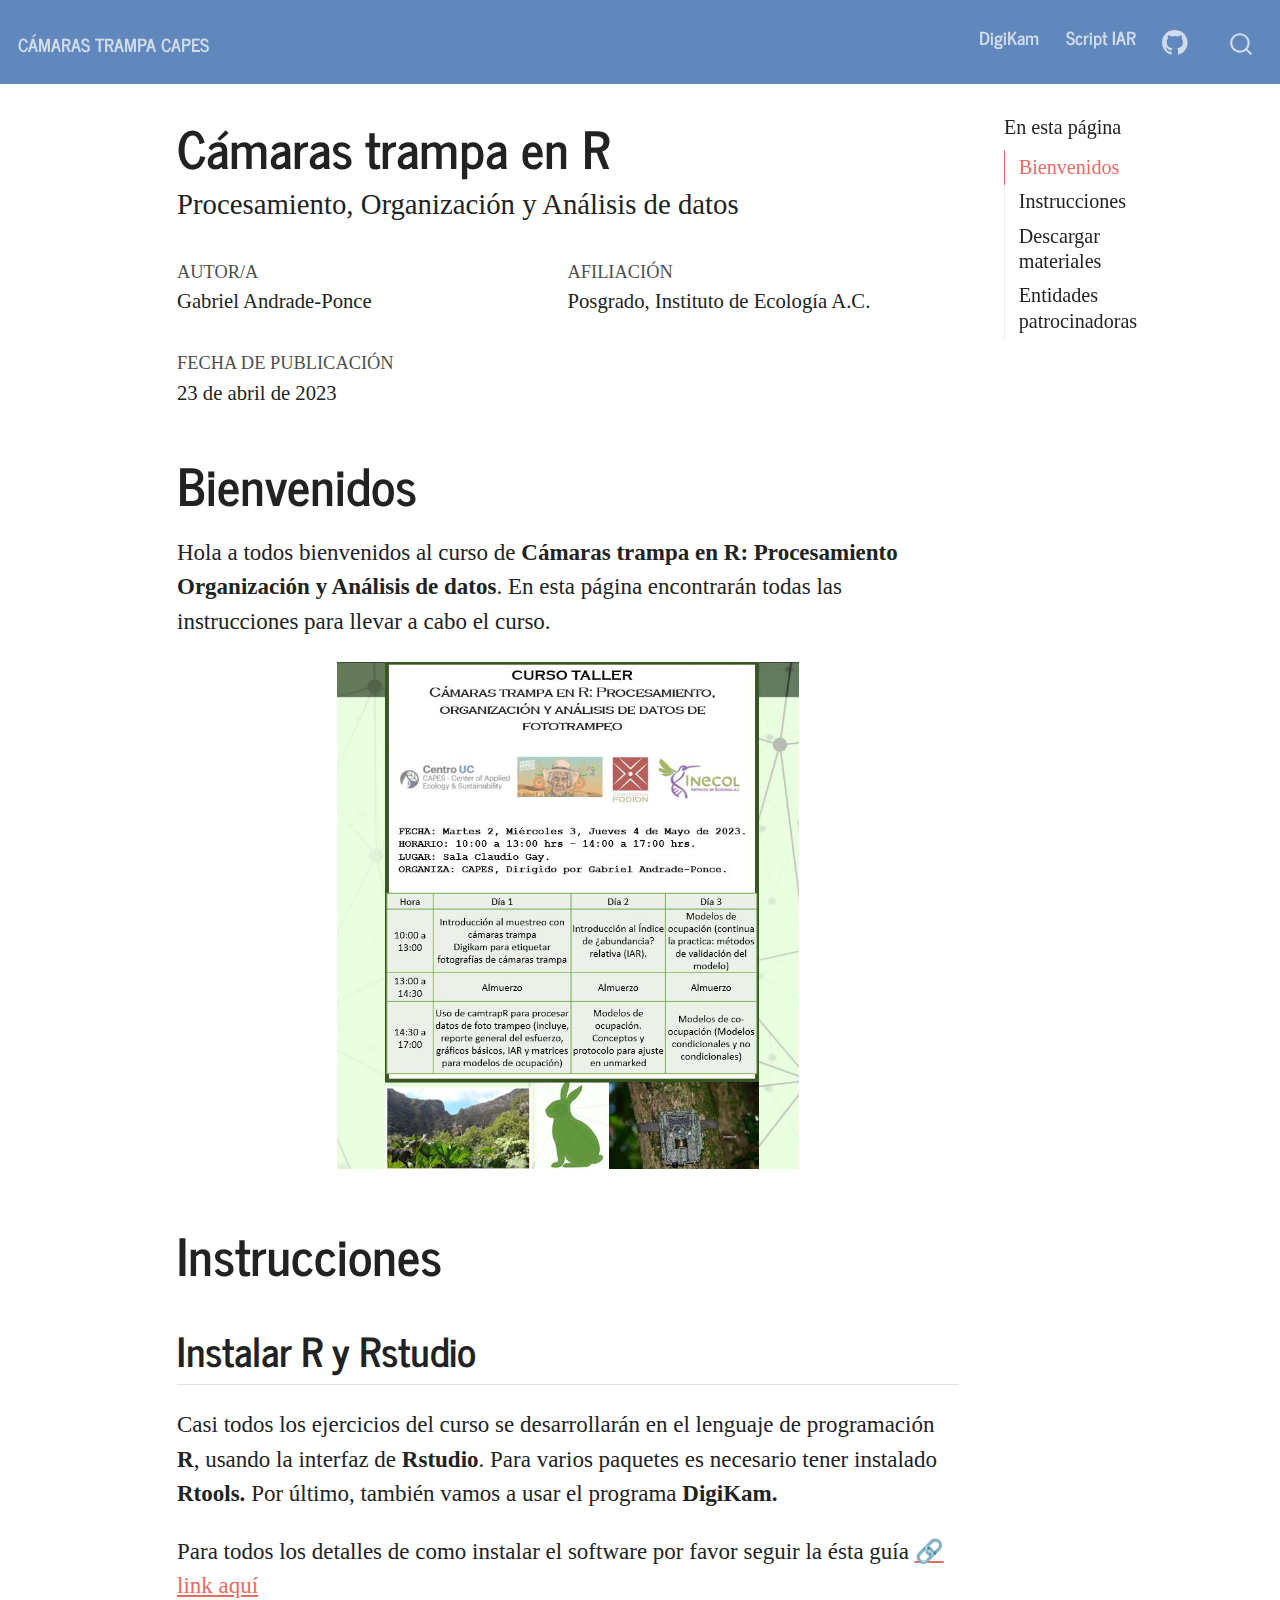
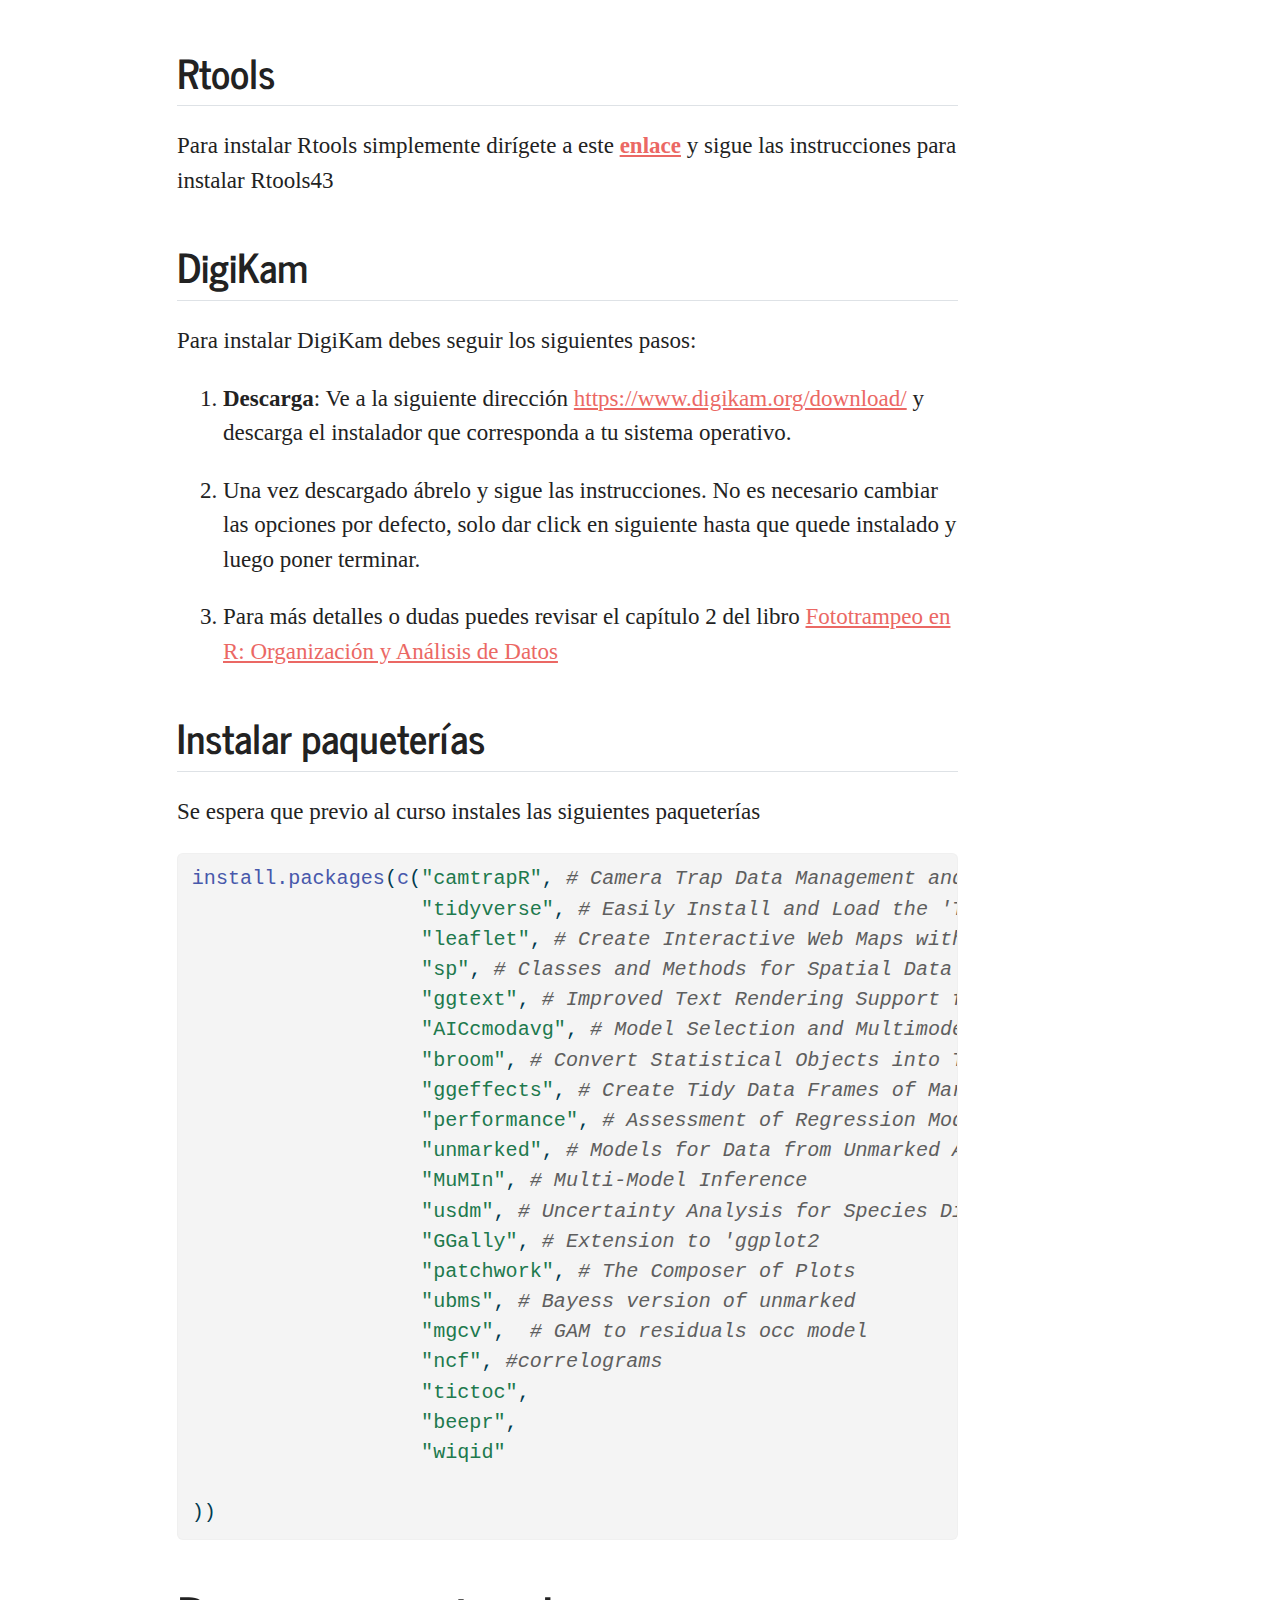
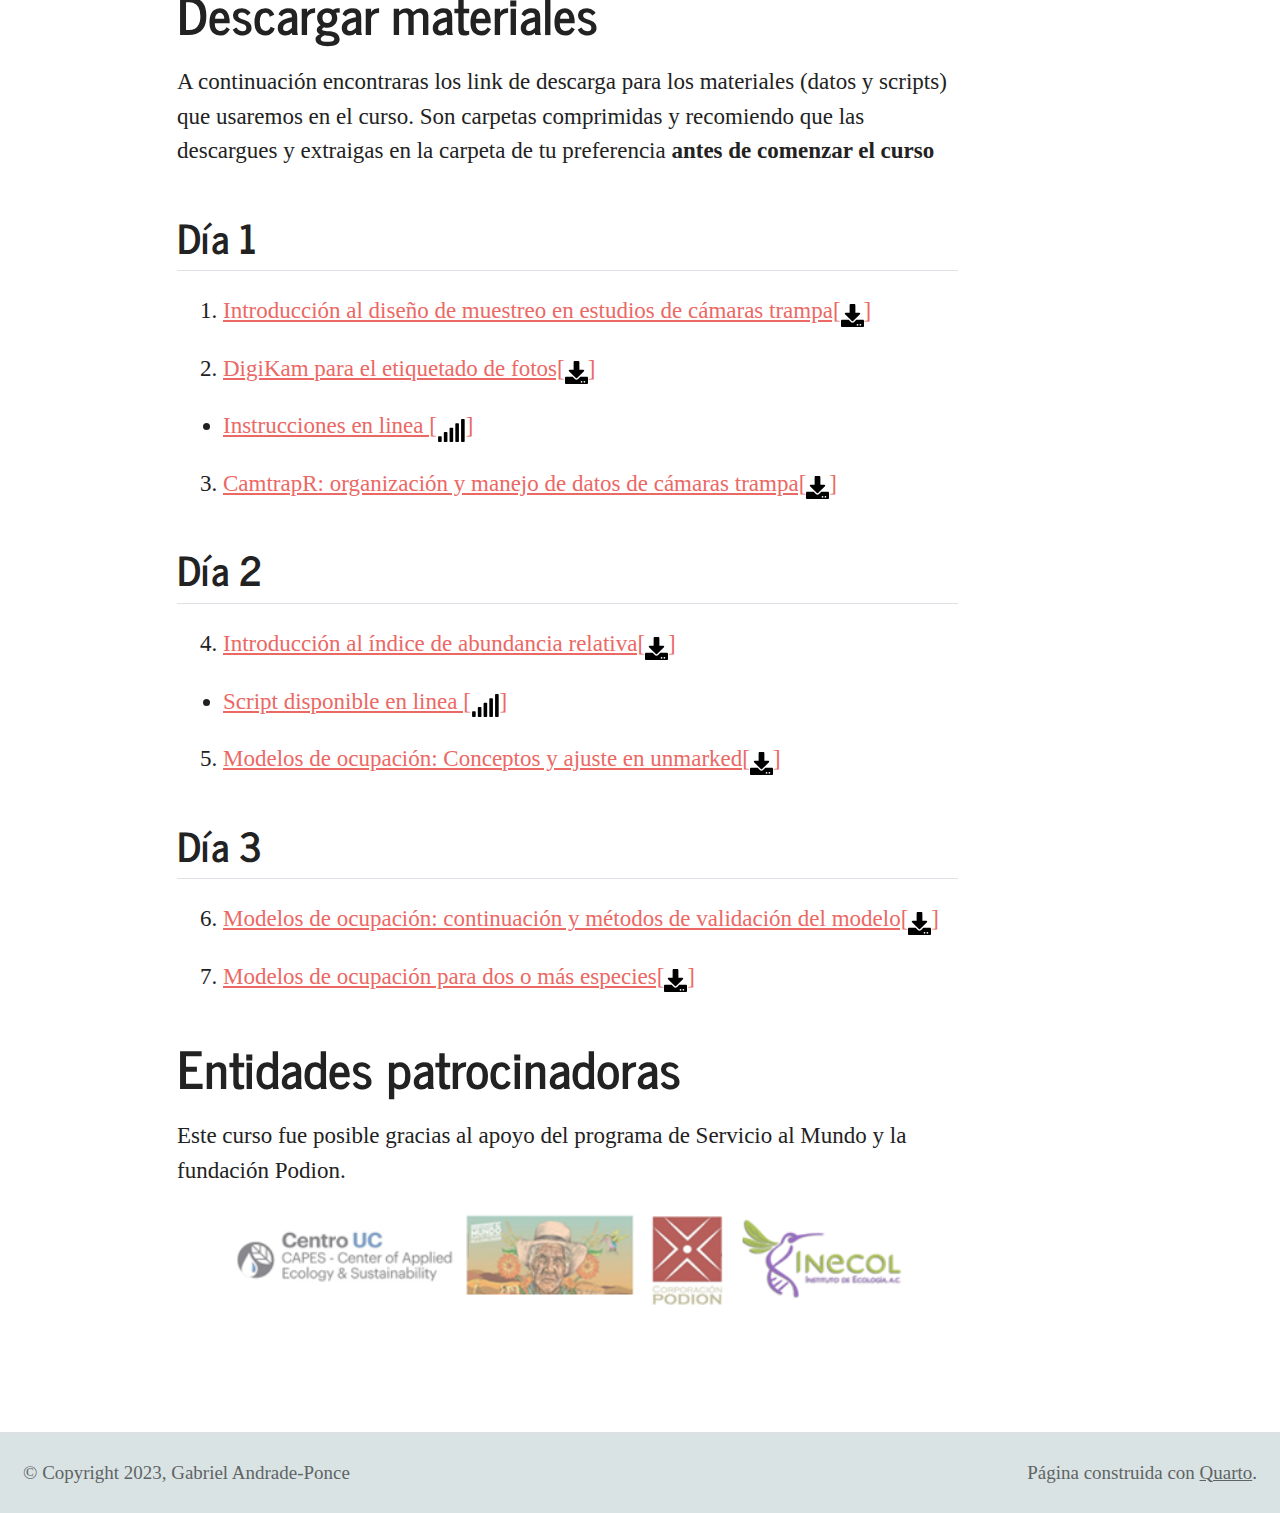
==== docs/index.html @ 4197faae "detalles esteticos" ====
<!DOCTYPE html>
<html xmlns="http://www.w3.org/1999/xhtml" lang="es" xml:lang="es"><head>

<meta charset="utf-8">
<meta name="generator" content="quarto-1.2.269">

<meta name="viewport" content="width=device-width, initial-scale=1.0, user-scalable=yes">

<meta name="author" content="Gabriel Andrade-Ponce">

<title>Cámaras trampa CAPES - Cámaras trampa en R</title>
<style>
code{white-space: pre-wrap;}
span.smallcaps{font-variant: small-caps;}
div.columns{display: flex; gap: min(4vw, 1.5em);}
div.column{flex: auto; overflow-x: auto;}
div.hanging-indent{margin-left: 1.5em; text-indent: -1.5em;}
ul.task-list{list-style: none;}
ul.task-list li input[type="checkbox"] {
  width: 0.8em;
  margin: 0 0.8em 0.2em -1.6em;
  vertical-align: middle;
}
pre > code.sourceCode { white-space: pre; position: relative; }
pre > code.sourceCode > span { display: inline-block; line-height: 1.25; }
pre > code.sourceCode > span:empty { height: 1.2em; }
.sourceCode { overflow: visible; }
code.sourceCode > span { color: inherit; text-decoration: inherit; }
div.sourceCode { margin: 1em 0; }
pre.sourceCode { margin: 0; }
@media screen {
div.sourceCode { overflow: auto; }
}
@media print {
pre > code.sourceCode { white-space: pre-wrap; }
pre > code.sourceCode > span { text-indent: -5em; padding-left: 5em; }
}
pre.numberSource code
  { counter-reset: source-line 0; }
pre.numberSource code > span
  { position: relative; left: -4em; counter-increment: source-line; }
pre.numberSource code > span > a:first-child::before
  { content: counter(source-line);
    position: relative; left: -1em; text-align: right; vertical-align: baseline;
    border: none; display: inline-block;
    -webkit-touch-callout: none; -webkit-user-select: none;
    -khtml-user-select: none; -moz-user-select: none;
    -ms-user-select: none; user-select: none;
    padding: 0 4px; width: 4em;
    color: #aaaaaa;
  }
pre.numberSource { margin-left: 3em; border-left: 1px solid #aaaaaa;  padding-left: 4px; }
div.sourceCode
  {   }
@media screen {
pre > code.sourceCode > span > a:first-child::before { text-decoration: underline; }
}
code span.al { color: #ff0000; font-weight: bold; } /* Alert */
code span.an { color: #60a0b0; font-weight: bold; font-style: italic; } /* Annotation */
code span.at { color: #7d9029; } /* Attribute */
code span.bn { color: #40a070; } /* BaseN */
code span.bu { color: #008000; } /* BuiltIn */
code span.cf { color: #007020; font-weight: bold; } /* ControlFlow */
code span.ch { color: #4070a0; } /* Char */
code span.cn { color: #880000; } /* Constant */
code span.co { color: #60a0b0; font-style: italic; } /* Comment */
code span.cv { color: #60a0b0; font-weight: bold; font-style: italic; } /* CommentVar */
code span.do { color: #ba2121; font-style: italic; } /* Documentation */
code span.dt { color: #902000; } /* DataType */
code span.dv { color: #40a070; } /* DecVal */
code span.er { color: #ff0000; font-weight: bold; } /* Error */
code span.ex { } /* Extension */
code span.fl { color: #40a070; } /* Float */
code span.fu { color: #06287e; } /* Function */
code span.im { color: #008000; font-weight: bold; } /* Import */
code span.in { color: #60a0b0; font-weight: bold; font-style: italic; } /* Information */
code span.kw { color: #007020; font-weight: bold; } /* Keyword */
code span.op { color: #666666; } /* Operator */
code span.ot { color: #007020; } /* Other */
code span.pp { color: #bc7a00; } /* Preprocessor */
code span.sc { color: #4070a0; } /* SpecialChar */
code span.ss { color: #bb6688; } /* SpecialString */
code span.st { color: #4070a0; } /* String */
code span.va { color: #19177c; } /* Variable */
code span.vs { color: #4070a0; } /* VerbatimString */
code span.wa { color: #60a0b0; font-weight: bold; font-style: italic; } /* Warning */
</style>


<script src="site_libs/quarto-nav/quarto-nav.js"></script>
<script src="site_libs/quarto-nav/headroom.min.js"></script>
<script src="site_libs/clipboard/clipboard.min.js"></script>
<script src="site_libs/quarto-search/autocomplete.umd.js"></script>
<script src="site_libs/quarto-search/fuse.min.js"></script>
<script src="site_libs/quarto-search/quarto-search.js"></script>
<meta name="quarto:offset" content="./">
<script src="site_libs/quarto-html/quarto.js"></script>
<script src="site_libs/quarto-html/popper.min.js"></script>
<script src="site_libs/quarto-html/tippy.umd.min.js"></script>
<script src="site_libs/quarto-html/anchor.min.js"></script>
<link href="site_libs/quarto-html/tippy.css" rel="stylesheet">
<link href="site_libs/quarto-html/quarto-syntax-highlighting.css" rel="stylesheet" id="quarto-text-highlighting-styles">
<script src="site_libs/bootstrap/bootstrap.min.js"></script>
<link href="site_libs/bootstrap/bootstrap-icons.css" rel="stylesheet">
<link href="site_libs/bootstrap/bootstrap.min.css" rel="stylesheet" id="quarto-bootstrap" data-mode="light">
<script id="quarto-search-options" type="application/json">{
  "location": "navbar",
  "copy-button": false,
  "collapse-after": 3,
  "panel-placement": "end",
  "type": "overlay",
  "limit": 20,
  "language": {
    "search-no-results-text": "Sin resultados",
    "search-matching-documents-text": "documentos encontrados",
    "search-copy-link-title": "Copiar el enlace en la búsqueda",
    "search-hide-matches-text": "Ocultar resultados adicionales",
    "search-more-match-text": "resultado adicional en este documento",
    "search-more-matches-text": "resultados adicionales en este documento",
    "search-clear-button-title": "Borrar",
    "search-detached-cancel-button-title": "Cancelar",
    "search-submit-button-title": "Enviar"
  }
}</script>


<link rel="stylesheet" href="styles.css">
</head>

<body class="nav-fixed">

<div id="quarto-search-results"></div>
  <header id="quarto-header" class="headroom fixed-top">
    <nav class="navbar navbar-expand-lg navbar-dark ">
      <div class="navbar-container container-fluid">
      <div class="navbar-brand-container">
    <a class="navbar-brand" href="./index.html">
    <span class="navbar-title">Cámaras trampa CAPES</span>
    </a>
  </div>
          <button class="navbar-toggler" type="button" data-bs-toggle="collapse" data-bs-target="#navbarCollapse" aria-controls="navbarCollapse" aria-expanded="false" aria-label="Toggle navigation" onclick="if (window.quartoToggleHeadroom) { window.quartoToggleHeadroom(); }">
  <span class="navbar-toggler-icon"></span>
</button>
          <div class="collapse navbar-collapse" id="navbarCollapse">
            <ul class="navbar-nav navbar-nav-scroll ms-auto">
  <li class="nav-item">
    <a class="nav-link" href="./DigiKam.html">
 <span class="menu-text">DigiKam</span></a>
  </li>  
  <li class="nav-item">
    <a class="nav-link" href="./IAR_doc.html">
 <span class="menu-text">Script IAR</span></a>
  </li>  
  <li class="nav-item compact">
    <a class="nav-link" href="https://github.com/gpandradep/Curso-Congreso-Chihuahhua"><i class="bi bi-github" role="img">
</i> 
 <span class="menu-text"></span></a>
  </li>  
</ul>
              <div id="quarto-search" class="" title="Search"></div>
          </div> <!-- /navcollapse -->
      </div> <!-- /container-fluid -->
    </nav>
</header>
<!-- content -->
<div id="quarto-content" class="quarto-container page-columns page-rows-contents page-layout-article page-navbar">
<!-- sidebar -->
<!-- margin-sidebar -->
    <div id="quarto-margin-sidebar" class="sidebar margin-sidebar">
        <nav id="TOC" role="doc-toc" class="toc-active">
    <h2 id="toc-title">En esta página</h2>
   
  <ul>
  <li><a href="#bienvenidos" id="toc-bienvenidos" class="nav-link active" data-scroll-target="#bienvenidos">Bienvenidos</a></li>
  <li><a href="#instrucciones" id="toc-instrucciones" class="nav-link" data-scroll-target="#instrucciones">Instrucciones</a>
  <ul class="collapse">
  <li><a href="#instalar-r-y-rstudio" id="toc-instalar-r-y-rstudio" class="nav-link" data-scroll-target="#instalar-r-y-rstudio">Instalar R y Rstudio</a></li>
  <li><a href="#rtools" id="toc-rtools" class="nav-link" data-scroll-target="#rtools">Rtools</a></li>
  <li><a href="#digikam" id="toc-digikam" class="nav-link" data-scroll-target="#digikam">DigiKam</a></li>
  <li><a href="#instalar-paqueterías" id="toc-instalar-paqueterías" class="nav-link" data-scroll-target="#instalar-paqueterías">Instalar paqueterías</a></li>
  </ul></li>
  <li><a href="#descargar-materiales" id="toc-descargar-materiales" class="nav-link" data-scroll-target="#descargar-materiales">Descargar materiales</a>
  <ul class="collapse">
  <li><a href="#día-1" id="toc-día-1" class="nav-link" data-scroll-target="#día-1">Día 1</a></li>
  <li><a href="#día-2" id="toc-día-2" class="nav-link" data-scroll-target="#día-2">Día 2</a></li>
  <li><a href="#día-3" id="toc-día-3" class="nav-link" data-scroll-target="#día-3">Día 3</a></li>
  </ul></li>
  <li><a href="#entidades-patrocinadoras" id="toc-entidades-patrocinadoras" class="nav-link" data-scroll-target="#entidades-patrocinadoras">Entidades patrocinadoras</a></li>
  </ul>
</nav>
    </div>
<!-- main -->
<main class="content" id="quarto-document-content">

<header id="title-block-header" class="quarto-title-block default">
<div class="quarto-title">
<h1 class="title">Cámaras trampa en R</h1>
<p class="subtitle lead">Procesamiento, Organización y Análisis de datos</p>
</div>


<div class="quarto-title-meta-author">
  <div class="quarto-title-meta-heading">Autor/a</div>
  <div class="quarto-title-meta-heading">Afiliación</div>
  
    <div class="quarto-title-meta-contents">
    <a href="https://gpandradep.github.io/gpandradep/">Gabriel Andrade-Ponce</a> 
  </div>
    <div class="quarto-title-meta-contents">
        <p class="affiliation">
            Posgrado, Instituto de Ecología A.C.
          </p>
      </div>
    </div>

<div class="quarto-title-meta">

      
    <div>
    <div class="quarto-title-meta-heading">Fecha de publicación</div>
    <div class="quarto-title-meta-contents">
      <p class="date">23 de abril de 2023</p>
    </div>
  </div>
  
    
  </div>
  

</header>

<section id="bienvenidos" class="level1">
<h1>Bienvenidos</h1>
<p>Hola a todos bienvenidos al curso de <strong>Cámaras trampa en R: Procesamiento Organización y Análisis de datos</strong>. En esta página encontrarán todas las instrucciones para llevar a cabo el curso.</p>
<div class="quarto-figure quarto-figure-center">
<figure class="figure">
<p><img src="img/flayer.jpg" class="img-fluid figure-img" width="462"></p>
</figure>
</div>
</section>
<section id="instrucciones" class="level1">
<h1>Instrucciones</h1>
<section id="instalar-r-y-rstudio" class="level2">
<h2 class="anchored" data-anchor-id="instalar-r-y-rstudio">Instalar R y Rstudio</h2>
<p>Casi todos los ejercicios del curso se desarrollarán en el lenguaje de programación <strong>R</strong>, usando la interfaz de <strong>Rstudio</strong>. Para varios paquetes es necesario tener instalado <strong>Rtools.</strong> Por último, también vamos a usar el programa <strong>DigiKam.</strong></p>
<p>Para todos los detalles de como instalar el software por favor seguir la ésta guía <a href="https://gpandradep.github.io/Intro-a-R/posts/Instalar%20R%20y%20Rstudio/">🔗 link aquí</a></p>
</section>
<section id="rtools" class="level2">
<h2 class="anchored" data-anchor-id="rtools">Rtools</h2>
<p>Para instalar Rtools simplemente dirígete a este <a href="https://cran.r-project.org/bin/windows/Rtools/rtools43/rtools.html"><strong>enlace</strong></a> y sigue las instrucciones para instalar Rtools43</p>
</section>
<section id="digikam" class="level2">
<h2 class="anchored" data-anchor-id="digikam">DigiKam</h2>
<p>Para instalar DigiKam debes seguir los siguientes pasos:</p>
<ol type="1">
<li><p><strong>Descarga</strong>: Ve a la siguiente dirección <a href="https://www.digikam.org/download/" class="uri">https://www.digikam.org/download/</a> y descarga el instalador que corresponda a tu sistema operativo.</p></li>
<li><p>Una vez descargado ábrelo y sigue las instrucciones. No es necesario cambiar las opciones por defecto, solo dar click en siguiente hasta que quede instalado y luego poner terminar.</p></li>
<li><p>Para más detalles o dudas puedes revisar el capítulo 2 del libro <a href="https://www.researchgate.net/publication/348922971_Fototrampeo_en_R_Organizacion_y_Analisis_de_Datos_Volumen_I">Fototrampeo en R: Organización y Análisis de Datos</a></p></li>
</ol>
</section>
<section id="instalar-paqueterías" class="level2">
<h2 class="anchored" data-anchor-id="instalar-paqueterías">Instalar paqueterías</h2>
<p>Se espera que previo al curso instales las siguientes paqueterías</p>
<div class="cell">
<div class="sourceCode cell-code" id="cb1"><pre class="sourceCode r code-with-copy"><code class="sourceCode r"><span id="cb1-1"><a href="#cb1-1" aria-hidden="true" tabindex="-1"></a><span class="fu">install.packages</span>(<span class="fu">c</span>(<span class="st">"camtrapR"</span>, <span class="co"># Camera Trap Data Management and Preparation of Occupancy and Spatial Capture-Recapture Analyses</span></span>
<span id="cb1-2"><a href="#cb1-2" aria-hidden="true" tabindex="-1"></a>                   <span class="st">"tidyverse"</span>, <span class="co"># Easily Install and Load the 'Tidyverse'</span></span>
<span id="cb1-3"><a href="#cb1-3" aria-hidden="true" tabindex="-1"></a>                   <span class="st">"leaflet"</span>, <span class="co"># Create Interactive Web Maps with the JavaScript ' Library</span></span>
<span id="cb1-4"><a href="#cb1-4" aria-hidden="true" tabindex="-1"></a>                   <span class="st">"sp"</span>, <span class="co"># Classes and Methods for Spatial Data</span></span>
<span id="cb1-5"><a href="#cb1-5" aria-hidden="true" tabindex="-1"></a>                   <span class="st">"ggtext"</span>, <span class="co"># Improved Text Rendering Support for 'ggplot2'</span></span>
<span id="cb1-6"><a href="#cb1-6" aria-hidden="true" tabindex="-1"></a>                   <span class="st">"AICcmodavg"</span>, <span class="co"># Model Selection and Multimodel Inference Based C(c)</span></span>
<span id="cb1-7"><a href="#cb1-7" aria-hidden="true" tabindex="-1"></a>                   <span class="st">"broom"</span>, <span class="co"># Convert Statistical Objects into Tidy Tibbles</span></span>
<span id="cb1-8"><a href="#cb1-8" aria-hidden="true" tabindex="-1"></a>                   <span class="st">"ggeffects"</span>, <span class="co"># Create Tidy Data Frames of Marginal Effects for  from Model Outputs</span></span>
<span id="cb1-9"><a href="#cb1-9" aria-hidden="true" tabindex="-1"></a>                   <span class="st">"performance"</span>, <span class="co"># Assessment of Regression Models Performance</span></span>
<span id="cb1-10"><a href="#cb1-10" aria-hidden="true" tabindex="-1"></a>                   <span class="st">"unmarked"</span>, <span class="co"># Models for Data from Unmarked Animals</span></span>
<span id="cb1-11"><a href="#cb1-11" aria-hidden="true" tabindex="-1"></a>                   <span class="st">"MuMIn"</span>, <span class="co"># Multi-Model Inference</span></span>
<span id="cb1-12"><a href="#cb1-12" aria-hidden="true" tabindex="-1"></a>                   <span class="st">"usdm"</span>, <span class="co"># Uncertainty Analysis for Species Distribution Models</span></span>
<span id="cb1-13"><a href="#cb1-13" aria-hidden="true" tabindex="-1"></a>                   <span class="st">"GGally"</span>, <span class="co"># Extension to 'ggplot2</span></span>
<span id="cb1-14"><a href="#cb1-14" aria-hidden="true" tabindex="-1"></a>                   <span class="st">"patchwork"</span>, <span class="co"># The Composer of Plots</span></span>
<span id="cb1-15"><a href="#cb1-15" aria-hidden="true" tabindex="-1"></a>                   <span class="st">"ubms"</span>, <span class="co"># Bayess version of unmarked</span></span>
<span id="cb1-16"><a href="#cb1-16" aria-hidden="true" tabindex="-1"></a>                   <span class="st">"mgcv"</span>,  <span class="co"># GAM to residuals occ model</span></span>
<span id="cb1-17"><a href="#cb1-17" aria-hidden="true" tabindex="-1"></a>                   <span class="st">"ncf"</span>, <span class="co">#correlograms</span></span>
<span id="cb1-18"><a href="#cb1-18" aria-hidden="true" tabindex="-1"></a>                   <span class="st">"tictoc"</span>,</span>
<span id="cb1-19"><a href="#cb1-19" aria-hidden="true" tabindex="-1"></a>                   <span class="st">"beepr"</span>,</span>
<span id="cb1-20"><a href="#cb1-20" aria-hidden="true" tabindex="-1"></a>                   <span class="st">"wiqid"</span></span>
<span id="cb1-21"><a href="#cb1-21" aria-hidden="true" tabindex="-1"></a>                   </span>
<span id="cb1-22"><a href="#cb1-22" aria-hidden="true" tabindex="-1"></a>))</span></code><button title="Copiar al portapapeles" class="code-copy-button"><i class="bi"></i></button></pre></div>
</div>
</section>
</section>
<section id="descargar-materiales" class="level1">
<h1>Descargar materiales</h1>
<p>A continuación encontraras los link de descarga para los materiales (datos y scripts) que usaremos en el curso. Son carpetas comprimidas y recomiendo que las descargues y extraigas en la carpeta de tu preferencia <strong>antes de comenzar el curso</strong></p>
<section id="día-1" class="level2">
<h2 class="anchored" data-anchor-id="día-1">Día 1</h2>
<ol type="1">
<li><p><a href="https://drive.google.com/file/d/1-LRoK6Rb615uca15uoZAEBZATiHc4IUF/view?usp=share_link">Introducción al diseño de muestreo en estudios de cámaras trampa[<svg viewbox="0 0 512 512" style="height:1em;position:relative;display:inline-block;top:.1em;" xmlns="http://www.w3.org/2000/svg"> <path d="M216 0h80c13.3 0 24 10.7 24 24v168h87.7c17.8 0 26.7 21.5 14.1 34.1L269.7 378.3c-7.5 7.5-19.8 7.5-27.3 0L90.1 226.1c-12.6-12.6-3.7-34.1 14.1-34.1H192V24c0-13.3 10.7-24 24-24zm296 376v112c0 13.3-10.7 24-24 24H24c-13.3 0-24-10.7-24-24V376c0-13.3 10.7-24 24-24h146.7l49 49c20.1 20.1 52.5 20.1 72.6 0l49-49H488c13.3 0 24 10.7 24 24zm-124 88c0-11-9-20-20-20s-20 9-20 20 9 20 20 20 20-9 20-20zm64 0c0-11-9-20-20-20s-20 9-20 20 9 20 20 20 20-9 20-20z"></path></svg>]</a></p></li>
<li><p><a href="https://drive.google.com/file/d/1eB7XwB40xLXlpQTMoADTyE0fvKhgXdG6/view?usp=share_link">DigiKam para el etiquetado de fotos[<svg viewbox="0 0 512 512" style="height:1em;position:relative;display:inline-block;top:.1em;" xmlns="http://www.w3.org/2000/svg"> <path d="M216 0h80c13.3 0 24 10.7 24 24v168h87.7c17.8 0 26.7 21.5 14.1 34.1L269.7 378.3c-7.5 7.5-19.8 7.5-27.3 0L90.1 226.1c-12.6-12.6-3.7-34.1 14.1-34.1H192V24c0-13.3 10.7-24 24-24zm296 376v112c0 13.3-10.7 24-24 24H24c-13.3 0-24-10.7-24-24V376c0-13.3 10.7-24 24-24h146.7l49 49c20.1 20.1 52.5 20.1 72.6 0l49-49H488c13.3 0 24 10.7 24 24zm-124 88c0-11-9-20-20-20s-20 9-20 20 9 20 20 20 20-9 20-20zm64 0c0-11-9-20-20-20s-20 9-20 20 9 20 20 20 20-9 20-20z"></path></svg>]</a></p></li>
</ol>
<ul>
<li><a href="https://gpandradep.github.io/Curso/DigiKam.html">Instrucciones en linea [<svg viewbox="0 0 640 512" style="height:1em;position:relative;display:inline-block;top:.1em;" xmlns="http://www.w3.org/2000/svg"> <path d="M216 288h-48c-8.84 0-16 7.16-16 16v192c0 8.84 7.16 16 16 16h48c8.84 0 16-7.16 16-16V304c0-8.84-7.16-16-16-16zM88 384H40c-8.84 0-16 7.16-16 16v96c0 8.84 7.16 16 16 16h48c8.84 0 16-7.16 16-16v-96c0-8.84-7.16-16-16-16zm256-192h-48c-8.84 0-16 7.16-16 16v288c0 8.84 7.16 16 16 16h48c8.84 0 16-7.16 16-16V208c0-8.84-7.16-16-16-16zm128-96h-48c-8.84 0-16 7.16-16 16v384c0 8.84 7.16 16 16 16h48c8.84 0 16-7.16 16-16V112c0-8.84-7.16-16-16-16zM600 0h-48c-8.84 0-16 7.16-16 16v480c0 8.84 7.16 16 16 16h48c8.84 0 16-7.16 16-16V16c0-8.84-7.16-16-16-16z"></path></svg>]</a></li>
</ul>
<ol start="3" type="1">
<li><a href="https://drive.google.com/file/d/1tMEDoTRcKAOoNm1bmNJcylA0CqaL3KkH/view?usp=share_link">CamtrapR: organización y manejo de datos de cámaras trampa[<svg viewbox="0 0 512 512" style="height:1em;position:relative;display:inline-block;top:.1em;" xmlns="http://www.w3.org/2000/svg"> <path d="M216 0h80c13.3 0 24 10.7 24 24v168h87.7c17.8 0 26.7 21.5 14.1 34.1L269.7 378.3c-7.5 7.5-19.8 7.5-27.3 0L90.1 226.1c-12.6-12.6-3.7-34.1 14.1-34.1H192V24c0-13.3 10.7-24 24-24zm296 376v112c0 13.3-10.7 24-24 24H24c-13.3 0-24-10.7-24-24V376c0-13.3 10.7-24 24-24h146.7l49 49c20.1 20.1 52.5 20.1 72.6 0l49-49H488c13.3 0 24 10.7 24 24zm-124 88c0-11-9-20-20-20s-20 9-20 20 9 20 20 20 20-9 20-20zm64 0c0-11-9-20-20-20s-20 9-20 20 9 20 20 20 20-9 20-20z"></path></svg>]</a></li>
</ol>
</section>
<section id="día-2" class="level2">
<h2 class="anchored" data-anchor-id="día-2">Día 2</h2>
<ol start="4" type="1">
<li><a href="https://drive.google.com/file/d/1nFaN7RcElg3G33FphmXX9jXr3MrOdbUV/view?usp=share_link">Introducción al índice de abundancia relativa[<svg viewbox="0 0 512 512" style="height:1em;position:relative;display:inline-block;top:.1em;" xmlns="http://www.w3.org/2000/svg"> <path d="M216 0h80c13.3 0 24 10.7 24 24v168h87.7c17.8 0 26.7 21.5 14.1 34.1L269.7 378.3c-7.5 7.5-19.8 7.5-27.3 0L90.1 226.1c-12.6-12.6-3.7-34.1 14.1-34.1H192V24c0-13.3 10.7-24 24-24zm296 376v112c0 13.3-10.7 24-24 24H24c-13.3 0-24-10.7-24-24V376c0-13.3 10.7-24 24-24h146.7l49 49c20.1 20.1 52.5 20.1 72.6 0l49-49H488c13.3 0 24 10.7 24 24zm-124 88c0-11-9-20-20-20s-20 9-20 20 9 20 20 20 20-9 20-20zm64 0c0-11-9-20-20-20s-20 9-20 20 9 20 20 20 20-9 20-20z"></path></svg>]</a></li>
</ol>
<ul>
<li><a href="https://gpandradep.github.io/Curso/IAR_doc.html">Script disponible en linea [<svg viewbox="0 0 640 512" style="height:1em;position:relative;display:inline-block;top:.1em;" xmlns="http://www.w3.org/2000/svg"> <path d="M216 288h-48c-8.84 0-16 7.16-16 16v192c0 8.84 7.16 16 16 16h48c8.84 0 16-7.16 16-16V304c0-8.84-7.16-16-16-16zM88 384H40c-8.84 0-16 7.16-16 16v96c0 8.84 7.16 16 16 16h48c8.84 0 16-7.16 16-16v-96c0-8.84-7.16-16-16-16zm256-192h-48c-8.84 0-16 7.16-16 16v288c0 8.84 7.16 16 16 16h48c8.84 0 16-7.16 16-16V208c0-8.84-7.16-16-16-16zm128-96h-48c-8.84 0-16 7.16-16 16v384c0 8.84 7.16 16 16 16h48c8.84 0 16-7.16 16-16V112c0-8.84-7.16-16-16-16zM600 0h-48c-8.84 0-16 7.16-16 16v480c0 8.84 7.16 16 16 16h48c8.84 0 16-7.16 16-16V16c0-8.84-7.16-16-16-16z"></path></svg>]</a></li>
</ul>
<ol start="5" type="1">
<li><a href="https://drive.google.com/file/d/1vp4-GUmeOJnx6uRRCh1JbsUTdFbamLjK/view?usp=share_link">Modelos de ocupación: Conceptos y ajuste en unmarked[<svg viewbox="0 0 512 512" style="height:1em;position:relative;display:inline-block;top:.1em;" xmlns="http://www.w3.org/2000/svg"> <path d="M216 0h80c13.3 0 24 10.7 24 24v168h87.7c17.8 0 26.7 21.5 14.1 34.1L269.7 378.3c-7.5 7.5-19.8 7.5-27.3 0L90.1 226.1c-12.6-12.6-3.7-34.1 14.1-34.1H192V24c0-13.3 10.7-24 24-24zm296 376v112c0 13.3-10.7 24-24 24H24c-13.3 0-24-10.7-24-24V376c0-13.3 10.7-24 24-24h146.7l49 49c20.1 20.1 52.5 20.1 72.6 0l49-49H488c13.3 0 24 10.7 24 24zm-124 88c0-11-9-20-20-20s-20 9-20 20 9 20 20 20 20-9 20-20zm64 0c0-11-9-20-20-20s-20 9-20 20 9 20 20 20 20-9 20-20z"></path></svg>]</a></li>
</ol>
</section>
<section id="día-3" class="level2">
<h2 class="anchored" data-anchor-id="día-3">Día 3</h2>
<ol start="6" type="1">
<li><p><a href="https://drive.google.com/file/d/1vp4-GUmeOJnx6uRRCh1JbsUTdFbamLjK/view?usp=share_link">Modelos de ocupación: continuación y métodos de validación del modelo[<svg viewbox="0 0 512 512" style="height:1em;position:relative;display:inline-block;top:.1em;" xmlns="http://www.w3.org/2000/svg"> <path d="M216 0h80c13.3 0 24 10.7 24 24v168h87.7c17.8 0 26.7 21.5 14.1 34.1L269.7 378.3c-7.5 7.5-19.8 7.5-27.3 0L90.1 226.1c-12.6-12.6-3.7-34.1 14.1-34.1H192V24c0-13.3 10.7-24 24-24zm296 376v112c0 13.3-10.7 24-24 24H24c-13.3 0-24-10.7-24-24V376c0-13.3 10.7-24 24-24h146.7l49 49c20.1 20.1 52.5 20.1 72.6 0l49-49H488c13.3 0 24 10.7 24 24zm-124 88c0-11-9-20-20-20s-20 9-20 20 9 20 20 20 20-9 20-20zm64 0c0-11-9-20-20-20s-20 9-20 20 9 20 20 20 20-9 20-20z"></path></svg>]</a></p></li>
<li><p><a href="https://drive.google.com/file/d/1BJ2yq_35au5TryVyB6EZ1j4aS_XB9xAl/view?usp=share_link">Modelos de ocupación para dos o más especies[<svg viewbox="0 0 512 512" style="height:1em;position:relative;display:inline-block;top:.1em;" xmlns="http://www.w3.org/2000/svg"> <path d="M216 0h80c13.3 0 24 10.7 24 24v168h87.7c17.8 0 26.7 21.5 14.1 34.1L269.7 378.3c-7.5 7.5-19.8 7.5-27.3 0L90.1 226.1c-12.6-12.6-3.7-34.1 14.1-34.1H192V24c0-13.3 10.7-24 24-24zm296 376v112c0 13.3-10.7 24-24 24H24c-13.3 0-24-10.7-24-24V376c0-13.3 10.7-24 24-24h146.7l49 49c20.1 20.1 52.5 20.1 72.6 0l49-49H488c13.3 0 24 10.7 24 24zm-124 88c0-11-9-20-20-20s-20 9-20 20 9 20 20 20 20-9 20-20zm64 0c0-11-9-20-20-20s-20 9-20 20 9 20 20 20 20-9 20-20z"></path></svg>]</a></p></li>
</ol>
</section>
</section>
<section id="entidades-patrocinadoras" class="level1">
<h1>Entidades patrocinadoras</h1>
<p>Este curso fue posible gracias al apoyo del programa de Servicio al Mundo y la fundación Podion.</p>
<div class="quarto-figure quarto-figure-center">
<figure class="figure">
<p><img src="img/institutions.png" class="img-fluid figure-img" width="702"></p>
</figure>
</div>


</section>

</main> <!-- /main -->
<script id="quarto-html-after-body" type="application/javascript">
window.document.addEventListener("DOMContentLoaded", function (event) {
  const toggleBodyColorMode = (bsSheetEl) => {
    const mode = bsSheetEl.getAttribute("data-mode");
    const bodyEl = window.document.querySelector("body");
    if (mode === "dark") {
      bodyEl.classList.add("quarto-dark");
      bodyEl.classList.remove("quarto-light");
    } else {
      bodyEl.classList.add("quarto-light");
      bodyEl.classList.remove("quarto-dark");
    }
  }
  const toggleBodyColorPrimary = () => {
    const bsSheetEl = window.document.querySelector("link#quarto-bootstrap");
    if (bsSheetEl) {
      toggleBodyColorMode(bsSheetEl);
    }
  }
  toggleBodyColorPrimary();  
  const icon = "";
  const anchorJS = new window.AnchorJS();
  anchorJS.options = {
    placement: 'right',
    icon: icon
  };
  anchorJS.add('.anchored');
  const clipboard = new window.ClipboardJS('.code-copy-button', {
    target: function(trigger) {
      return trigger.previousElementSibling;
    }
  });
  clipboard.on('success', function(e) {
    // button target
    const button = e.trigger;
    // don't keep focus
    button.blur();
    // flash "checked"
    button.classList.add('code-copy-button-checked');
    var currentTitle = button.getAttribute("title");
    button.setAttribute("title", "Copiado");
    let tooltip;
    if (window.bootstrap) {
      button.setAttribute("data-bs-toggle", "tooltip");
      button.setAttribute("data-bs-placement", "left");
      button.setAttribute("data-bs-title", "Copiado");
      tooltip = new bootstrap.Tooltip(button, 
        { trigger: "manual", 
          customClass: "code-copy-button-tooltip",
          offset: [0, -8]});
      tooltip.show();    
    }
    setTimeout(function() {
      if (tooltip) {
        tooltip.hide();
        button.removeAttribute("data-bs-title");
        button.removeAttribute("data-bs-toggle");
        button.removeAttribute("data-bs-placement");
      }
      button.setAttribute("title", currentTitle);
      button.classList.remove('code-copy-button-checked');
    }, 1000);
    // clear code selection
    e.clearSelection();
  });
  function tippyHover(el, contentFn) {
    const config = {
      allowHTML: true,
      content: contentFn,
      maxWidth: 500,
      delay: 100,
      arrow: false,
      appendTo: function(el) {
          return el.parentElement;
      },
      interactive: true,
      interactiveBorder: 10,
      theme: 'quarto',
      placement: 'bottom-start'
    };
    window.tippy(el, config); 
  }
  const noterefs = window.document.querySelectorAll('a[role="doc-noteref"]');
  for (var i=0; i<noterefs.length; i++) {
    const ref = noterefs[i];
    tippyHover(ref, function() {
      // use id or data attribute instead here
      let href = ref.getAttribute('data-footnote-href') || ref.getAttribute('href');
      try { href = new URL(href).hash; } catch {}
      const id = href.replace(/^#\/?/, "");
      const note = window.document.getElementById(id);
      return note.innerHTML;
    });
  }
  const findCites = (el) => {
    const parentEl = el.parentElement;
    if (parentEl) {
      const cites = parentEl.dataset.cites;
      if (cites) {
        return {
          el,
          cites: cites.split(' ')
        };
      } else {
        return findCites(el.parentElement)
      }
    } else {
      return undefined;
    }
  };
  var bibliorefs = window.document.querySelectorAll('a[role="doc-biblioref"]');
  for (var i=0; i<bibliorefs.length; i++) {
    const ref = bibliorefs[i];
    const citeInfo = findCites(ref);
    if (citeInfo) {
      tippyHover(citeInfo.el, function() {
        var popup = window.document.createElement('div');
        citeInfo.cites.forEach(function(cite) {
          var citeDiv = window.document.createElement('div');
          citeDiv.classList.add('hanging-indent');
          citeDiv.classList.add('csl-entry');
          var biblioDiv = window.document.getElementById('ref-' + cite);
          if (biblioDiv) {
            citeDiv.innerHTML = biblioDiv.innerHTML;
          }
          popup.appendChild(citeDiv);
        });
        return popup.innerHTML;
      });
    }
  }
});
</script>
</div> <!-- /content -->
<footer class="footer">
  <div class="nav-footer">
    <div class="nav-footer-left">© Copyright 2023, Gabriel Andrade-Ponce</div>   
    <div class="nav-footer-right">Página construida con <a href="https://quarto.org/">Quarto</a>.</div>
  </div>
</footer>



</body></html>
---- docs/site_libs/quarto-html/tippy.css ----
.tippy-box[data-animation=fade][data-state=hidden]{opacity:0}[data-tippy-root]{max-width:calc(100vw - 10px)}.tippy-box{position:relative;background-color:#333;color:#fff;border-radius:4px;font-size:14px;line-height:1.4;white-space:normal;outline:0;transition-property:transform,visibility,opacity}.tippy-box[data-placement^=top]>.tippy-arrow{bottom:0}.tippy-box[data-placement^=top]>.tippy-arrow:before{bottom:-7px;left:0;border-width:8px 8px 0;border-top-color:initial;transform-origin:center top}.tippy-box[data-placement^=bottom]>.tippy-arrow{top:0}.tippy-box[data-placement^=bottom]>.tippy-arrow:before{top:-7px;left:0;border-width:0 8px 8px;border-bottom-color:initial;transform-origin:center bottom}.tippy-box[data-placement^=left]>.tippy-arrow{right:0}.tippy-box[data-placement^=left]>.tippy-arrow:before{border-width:8px 0 8px 8px;border-left-color:initial;right:-7px;transform-origin:center left}.tippy-box[data-placement^=right]>.tippy-arrow{left:0}.tippy-box[data-placement^=right]>.tippy-arrow:before{left:-7px;border-width:8px 8px 8px 0;border-right-color:initial;transform-origin:center right}.tippy-box[data-inertia][data-state=visible]{transition-timing-function:cubic-bezier(.54,1.5,.38,1.11)}.tippy-arrow{width:16px;height:16px;color:#333}.tippy-arrow:before{content:"";position:absolute;border-color:transparent;border-style:solid}.tippy-content{position:relative;padding:5px 9px;z-index:1}
---- docs/site_libs/quarto-html/quarto-syntax-highlighting.css ----
/* quarto syntax highlight colors */
:root {
  --quarto-hl-ot-color: #003B4F;
  --quarto-hl-at-color: #657422;
  --quarto-hl-ss-color: #20794D;
  --quarto-hl-an-color: #5E5E5E;
  --quarto-hl-fu-color: #4758AB;
  --quarto-hl-st-color: #20794D;
  --quarto-hl-cf-color: #003B4F;
  --quarto-hl-op-color: #5E5E5E;
  --quarto-hl-er-color: #AD0000;
  --quarto-hl-bn-color: #AD0000;
  --quarto-hl-al-color: #AD0000;
  --quarto-hl-va-color: #111111;
  --quarto-hl-bu-color: inherit;
  --quarto-hl-ex-color: inherit;
  --quarto-hl-pp-color: #AD0000;
  --quarto-hl-in-color: #5E5E5E;
  --quarto-hl-vs-color: #20794D;
  --quarto-hl-wa-color: #5E5E5E;
  --quarto-hl-do-color: #5E5E5E;
  --quarto-hl-im-color: #00769E;
  --quarto-hl-ch-color: #20794D;
  --quarto-hl-dt-color: #AD0000;
  --quarto-hl-fl-color: #AD0000;
  --quarto-hl-co-color: #5E5E5E;
  --quarto-hl-cv-color: #5E5E5E;
  --quarto-hl-cn-color: #8f5902;
  --quarto-hl-sc-color: #5E5E5E;
  --quarto-hl-dv-color: #AD0000;
  --quarto-hl-kw-color: #003B4F;
}

/* other quarto variables */
:root {
  --quarto-font-monospace: SFMono-Regular, Menlo, Monaco, Consolas, "Liberation Mono", "Courier New", monospace;
}

pre > code.sourceCode > span {
  color: #003B4F;
}

code span {
  color: #003B4F;
}

code.sourceCode > span {
  color: #003B4F;
}

div.sourceCode,
div.sourceCode pre.sourceCode {
  color: #003B4F;
}

code span.ot {
  color: #003B4F;
}

code span.at {
  color: #657422;
}

code span.ss {
  color: #20794D;
}

code span.an {
  color: #5E5E5E;
}

code span.fu {
  color: #4758AB;
}

code span.st {
  color: #20794D;
}

code span.cf {
  color: #003B4F;
}

code span.op {
  color: #5E5E5E;
}

code span.er {
  color: #AD0000;
}

code span.bn {
  color: #AD0000;
}

code span.al {
  color: #AD0000;
}

code span.va {
  color: #111111;
}

code span.pp {
  color: #AD0000;
}

code span.in {
  color: #5E5E5E;
}

code span.vs {
  color: #20794D;
}

code span.wa {
  color: #5E5E5E;
  font-style: italic;
}

code span.do {
  color: #5E5E5E;
  font-style: italic;
}

code span.im {
  color: #00769E;
}

code span.ch {
  color: #20794D;
}

code span.dt {
  color: #AD0000;
}

code span.fl {
  color: #AD0000;
}

code span.co {
  color: #5E5E5E;
}

code span.cv {
  color: #5E5E5E;
  font-style: italic;
}

code span.cn {
  color: #8f5902;
}

code span.sc {
  color: #5E5E5E;
}

code span.dv {
  color: #AD0000;
}

code span.kw {
  color: #003B4F;
}

.prevent-inlining {
  content: "</";
}

/*# sourceMappingURL=debc5d5d77c3f9108843748ff7464032.css.map */
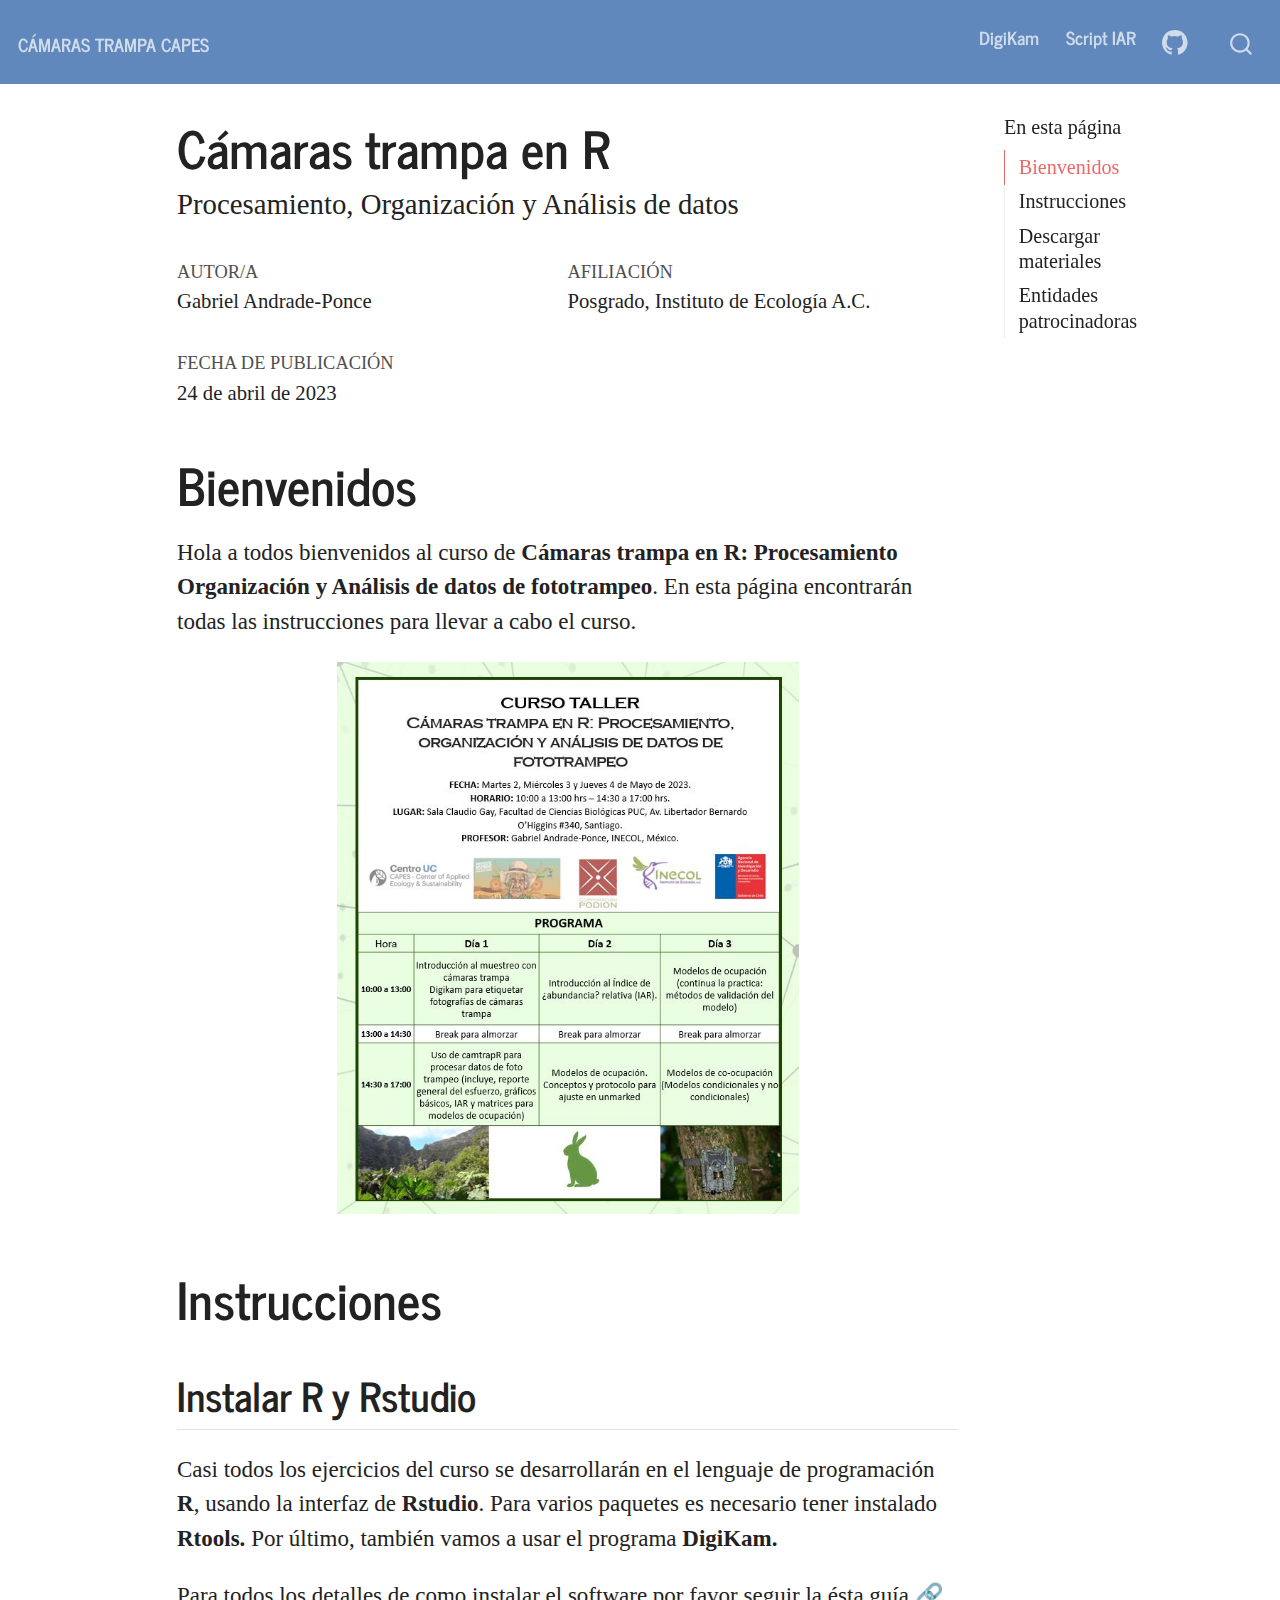
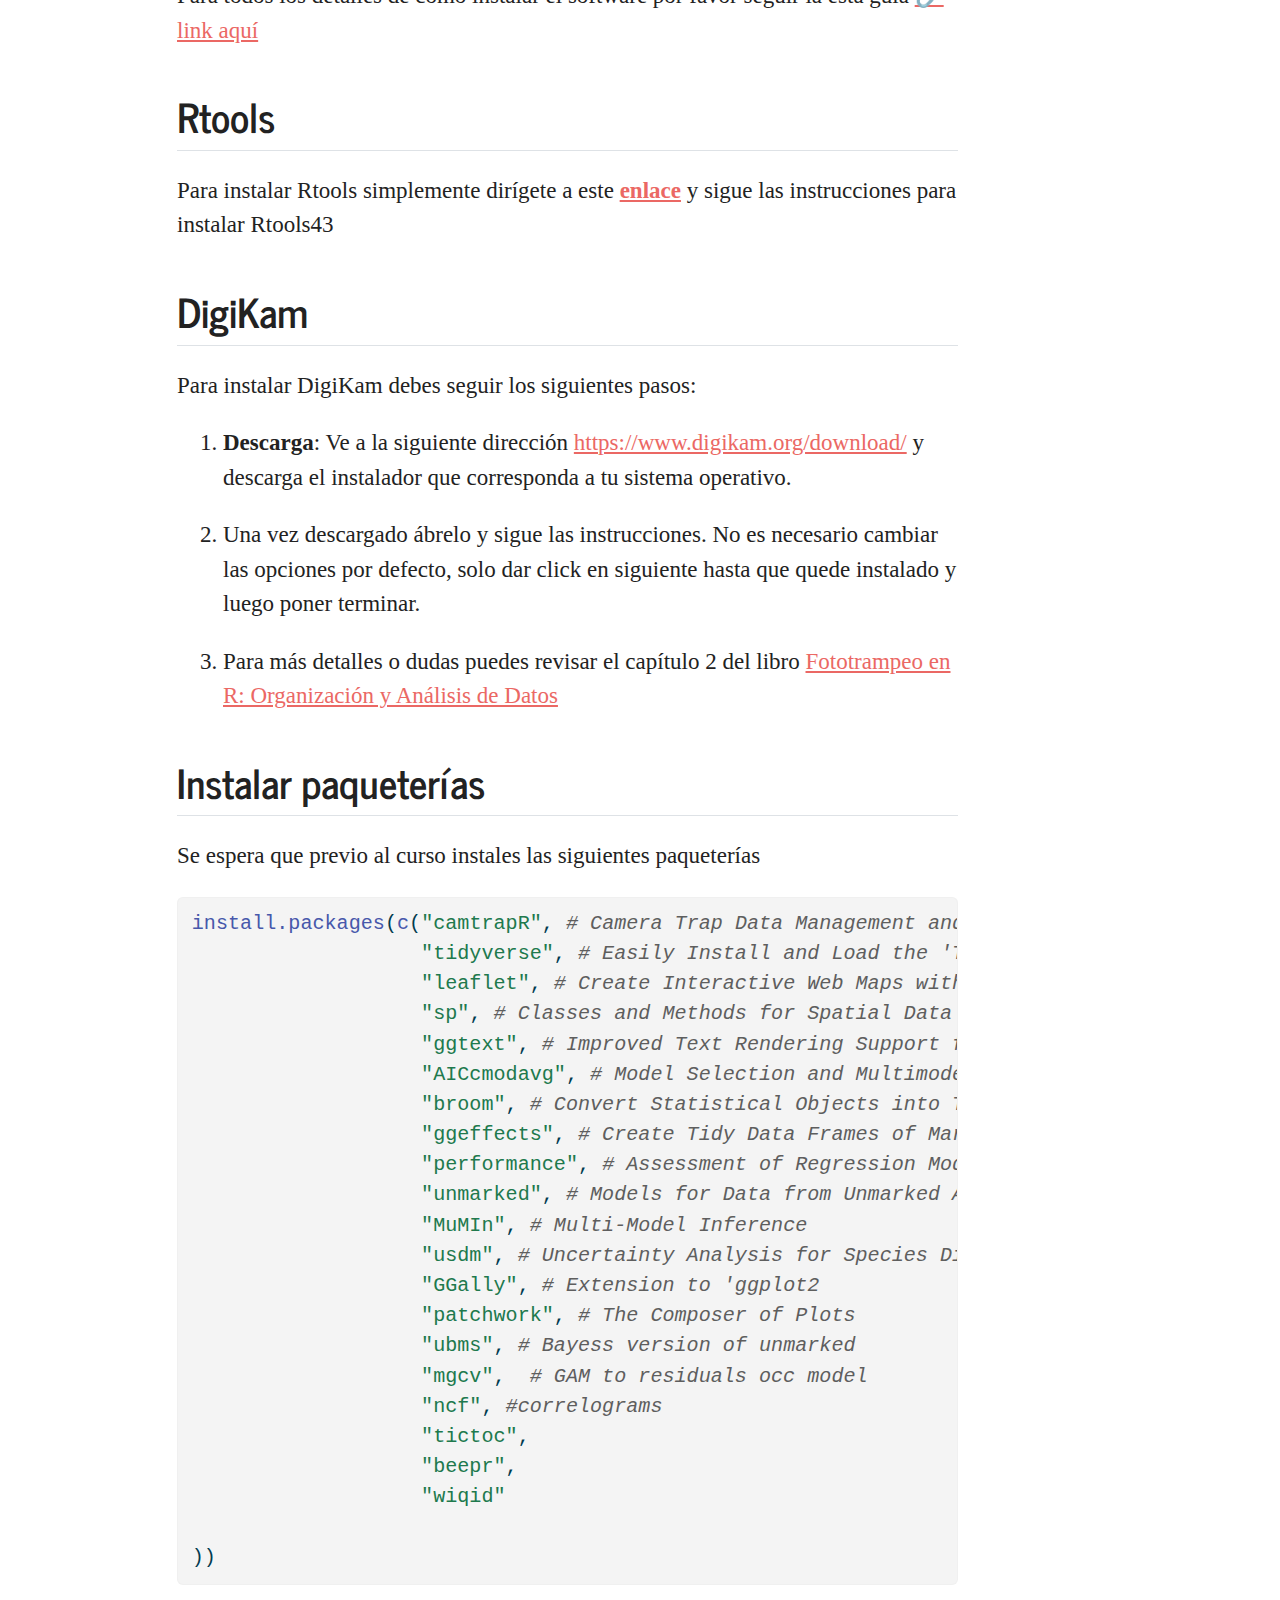
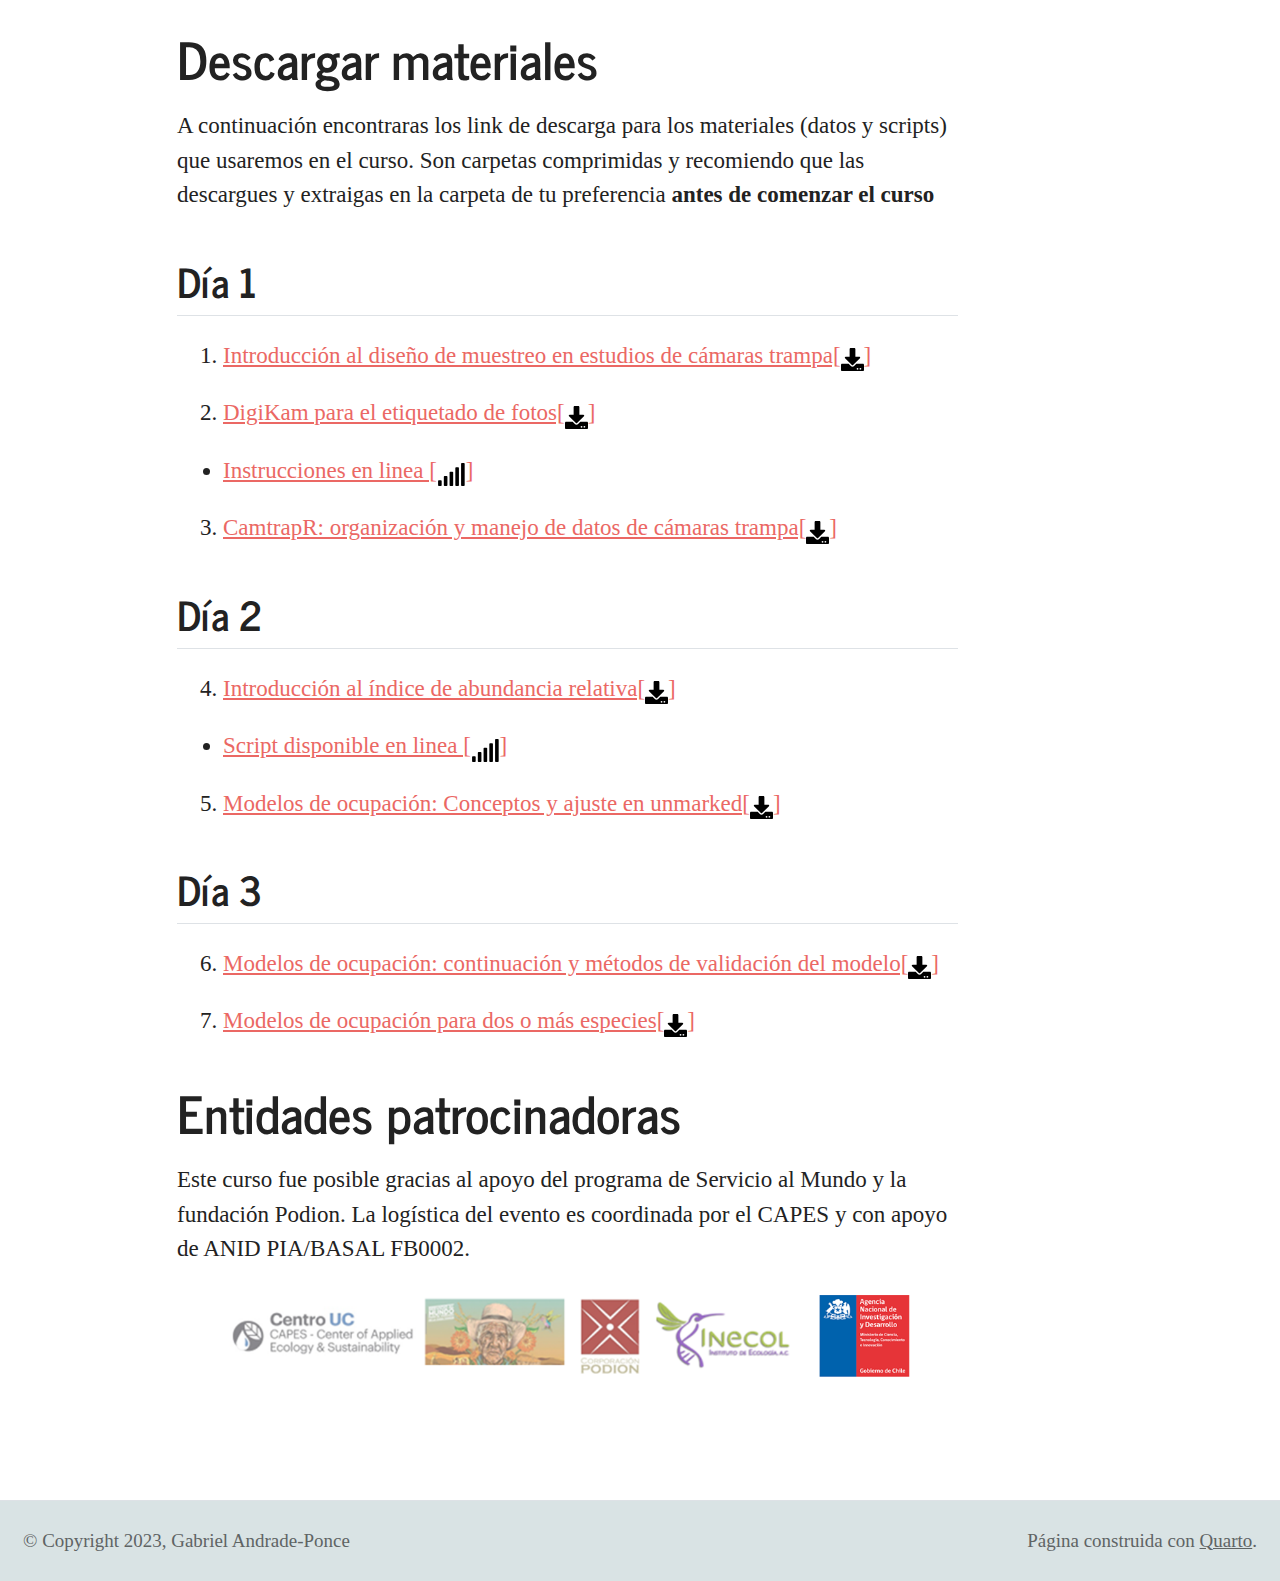
==== commit 656bd8e0: "adicion flayer" ====
--- a/docs/index.html
+++ b/docs/index.html
@@ -219,7 +219,7 @@
     <div>
     <div class="quarto-title-meta-heading">Fecha de publicación</div>
     <div class="quarto-title-meta-contents">
-      <p class="date">23 de abril de 2023</p>
+      <p class="date">24 de abril de 2023</p>
     </div>
   </div>
   
@@ -231,7 +231,7 @@
 
 <section id="bienvenidos" class="level1">
 <h1>Bienvenidos</h1>
-<p>Hola a todos bienvenidos al curso de <strong>Cámaras trampa en R: Procesamiento Organización y Análisis de datos</strong>. En esta página encontrarán todas las instrucciones para llevar a cabo el curso.</p>
+<p>Hola a todos bienvenidos al curso de <strong>Cámaras trampa en R: Procesamiento Organización y Análisis de datos de fototrampeo</strong>. En esta página encontrarán todas las instrucciones para llevar a cabo el curso.</p>
 <div class="quarto-figure quarto-figure-center">
 <figure class="figure">
 <p><img src="img/flayer.jpg" class="img-fluid figure-img" width="462"></p>
@@ -325,7 +325,7 @@
 </section>
 <section id="entidades-patrocinadoras" class="level1">
 <h1>Entidades patrocinadoras</h1>
-<p>Este curso fue posible gracias al apoyo del programa de Servicio al Mundo y la fundación Podion.</p>
+<p>Este curso fue posible gracias al apoyo del programa de Servicio al Mundo y la fundación Podion. La logística del evento es coordinada por el CAPES y con apoyo de ANID PIA/BASAL FB0002.</p>
 <div class="quarto-figure quarto-figure-center">
 <figure class="figure">
 <p><img src="img/institutions.png" class="img-fluid figure-img" width="702"></p>
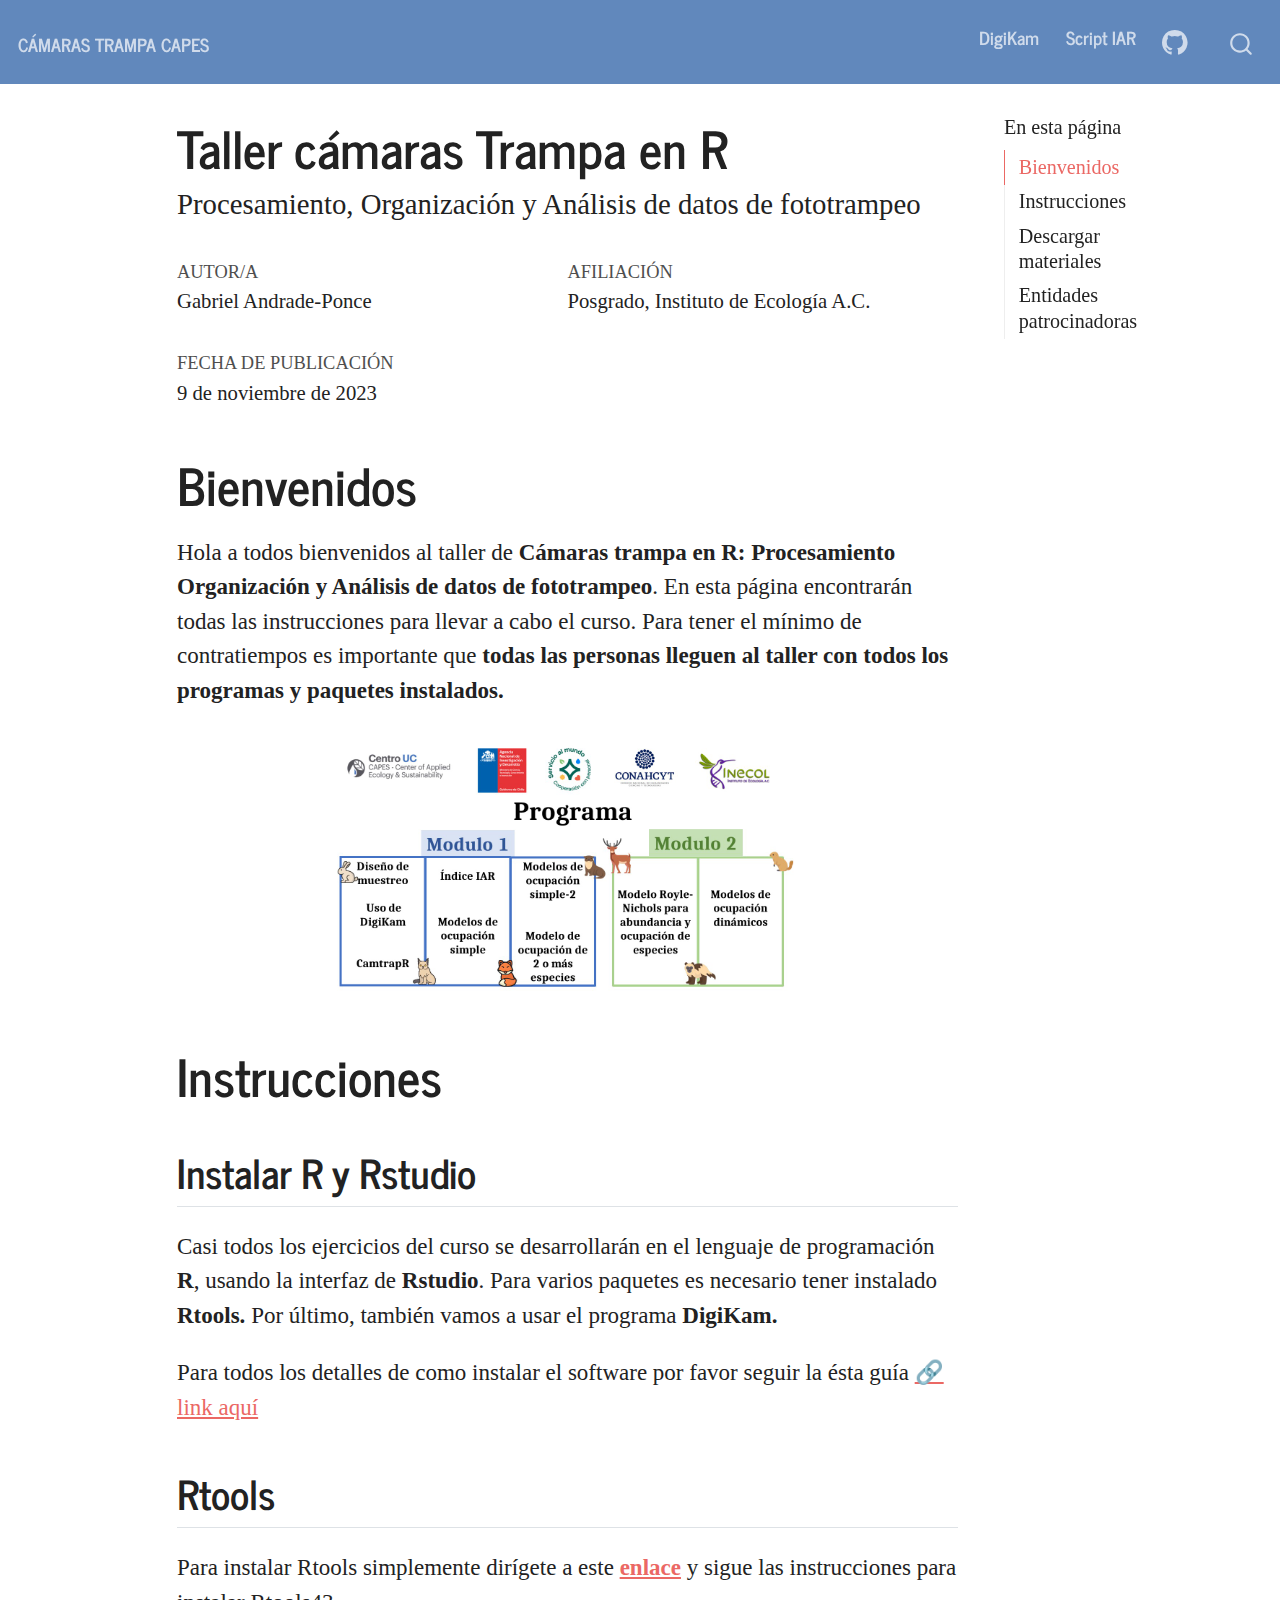
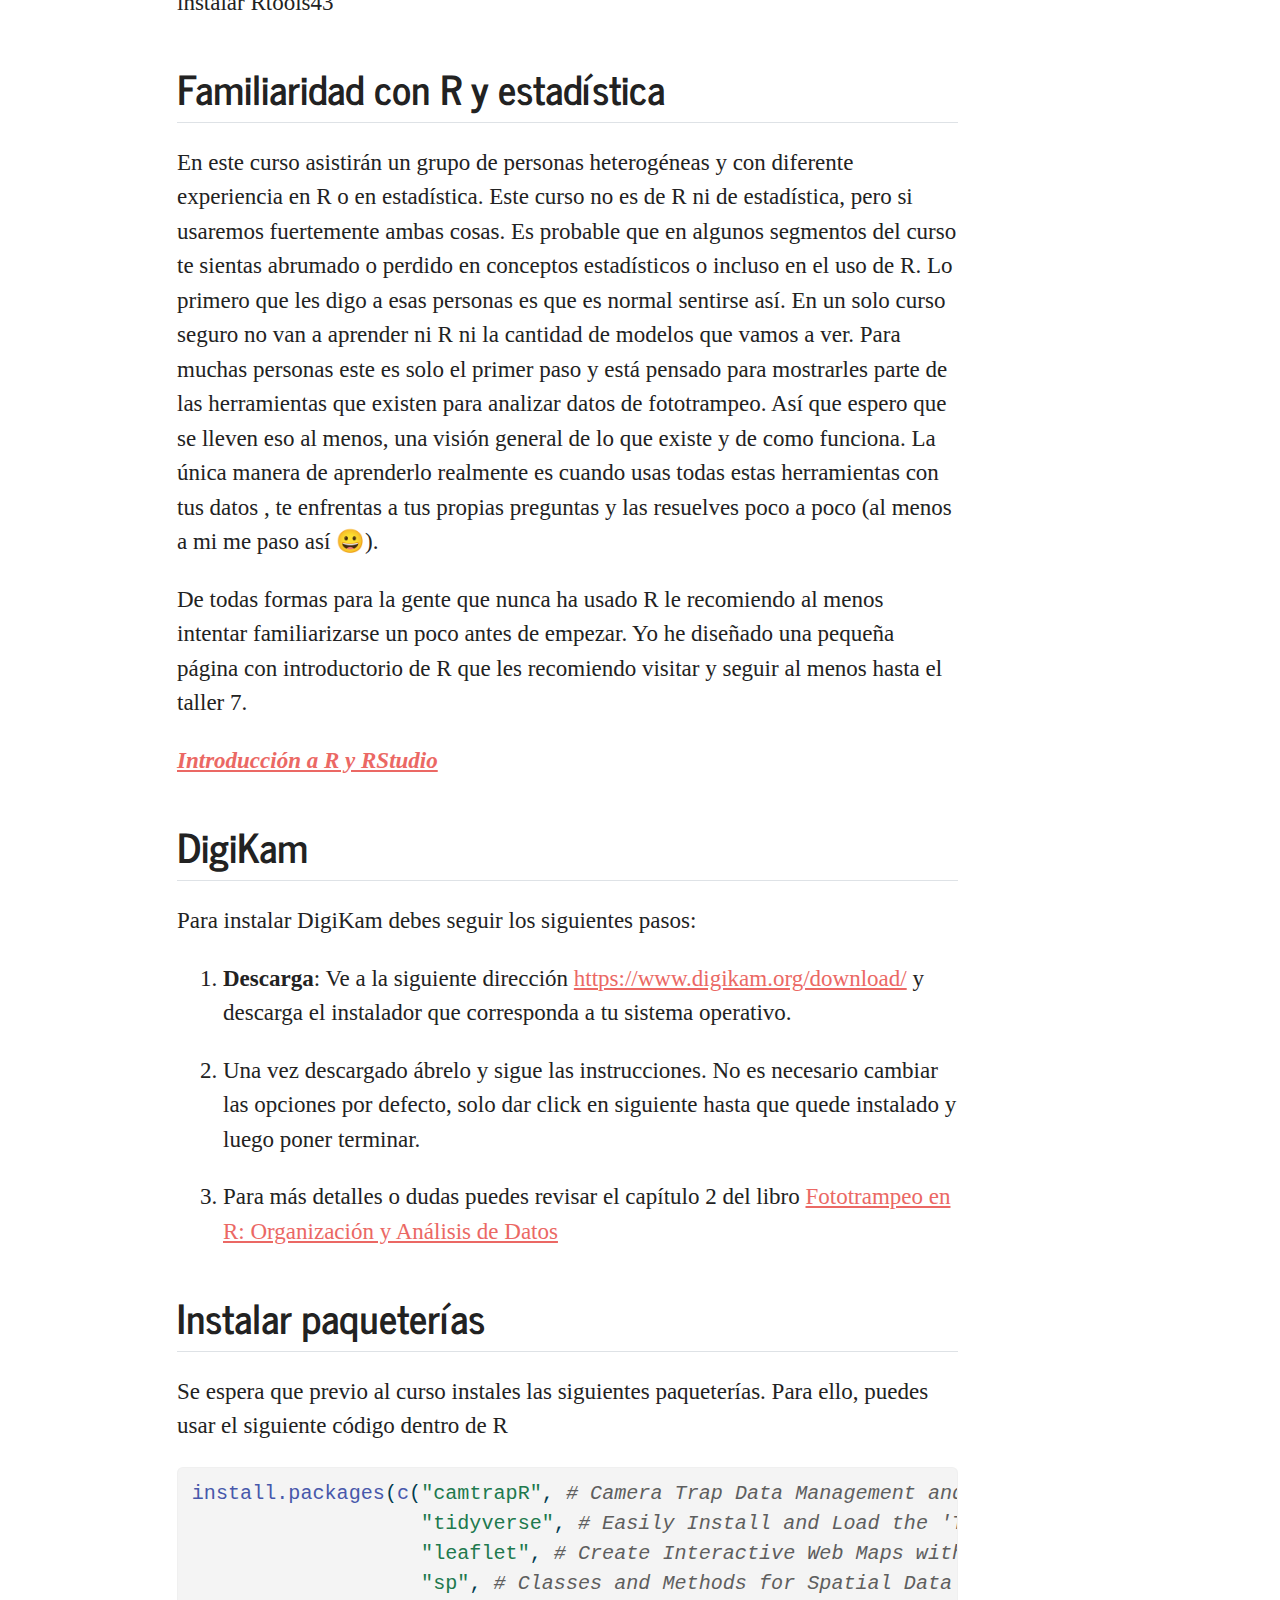
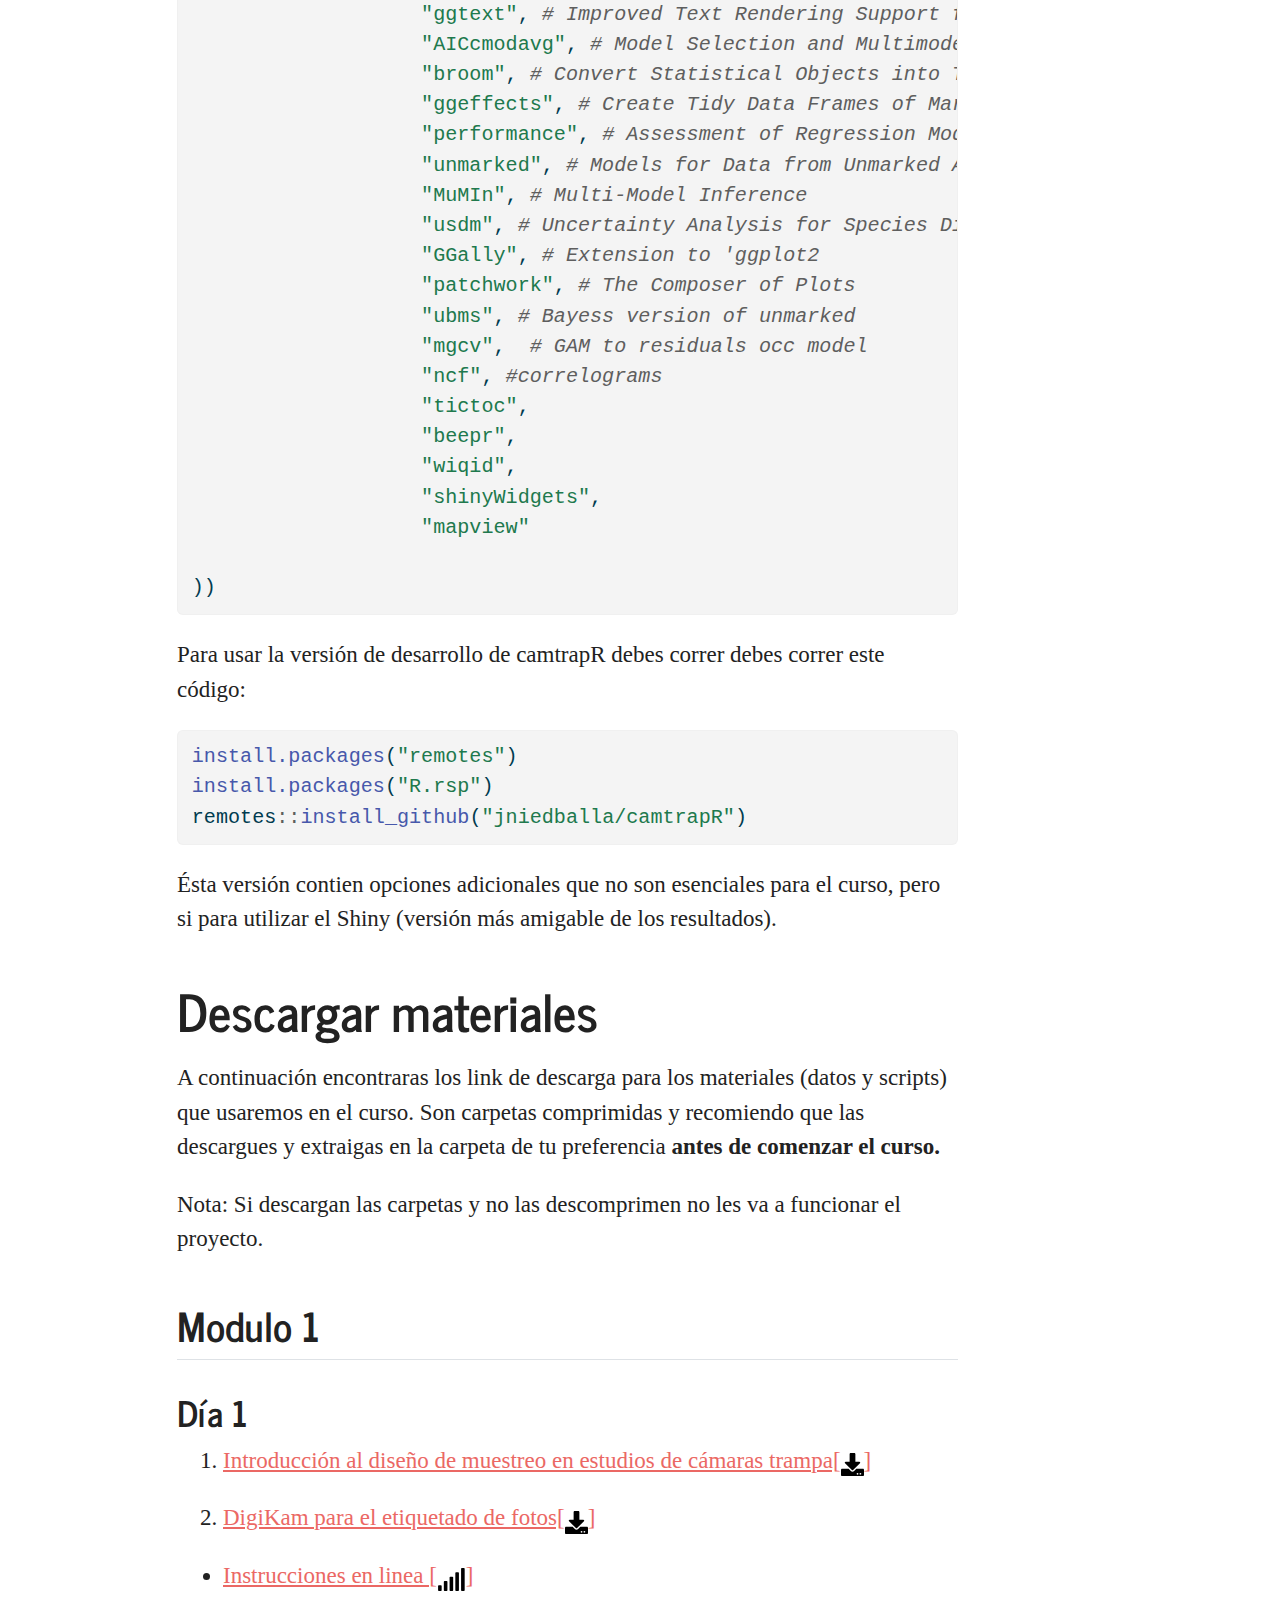
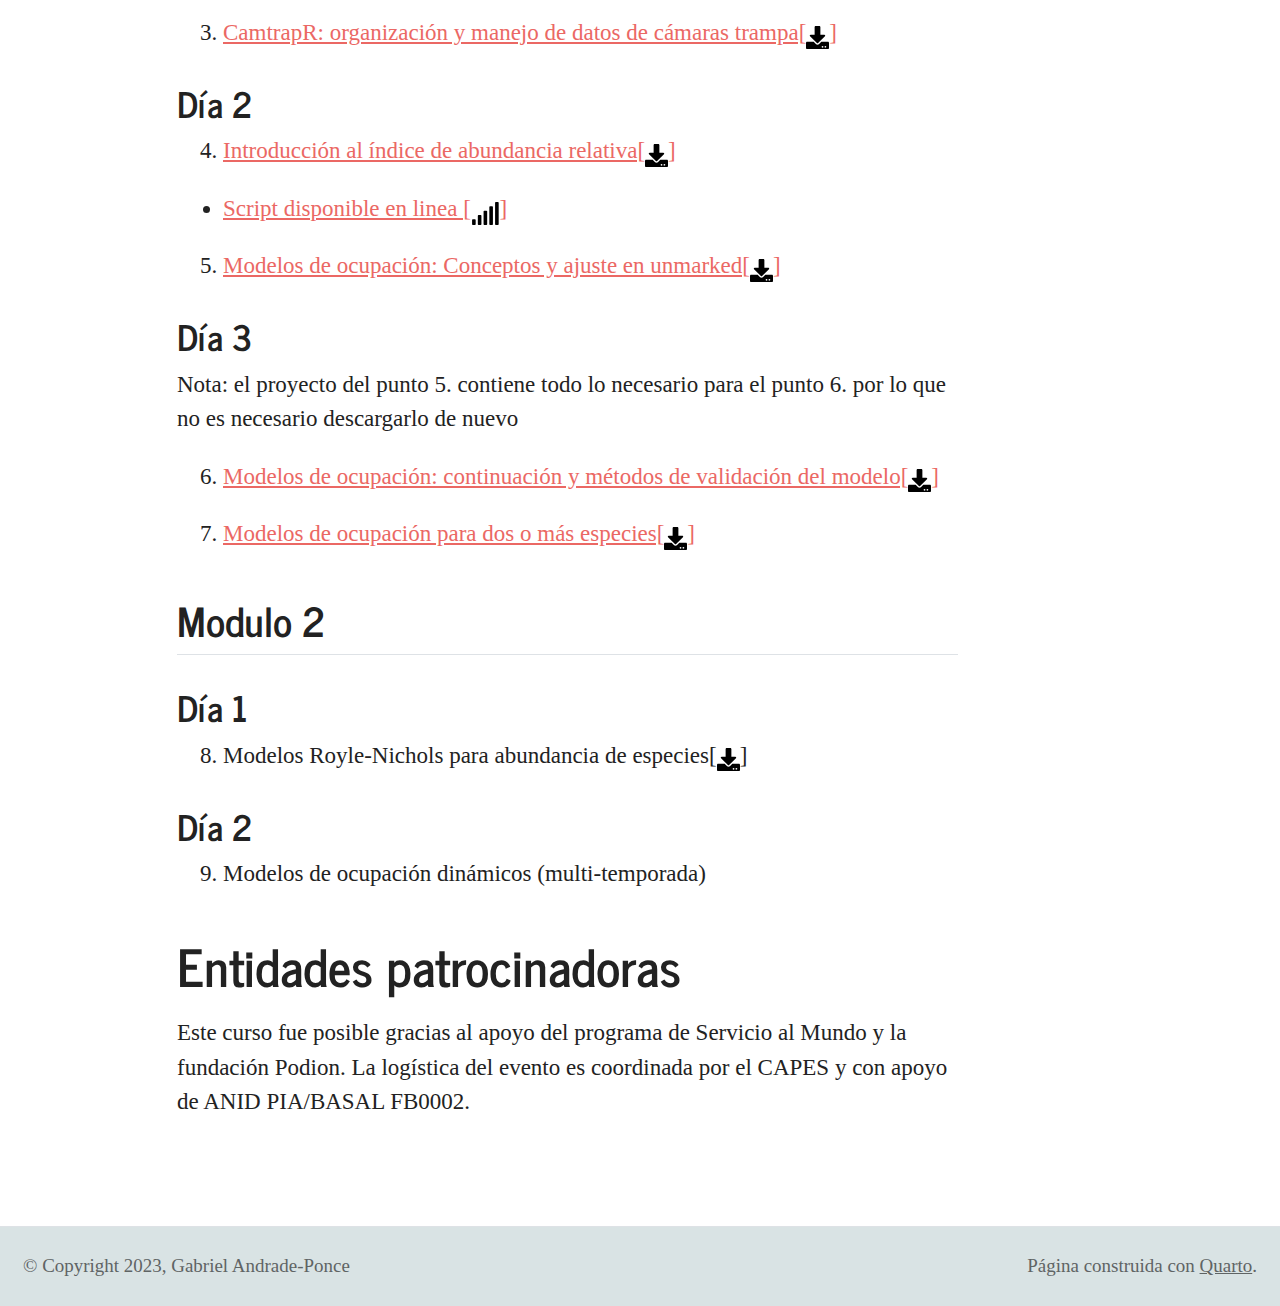
==== commit c61a1249: "curso noviembre 2023" ====
--- a/docs/index.html
+++ b/docs/index.html
@@ -8,7 +8,7 @@
 
 <meta name="author" content="Gabriel Andrade-Ponce">
 
-<title>Cámaras trampa CAPES - Cámaras trampa en R</title>
+<title>Cámaras trampa CAPES - Taller cámaras Trampa en R</title>
 <style>
 code{white-space: pre-wrap;}
 span.smallcaps{font-variant: small-caps;}
@@ -176,14 +176,23 @@
   <ul class="collapse">
   <li><a href="#instalar-r-y-rstudio" id="toc-instalar-r-y-rstudio" class="nav-link" data-scroll-target="#instalar-r-y-rstudio">Instalar R y Rstudio</a></li>
   <li><a href="#rtools" id="toc-rtools" class="nav-link" data-scroll-target="#rtools">Rtools</a></li>
+  <li><a href="#familiaridad-con-r-y-estadística" id="toc-familiaridad-con-r-y-estadística" class="nav-link" data-scroll-target="#familiaridad-con-r-y-estadística">Familiaridad con R y estadística</a></li>
   <li><a href="#digikam" id="toc-digikam" class="nav-link" data-scroll-target="#digikam">DigiKam</a></li>
   <li><a href="#instalar-paqueterías" id="toc-instalar-paqueterías" class="nav-link" data-scroll-target="#instalar-paqueterías">Instalar paqueterías</a></li>
   </ul></li>
   <li><a href="#descargar-materiales" id="toc-descargar-materiales" class="nav-link" data-scroll-target="#descargar-materiales">Descargar materiales</a>
   <ul class="collapse">
+  <li><a href="#modulo-1" id="toc-modulo-1" class="nav-link" data-scroll-target="#modulo-1">Modulo 1</a>
+  <ul class="collapse">
   <li><a href="#día-1" id="toc-día-1" class="nav-link" data-scroll-target="#día-1">Día 1</a></li>
   <li><a href="#día-2" id="toc-día-2" class="nav-link" data-scroll-target="#día-2">Día 2</a></li>
   <li><a href="#día-3" id="toc-día-3" class="nav-link" data-scroll-target="#día-3">Día 3</a></li>
+  </ul></li>
+  <li><a href="#modulo-2" id="toc-modulo-2" class="nav-link" data-scroll-target="#modulo-2">Modulo 2</a>
+  <ul class="collapse">
+  <li><a href="#día-1-1" id="toc-día-1-1" class="nav-link" data-scroll-target="#día-1-1">Día 1</a></li>
+  <li><a href="#día-2-1" id="toc-día-2-1" class="nav-link" data-scroll-target="#día-2-1">Día 2</a></li>
+  </ul></li>
   </ul></li>
   <li><a href="#entidades-patrocinadoras" id="toc-entidades-patrocinadoras" class="nav-link" data-scroll-target="#entidades-patrocinadoras">Entidades patrocinadoras</a></li>
   </ul>
@@ -194,8 +203,8 @@
 
 <header id="title-block-header" class="quarto-title-block default">
 <div class="quarto-title">
-<h1 class="title">Cámaras trampa en R</h1>
-<p class="subtitle lead">Procesamiento, Organización y Análisis de datos</p>
+<h1 class="title">Taller cámaras Trampa en R</h1>
+<p class="subtitle lead">Procesamiento, Organización y Análisis de datos de fototrampeo</p>
 </div>
 
 
@@ -219,7 +228,7 @@
     <div>
     <div class="quarto-title-meta-heading">Fecha de publicación</div>
     <div class="quarto-title-meta-contents">
-      <p class="date">24 de abril de 2023</p>
+      <p class="date">9 de noviembre de 2023</p>
     </div>
   </div>
   
@@ -231,7 +240,7 @@
 
 <section id="bienvenidos" class="level1">
 <h1>Bienvenidos</h1>
-<p>Hola a todos bienvenidos al curso de <strong>Cámaras trampa en R: Procesamiento Organización y Análisis de datos de fototrampeo</strong>. En esta página encontrarán todas las instrucciones para llevar a cabo el curso.</p>
+<p>Hola a todos bienvenidos al taller de <strong>Cámaras trampa en R: Procesamiento Organización y Análisis de datos de fototrampeo</strong>. En esta página encontrarán todas las instrucciones para llevar a cabo el curso. Para tener el mínimo de contratiempos es importante que <strong>todas las personas lleguen al taller con todos los programas y paquetes instalados.</strong></p>
 <div class="quarto-figure quarto-figure-center">
 <figure class="figure">
 <p><img src="img/flayer.jpg" class="img-fluid figure-img" width="462"></p>
@@ -248,6 +257,12 @@
 <section id="rtools" class="level2">
 <h2 class="anchored" data-anchor-id="rtools">Rtools</h2>
 <p>Para instalar Rtools simplemente dirígete a este <a href="https://cran.r-project.org/bin/windows/Rtools/rtools43/rtools.html"><strong>enlace</strong></a> y sigue las instrucciones para instalar Rtools43</p>
+</section>
+<section id="familiaridad-con-r-y-estadística" class="level2">
+<h2 class="anchored" data-anchor-id="familiaridad-con-r-y-estadística">Familiaridad con R y estadística</h2>
+<p>En este curso asistirán un grupo de personas heterogéneas y con diferente experiencia en R o en estadística. Este curso no es de R ni de estadística, pero si usaremos fuertemente ambas cosas. Es probable que en algunos segmentos del curso te sientas abrumado o perdido en conceptos estadísticos o incluso en el uso de R. Lo primero que les digo a esas personas es que es normal sentirse así. En un solo curso seguro no van a aprender ni R ni la cantidad de modelos que vamos a ver. Para muchas personas este es solo el primer paso y está pensado para mostrarles parte de las herramientas que existen para analizar datos de fototrampeo. Así que espero que se lleven eso al menos, una visión general de lo que existe y de como funciona. La única manera de aprenderlo realmente es cuando usas todas estas herramientas con tus datos , te enfrentas a tus propias preguntas y las resuelves poco a poco (al menos a mi me paso así 😀).</p>
+<p>De todas formas para la gente que nunca ha usado R le recomiendo al menos intentar familiarizarse un poco antes de empezar. Yo he diseñado una pequeña página con introductorio de R que les recomiendo visitar y seguir al menos hasta el taller 7.</p>
+<p><a href="https://gpandradep.github.io/Intro-a-R/"><strong><em>Introducción a R y RStudio</em></strong></a></p>
 </section>
 <section id="digikam" class="level2">
 <h2 class="anchored" data-anchor-id="digikam">DigiKam</h2>
@@ -260,7 +275,7 @@
 </section>
 <section id="instalar-paqueterías" class="level2">
 <h2 class="anchored" data-anchor-id="instalar-paqueterías">Instalar paqueterías</h2>
-<p>Se espera que previo al curso instales las siguientes paqueterías</p>
+<p>Se espera que previo al curso instales las siguientes paqueterías. Para ello, puedes usar el siguiente código dentro de R</p>
 <div class="cell">
 <div class="sourceCode cell-code" id="cb1"><pre class="sourceCode r code-with-copy"><code class="sourceCode r"><span id="cb1-1"><a href="#cb1-1" aria-hidden="true" tabindex="-1"></a><span class="fu">install.packages</span>(<span class="fu">c</span>(<span class="st">"camtrapR"</span>, <span class="co"># Camera Trap Data Management and Preparation of Occupancy and Spatial Capture-Recapture Analyses</span></span>
 <span id="cb1-2"><a href="#cb1-2" aria-hidden="true" tabindex="-1"></a>                   <span class="st">"tidyverse"</span>, <span class="co"># Easily Install and Load the 'Tidyverse'</span></span>
@@ -281,56 +296,80 @@
 <span id="cb1-17"><a href="#cb1-17" aria-hidden="true" tabindex="-1"></a>                   <span class="st">"ncf"</span>, <span class="co">#correlograms</span></span>
 <span id="cb1-18"><a href="#cb1-18" aria-hidden="true" tabindex="-1"></a>                   <span class="st">"tictoc"</span>,</span>
 <span id="cb1-19"><a href="#cb1-19" aria-hidden="true" tabindex="-1"></a>                   <span class="st">"beepr"</span>,</span>
-<span id="cb1-20"><a href="#cb1-20" aria-hidden="true" tabindex="-1"></a>                   <span class="st">"wiqid"</span></span>
-<span id="cb1-21"><a href="#cb1-21" aria-hidden="true" tabindex="-1"></a>                   </span>
-<span id="cb1-22"><a href="#cb1-22" aria-hidden="true" tabindex="-1"></a>))</span></code><button title="Copiar al portapapeles" class="code-copy-button"><i class="bi"></i></button></pre></div>
+<span id="cb1-20"><a href="#cb1-20" aria-hidden="true" tabindex="-1"></a>                   <span class="st">"wiqid"</span>,</span>
+<span id="cb1-21"><a href="#cb1-21" aria-hidden="true" tabindex="-1"></a>                   <span class="st">"shinyWidgets"</span>,</span>
+<span id="cb1-22"><a href="#cb1-22" aria-hidden="true" tabindex="-1"></a>                   <span class="st">"mapview"</span></span>
+<span id="cb1-23"><a href="#cb1-23" aria-hidden="true" tabindex="-1"></a>                   </span>
+<span id="cb1-24"><a href="#cb1-24" aria-hidden="true" tabindex="-1"></a>))</span></code><button title="Copiar al portapapeles" class="code-copy-button"><i class="bi"></i></button></pre></div>
 </div>
+<p>Para usar la versión de desarrollo de camtrapR debes correr debes correr este código:</p>
+<div class="cell">
+<div class="sourceCode cell-code" id="cb2"><pre class="sourceCode r code-with-copy"><code class="sourceCode r"><span id="cb2-1"><a href="#cb2-1" aria-hidden="true" tabindex="-1"></a><span class="fu">install.packages</span>(<span class="st">"remotes"</span>)</span>
+<span id="cb2-2"><a href="#cb2-2" aria-hidden="true" tabindex="-1"></a><span class="fu">install.packages</span>(<span class="st">"R.rsp"</span>)</span>
+<span id="cb2-3"><a href="#cb2-3" aria-hidden="true" tabindex="-1"></a>remotes<span class="sc">::</span><span class="fu">install_github</span>(<span class="st">"jniedballa/camtrapR"</span>)</span></code><button title="Copiar al portapapeles" class="code-copy-button"><i class="bi"></i></button></pre></div>
+</div>
+<p>Ésta versión contien opciones adicionales que no son esenciales para el curso, pero si para utilizar el Shiny (versión más amigable de los resultados).</p>
 </section>
 </section>
 <section id="descargar-materiales" class="level1">
 <h1>Descargar materiales</h1>
-<p>A continuación encontraras los link de descarga para los materiales (datos y scripts) que usaremos en el curso. Son carpetas comprimidas y recomiendo que las descargues y extraigas en la carpeta de tu preferencia <strong>antes de comenzar el curso</strong></p>
-<section id="día-1" class="level2">
-<h2 class="anchored" data-anchor-id="día-1">Día 1</h2>
+<p>A continuación encontraras los link de descarga para los materiales (datos y scripts) que usaremos en el curso. Son carpetas comprimidas y recomiendo que las descargues y extraigas en la carpeta de tu preferencia <strong>antes de comenzar el curso.</strong></p>
+<p>Nota: Si descargan las carpetas y no las descomprimen no les va a funcionar el proyecto.</p>
+<section id="modulo-1" class="level2">
+<h2 class="anchored" data-anchor-id="modulo-1">Modulo 1</h2>
+<section id="día-1" class="level3">
+<h3 class="anchored" data-anchor-id="día-1">Día 1</h3>
 <ol type="1">
-<li><p><a href="https://drive.google.com/file/d/1-LRoK6Rb615uca15uoZAEBZATiHc4IUF/view?usp=share_link">Introducción al diseño de muestreo en estudios de cámaras trampa[<svg viewbox="0 0 512 512" style="height:1em;position:relative;display:inline-block;top:.1em;" xmlns="http://www.w3.org/2000/svg"> <path d="M216 0h80c13.3 0 24 10.7 24 24v168h87.7c17.8 0 26.7 21.5 14.1 34.1L269.7 378.3c-7.5 7.5-19.8 7.5-27.3 0L90.1 226.1c-12.6-12.6-3.7-34.1 14.1-34.1H192V24c0-13.3 10.7-24 24-24zm296 376v112c0 13.3-10.7 24-24 24H24c-13.3 0-24-10.7-24-24V376c0-13.3 10.7-24 24-24h146.7l49 49c20.1 20.1 52.5 20.1 72.6 0l49-49H488c13.3 0 24 10.7 24 24zm-124 88c0-11-9-20-20-20s-20 9-20 20 9 20 20 20 20-9 20-20zm64 0c0-11-9-20-20-20s-20 9-20 20 9 20 20 20 20-9 20-20z"></path></svg>]</a></p></li>
-<li><p><a href="https://drive.google.com/file/d/1eB7XwB40xLXlpQTMoADTyE0fvKhgXdG6/view?usp=share_link">DigiKam para el etiquetado de fotos[<svg viewbox="0 0 512 512" style="height:1em;position:relative;display:inline-block;top:.1em;" xmlns="http://www.w3.org/2000/svg"> <path d="M216 0h80c13.3 0 24 10.7 24 24v168h87.7c17.8 0 26.7 21.5 14.1 34.1L269.7 378.3c-7.5 7.5-19.8 7.5-27.3 0L90.1 226.1c-12.6-12.6-3.7-34.1 14.1-34.1H192V24c0-13.3 10.7-24 24-24zm296 376v112c0 13.3-10.7 24-24 24H24c-13.3 0-24-10.7-24-24V376c0-13.3 10.7-24 24-24h146.7l49 49c20.1 20.1 52.5 20.1 72.6 0l49-49H488c13.3 0 24 10.7 24 24zm-124 88c0-11-9-20-20-20s-20 9-20 20 9 20 20 20 20-9 20-20zm64 0c0-11-9-20-20-20s-20 9-20 20 9 20 20 20 20-9 20-20z"></path></svg>]</a></p></li>
+<li><p><a href="https://drive.google.com/file/d/1KnmRg7a55UdMqPdMIVdCNujU1VFerRFP/view?usp=sharing">Introducción al diseño de muestreo en estudios de cámaras trampa[<svg viewbox="0 0 512 512" style="height:1em;position:relative;display:inline-block;top:.1em;" xmlns="http://www.w3.org/2000/svg"> <path d="M216 0h80c13.3 0 24 10.7 24 24v168h87.7c17.8 0 26.7 21.5 14.1 34.1L269.7 378.3c-7.5 7.5-19.8 7.5-27.3 0L90.1 226.1c-12.6-12.6-3.7-34.1 14.1-34.1H192V24c0-13.3 10.7-24 24-24zm296 376v112c0 13.3-10.7 24-24 24H24c-13.3 0-24-10.7-24-24V376c0-13.3 10.7-24 24-24h146.7l49 49c20.1 20.1 52.5 20.1 72.6 0l49-49H488c13.3 0 24 10.7 24 24zm-124 88c0-11-9-20-20-20s-20 9-20 20 9 20 20 20 20-9 20-20zm64 0c0-11-9-20-20-20s-20 9-20 20 9 20 20 20 20-9 20-20z"></path></svg>]</a></p></li>
+<li><p><a href="https://drive.google.com/file/d/1x_F5shEbJm-ZQDejxmzWAVYxxF1RtEp7/view?usp=sharing">DigiKam para el etiquetado de fotos[<svg viewbox="0 0 512 512" style="height:1em;position:relative;display:inline-block;top:.1em;" xmlns="http://www.w3.org/2000/svg"> <path d="M216 0h80c13.3 0 24 10.7 24 24v168h87.7c17.8 0 26.7 21.5 14.1 34.1L269.7 378.3c-7.5 7.5-19.8 7.5-27.3 0L90.1 226.1c-12.6-12.6-3.7-34.1 14.1-34.1H192V24c0-13.3 10.7-24 24-24zm296 376v112c0 13.3-10.7 24-24 24H24c-13.3 0-24-10.7-24-24V376c0-13.3 10.7-24 24-24h146.7l49 49c20.1 20.1 52.5 20.1 72.6 0l49-49H488c13.3 0 24 10.7 24 24zm-124 88c0-11-9-20-20-20s-20 9-20 20 9 20 20 20 20-9 20-20zm64 0c0-11-9-20-20-20s-20 9-20 20 9 20 20 20 20-9 20-20z"></path></svg>]</a></p></li>
 </ol>
 <ul>
 <li><a href="https://gpandradep.github.io/Curso/DigiKam.html">Instrucciones en linea [<svg viewbox="0 0 640 512" style="height:1em;position:relative;display:inline-block;top:.1em;" xmlns="http://www.w3.org/2000/svg"> <path d="M216 288h-48c-8.84 0-16 7.16-16 16v192c0 8.84 7.16 16 16 16h48c8.84 0 16-7.16 16-16V304c0-8.84-7.16-16-16-16zM88 384H40c-8.84 0-16 7.16-16 16v96c0 8.84 7.16 16 16 16h48c8.84 0 16-7.16 16-16v-96c0-8.84-7.16-16-16-16zm256-192h-48c-8.84 0-16 7.16-16 16v288c0 8.84 7.16 16 16 16h48c8.84 0 16-7.16 16-16V208c0-8.84-7.16-16-16-16zm128-96h-48c-8.84 0-16 7.16-16 16v384c0 8.84 7.16 16 16 16h48c8.84 0 16-7.16 16-16V112c0-8.84-7.16-16-16-16zM600 0h-48c-8.84 0-16 7.16-16 16v480c0 8.84 7.16 16 16 16h48c8.84 0 16-7.16 16-16V16c0-8.84-7.16-16-16-16z"></path></svg>]</a></li>
 </ul>
 <ol start="3" type="1">
-<li><a href="https://drive.google.com/file/d/1tMEDoTRcKAOoNm1bmNJcylA0CqaL3KkH/view?usp=share_link">CamtrapR: organización y manejo de datos de cámaras trampa[<svg viewbox="0 0 512 512" style="height:1em;position:relative;display:inline-block;top:.1em;" xmlns="http://www.w3.org/2000/svg"> <path d="M216 0h80c13.3 0 24 10.7 24 24v168h87.7c17.8 0 26.7 21.5 14.1 34.1L269.7 378.3c-7.5 7.5-19.8 7.5-27.3 0L90.1 226.1c-12.6-12.6-3.7-34.1 14.1-34.1H192V24c0-13.3 10.7-24 24-24zm296 376v112c0 13.3-10.7 24-24 24H24c-13.3 0-24-10.7-24-24V376c0-13.3 10.7-24 24-24h146.7l49 49c20.1 20.1 52.5 20.1 72.6 0l49-49H488c13.3 0 24 10.7 24 24zm-124 88c0-11-9-20-20-20s-20 9-20 20 9 20 20 20 20-9 20-20zm64 0c0-11-9-20-20-20s-20 9-20 20 9 20 20 20 20-9 20-20z"></path></svg>]</a></li>
-</ol>
-</section>
-<section id="día-2" class="level2">
-<h2 class="anchored" data-anchor-id="día-2">Día 2</h2>
+<li><a href="https://drive.google.com/file/d/10q70ndmxdXxRTxWlXYh7ku59le3_6yVL/view?usp=drive_link">CamtrapR: organización y manejo de datos de cámaras trampa[<svg viewbox="0 0 512 512" style="height:1em;position:relative;display:inline-block;top:.1em;" xmlns="http://www.w3.org/2000/svg"> <path d="M216 0h80c13.3 0 24 10.7 24 24v168h87.7c17.8 0 26.7 21.5 14.1 34.1L269.7 378.3c-7.5 7.5-19.8 7.5-27.3 0L90.1 226.1c-12.6-12.6-3.7-34.1 14.1-34.1H192V24c0-13.3 10.7-24 24-24zm296 376v112c0 13.3-10.7 24-24 24H24c-13.3 0-24-10.7-24-24V376c0-13.3 10.7-24 24-24h146.7l49 49c20.1 20.1 52.5 20.1 72.6 0l49-49H488c13.3 0 24 10.7 24 24zm-124 88c0-11-9-20-20-20s-20 9-20 20 9 20 20 20 20-9 20-20zm64 0c0-11-9-20-20-20s-20 9-20 20 9 20 20 20 20-9 20-20z"></path></svg>]</a></li>
+</ol>
+</section>
+<section id="día-2" class="level3">
+<h3 class="anchored" data-anchor-id="día-2">Día 2</h3>
 <ol start="4" type="1">
-<li><a href="https://drive.google.com/file/d/1nFaN7RcElg3G33FphmXX9jXr3MrOdbUV/view?usp=share_link">Introducción al índice de abundancia relativa[<svg viewbox="0 0 512 512" style="height:1em;position:relative;display:inline-block;top:.1em;" xmlns="http://www.w3.org/2000/svg"> <path d="M216 0h80c13.3 0 24 10.7 24 24v168h87.7c17.8 0 26.7 21.5 14.1 34.1L269.7 378.3c-7.5 7.5-19.8 7.5-27.3 0L90.1 226.1c-12.6-12.6-3.7-34.1 14.1-34.1H192V24c0-13.3 10.7-24 24-24zm296 376v112c0 13.3-10.7 24-24 24H24c-13.3 0-24-10.7-24-24V376c0-13.3 10.7-24 24-24h146.7l49 49c20.1 20.1 52.5 20.1 72.6 0l49-49H488c13.3 0 24 10.7 24 24zm-124 88c0-11-9-20-20-20s-20 9-20 20 9 20 20 20 20-9 20-20zm64 0c0-11-9-20-20-20s-20 9-20 20 9 20 20 20 20-9 20-20z"></path></svg>]</a></li>
+<li><a href="https://drive.google.com/file/d/17uxCJI-aBRe62To-5ZG5uwTlC3nqwgTu/view?usp=drive_link">Introducción al índice de abundancia relativa[<svg viewbox="0 0 512 512" style="height:1em;position:relative;display:inline-block;top:.1em;" xmlns="http://www.w3.org/2000/svg"> <path d="M216 0h80c13.3 0 24 10.7 24 24v168h87.7c17.8 0 26.7 21.5 14.1 34.1L269.7 378.3c-7.5 7.5-19.8 7.5-27.3 0L90.1 226.1c-12.6-12.6-3.7-34.1 14.1-34.1H192V24c0-13.3 10.7-24 24-24zm296 376v112c0 13.3-10.7 24-24 24H24c-13.3 0-24-10.7-24-24V376c0-13.3 10.7-24 24-24h146.7l49 49c20.1 20.1 52.5 20.1 72.6 0l49-49H488c13.3 0 24 10.7 24 24zm-124 88c0-11-9-20-20-20s-20 9-20 20 9 20 20 20 20-9 20-20zm64 0c0-11-9-20-20-20s-20 9-20 20 9 20 20 20 20-9 20-20z"></path></svg>]</a></li>
 </ol>
 <ul>
 <li><a href="https://gpandradep.github.io/Curso/IAR_doc.html">Script disponible en linea [<svg viewbox="0 0 640 512" style="height:1em;position:relative;display:inline-block;top:.1em;" xmlns="http://www.w3.org/2000/svg"> <path d="M216 288h-48c-8.84 0-16 7.16-16 16v192c0 8.84 7.16 16 16 16h48c8.84 0 16-7.16 16-16V304c0-8.84-7.16-16-16-16zM88 384H40c-8.84 0-16 7.16-16 16v96c0 8.84 7.16 16 16 16h48c8.84 0 16-7.16 16-16v-96c0-8.84-7.16-16-16-16zm256-192h-48c-8.84 0-16 7.16-16 16v288c0 8.84 7.16 16 16 16h48c8.84 0 16-7.16 16-16V208c0-8.84-7.16-16-16-16zm128-96h-48c-8.84 0-16 7.16-16 16v384c0 8.84 7.16 16 16 16h48c8.84 0 16-7.16 16-16V112c0-8.84-7.16-16-16-16zM600 0h-48c-8.84 0-16 7.16-16 16v480c0 8.84 7.16 16 16 16h48c8.84 0 16-7.16 16-16V16c0-8.84-7.16-16-16-16z"></path></svg>]</a></li>
 </ul>
 <ol start="5" type="1">
-<li><a href="https://drive.google.com/file/d/1vp4-GUmeOJnx6uRRCh1JbsUTdFbamLjK/view?usp=share_link">Modelos de ocupación: Conceptos y ajuste en unmarked[<svg viewbox="0 0 512 512" style="height:1em;position:relative;display:inline-block;top:.1em;" xmlns="http://www.w3.org/2000/svg"> <path d="M216 0h80c13.3 0 24 10.7 24 24v168h87.7c17.8 0 26.7 21.5 14.1 34.1L269.7 378.3c-7.5 7.5-19.8 7.5-27.3 0L90.1 226.1c-12.6-12.6-3.7-34.1 14.1-34.1H192V24c0-13.3 10.7-24 24-24zm296 376v112c0 13.3-10.7 24-24 24H24c-13.3 0-24-10.7-24-24V376c0-13.3 10.7-24 24-24h146.7l49 49c20.1 20.1 52.5 20.1 72.6 0l49-49H488c13.3 0 24 10.7 24 24zm-124 88c0-11-9-20-20-20s-20 9-20 20 9 20 20 20 20-9 20-20zm64 0c0-11-9-20-20-20s-20 9-20 20 9 20 20 20 20-9 20-20z"></path></svg>]</a></li>
-</ol>
-</section>
-<section id="día-3" class="level2">
-<h2 class="anchored" data-anchor-id="día-3">Día 3</h2>
+<li><a href="https://drive.google.com/file/d/1RWdyGpd5CPRvG1381f8MtG4qKwCHlwjq/view?usp=drive_link">Modelos de ocupación: Conceptos y ajuste en unmarked[<svg viewbox="0 0 512 512" style="height:1em;position:relative;display:inline-block;top:.1em;" xmlns="http://www.w3.org/2000/svg"> <path d="M216 0h80c13.3 0 24 10.7 24 24v168h87.7c17.8 0 26.7 21.5 14.1 34.1L269.7 378.3c-7.5 7.5-19.8 7.5-27.3 0L90.1 226.1c-12.6-12.6-3.7-34.1 14.1-34.1H192V24c0-13.3 10.7-24 24-24zm296 376v112c0 13.3-10.7 24-24 24H24c-13.3 0-24-10.7-24-24V376c0-13.3 10.7-24 24-24h146.7l49 49c20.1 20.1 52.5 20.1 72.6 0l49-49H488c13.3 0 24 10.7 24 24zm-124 88c0-11-9-20-20-20s-20 9-20 20 9 20 20 20 20-9 20-20zm64 0c0-11-9-20-20-20s-20 9-20 20 9 20 20 20 20-9 20-20z"></path></svg>]</a></li>
+</ol>
+</section>
+<section id="día-3" class="level3">
+<h3 class="anchored" data-anchor-id="día-3">Día 3</h3>
+<p>Nota: el proyecto del punto 5. contiene todo lo necesario para el punto 6. por lo que no es necesario descargarlo de nuevo</p>
 <ol start="6" type="1">
-<li><p><a href="https://drive.google.com/file/d/1vp4-GUmeOJnx6uRRCh1JbsUTdFbamLjK/view?usp=share_link">Modelos de ocupación: continuación y métodos de validación del modelo[<svg viewbox="0 0 512 512" style="height:1em;position:relative;display:inline-block;top:.1em;" xmlns="http://www.w3.org/2000/svg"> <path d="M216 0h80c13.3 0 24 10.7 24 24v168h87.7c17.8 0 26.7 21.5 14.1 34.1L269.7 378.3c-7.5 7.5-19.8 7.5-27.3 0L90.1 226.1c-12.6-12.6-3.7-34.1 14.1-34.1H192V24c0-13.3 10.7-24 24-24zm296 376v112c0 13.3-10.7 24-24 24H24c-13.3 0-24-10.7-24-24V376c0-13.3 10.7-24 24-24h146.7l49 49c20.1 20.1 52.5 20.1 72.6 0l49-49H488c13.3 0 24 10.7 24 24zm-124 88c0-11-9-20-20-20s-20 9-20 20 9 20 20 20 20-9 20-20zm64 0c0-11-9-20-20-20s-20 9-20 20 9 20 20 20 20-9 20-20z"></path></svg>]</a></p></li>
-<li><p><a href="https://drive.google.com/file/d/1BJ2yq_35au5TryVyB6EZ1j4aS_XB9xAl/view?usp=share_link">Modelos de ocupación para dos o más especies[<svg viewbox="0 0 512 512" style="height:1em;position:relative;display:inline-block;top:.1em;" xmlns="http://www.w3.org/2000/svg"> <path d="M216 0h80c13.3 0 24 10.7 24 24v168h87.7c17.8 0 26.7 21.5 14.1 34.1L269.7 378.3c-7.5 7.5-19.8 7.5-27.3 0L90.1 226.1c-12.6-12.6-3.7-34.1 14.1-34.1H192V24c0-13.3 10.7-24 24-24zm296 376v112c0 13.3-10.7 24-24 24H24c-13.3 0-24-10.7-24-24V376c0-13.3 10.7-24 24-24h146.7l49 49c20.1 20.1 52.5 20.1 72.6 0l49-49H488c13.3 0 24 10.7 24 24zm-124 88c0-11-9-20-20-20s-20 9-20 20 9 20 20 20 20-9 20-20zm64 0c0-11-9-20-20-20s-20 9-20 20 9 20 20 20 20-9 20-20z"></path></svg>]</a></p></li>
-</ol>
+<li><p><a href="https://drive.google.com/file/d/1RWdyGpd5CPRvG1381f8MtG4qKwCHlwjq/view?usp=drive_link">Modelos de ocupación: continuación y métodos de validación del modelo[<svg viewbox="0 0 512 512" style="height:1em;position:relative;display:inline-block;top:.1em;" xmlns="http://www.w3.org/2000/svg"> <path d="M216 0h80c13.3 0 24 10.7 24 24v168h87.7c17.8 0 26.7 21.5 14.1 34.1L269.7 378.3c-7.5 7.5-19.8 7.5-27.3 0L90.1 226.1c-12.6-12.6-3.7-34.1 14.1-34.1H192V24c0-13.3 10.7-24 24-24zm296 376v112c0 13.3-10.7 24-24 24H24c-13.3 0-24-10.7-24-24V376c0-13.3 10.7-24 24-24h146.7l49 49c20.1 20.1 52.5 20.1 72.6 0l49-49H488c13.3 0 24 10.7 24 24zm-124 88c0-11-9-20-20-20s-20 9-20 20 9 20 20 20 20-9 20-20zm64 0c0-11-9-20-20-20s-20 9-20 20 9 20 20 20 20-9 20-20z"></path></svg>]</a></p></li>
+<li><p><a href="https://drive.google.com/file/d/1ziFhfdK4yD6Z6qYUgJt-tE4yZwP2xEcm/view?usp=drive_link">Modelos de ocupación para dos o más especies[<svg viewbox="0 0 512 512" style="height:1em;position:relative;display:inline-block;top:.1em;" xmlns="http://www.w3.org/2000/svg"> <path d="M216 0h80c13.3 0 24 10.7 24 24v168h87.7c17.8 0 26.7 21.5 14.1 34.1L269.7 378.3c-7.5 7.5-19.8 7.5-27.3 0L90.1 226.1c-12.6-12.6-3.7-34.1 14.1-34.1H192V24c0-13.3 10.7-24 24-24zm296 376v112c0 13.3-10.7 24-24 24H24c-13.3 0-24-10.7-24-24V376c0-13.3 10.7-24 24-24h146.7l49 49c20.1 20.1 52.5 20.1 72.6 0l49-49H488c13.3 0 24 10.7 24 24zm-124 88c0-11-9-20-20-20s-20 9-20 20 9 20 20 20 20-9 20-20zm64 0c0-11-9-20-20-20s-20 9-20 20 9 20 20 20 20-9 20-20z"></path></svg>]</a></p></li>
+</ol>
+</section>
+</section>
+<section id="modulo-2" class="level2">
+<h2 class="anchored" data-anchor-id="modulo-2">Modulo 2</h2>
+<section id="día-1-1" class="level3">
+<h3 class="anchored" data-anchor-id="día-1-1">Día 1</h3>
+<ol start="8" type="1">
+<li>Modelos Royle-Nichols para abundancia de especies[<svg viewbox="0 0 512 512" style="height:1em;position:relative;display:inline-block;top:.1em;" xmlns="http://www.w3.org/2000/svg"> <path d="M216 0h80c13.3 0 24 10.7 24 24v168h87.7c17.8 0 26.7 21.5 14.1 34.1L269.7 378.3c-7.5 7.5-19.8 7.5-27.3 0L90.1 226.1c-12.6-12.6-3.7-34.1 14.1-34.1H192V24c0-13.3 10.7-24 24-24zm296 376v112c0 13.3-10.7 24-24 24H24c-13.3 0-24-10.7-24-24V376c0-13.3 10.7-24 24-24h146.7l49 49c20.1 20.1 52.5 20.1 72.6 0l49-49H488c13.3 0 24 10.7 24 24zm-124 88c0-11-9-20-20-20s-20 9-20 20 9 20 20 20 20-9 20-20zm64 0c0-11-9-20-20-20s-20 9-20 20 9 20 20 20 20-9 20-20z"></path></svg>]</li>
+</ol>
+</section>
+<section id="día-2-1" class="level3">
+<h3 class="anchored" data-anchor-id="día-2-1">Día 2</h3>
+<ol start="9" type="1">
+<li>Modelos de ocupación dinámicos (multi-temporada)</li>
+</ol>
+</section>
 </section>
 </section>
 <section id="entidades-patrocinadoras" class="level1">
 <h1>Entidades patrocinadoras</h1>
 <p>Este curso fue posible gracias al apoyo del programa de Servicio al Mundo y la fundación Podion. La logística del evento es coordinada por el CAPES y con apoyo de ANID PIA/BASAL FB0002.</p>
-<div class="quarto-figure quarto-figure-center">
-<figure class="figure">
-<p><img src="img/institutions.png" class="img-fluid figure-img" width="702"></p>
-</figure>
-</div>
 
 
 </section>
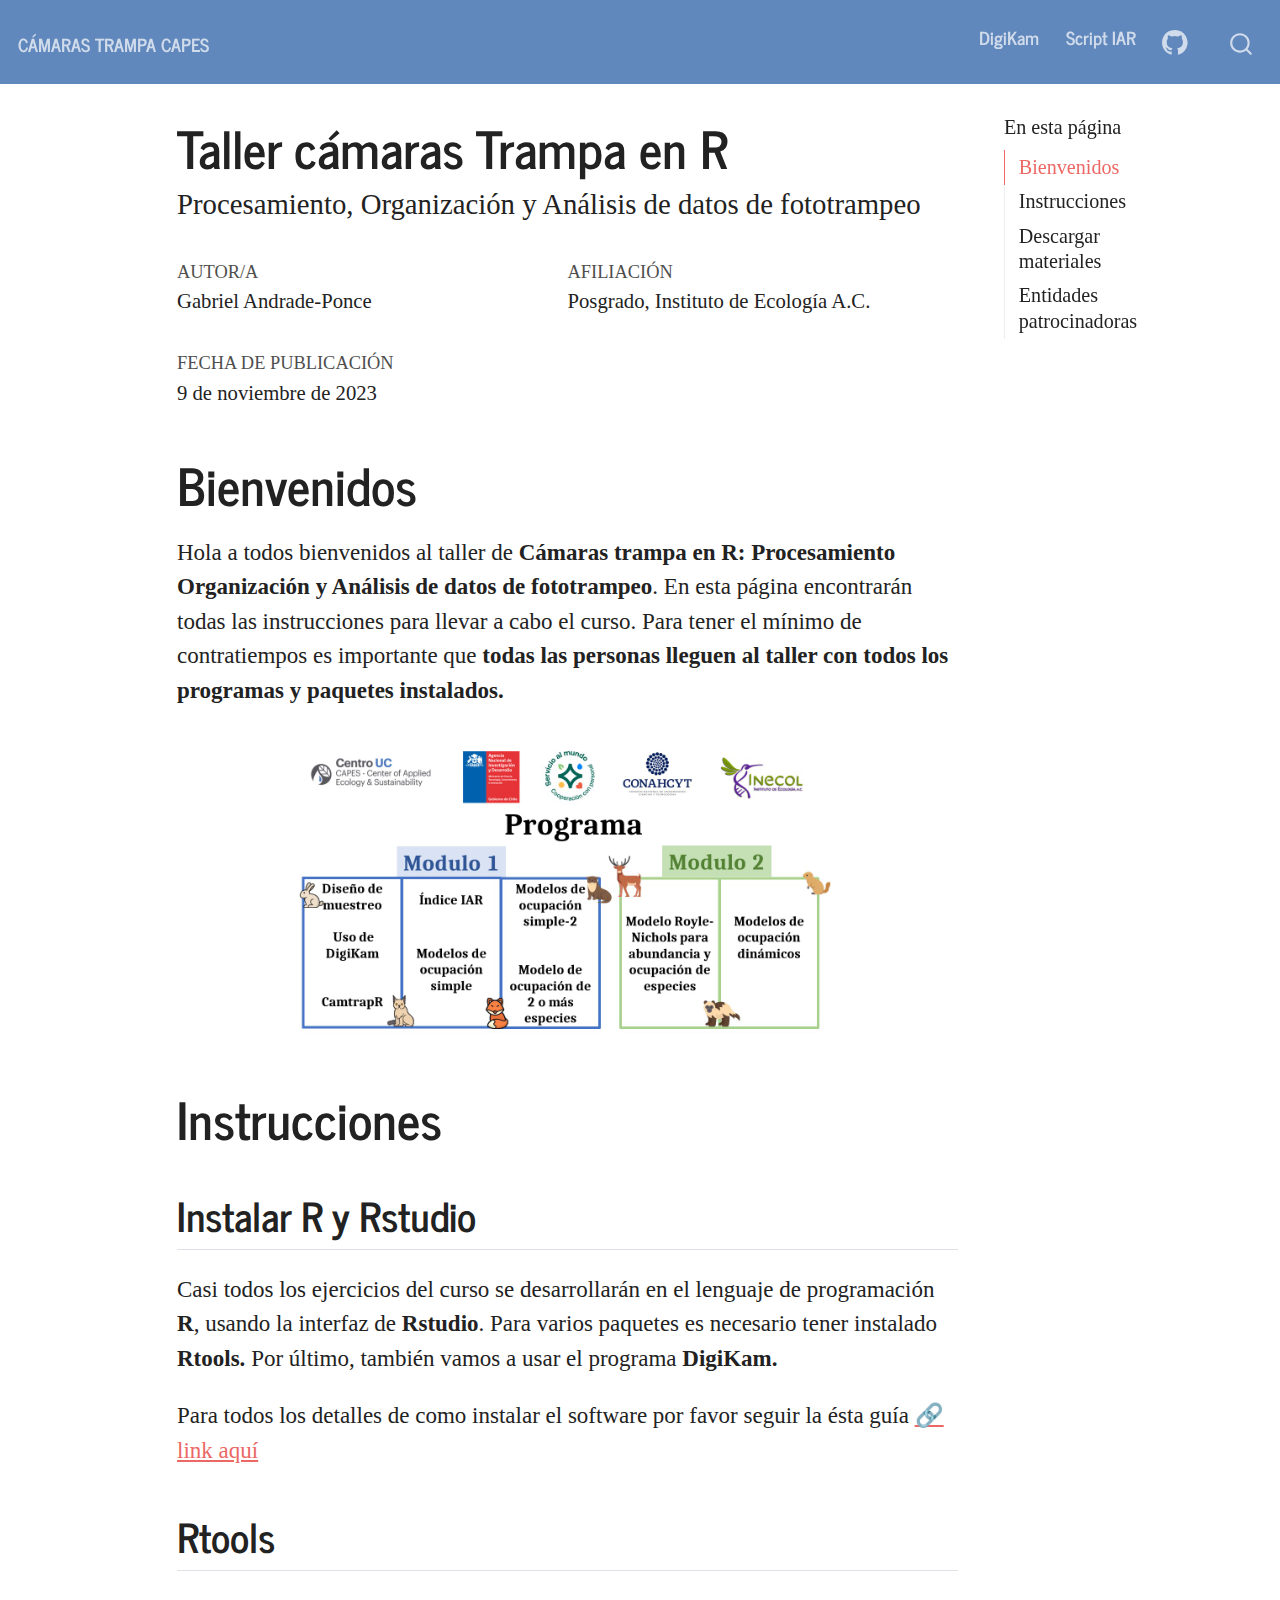
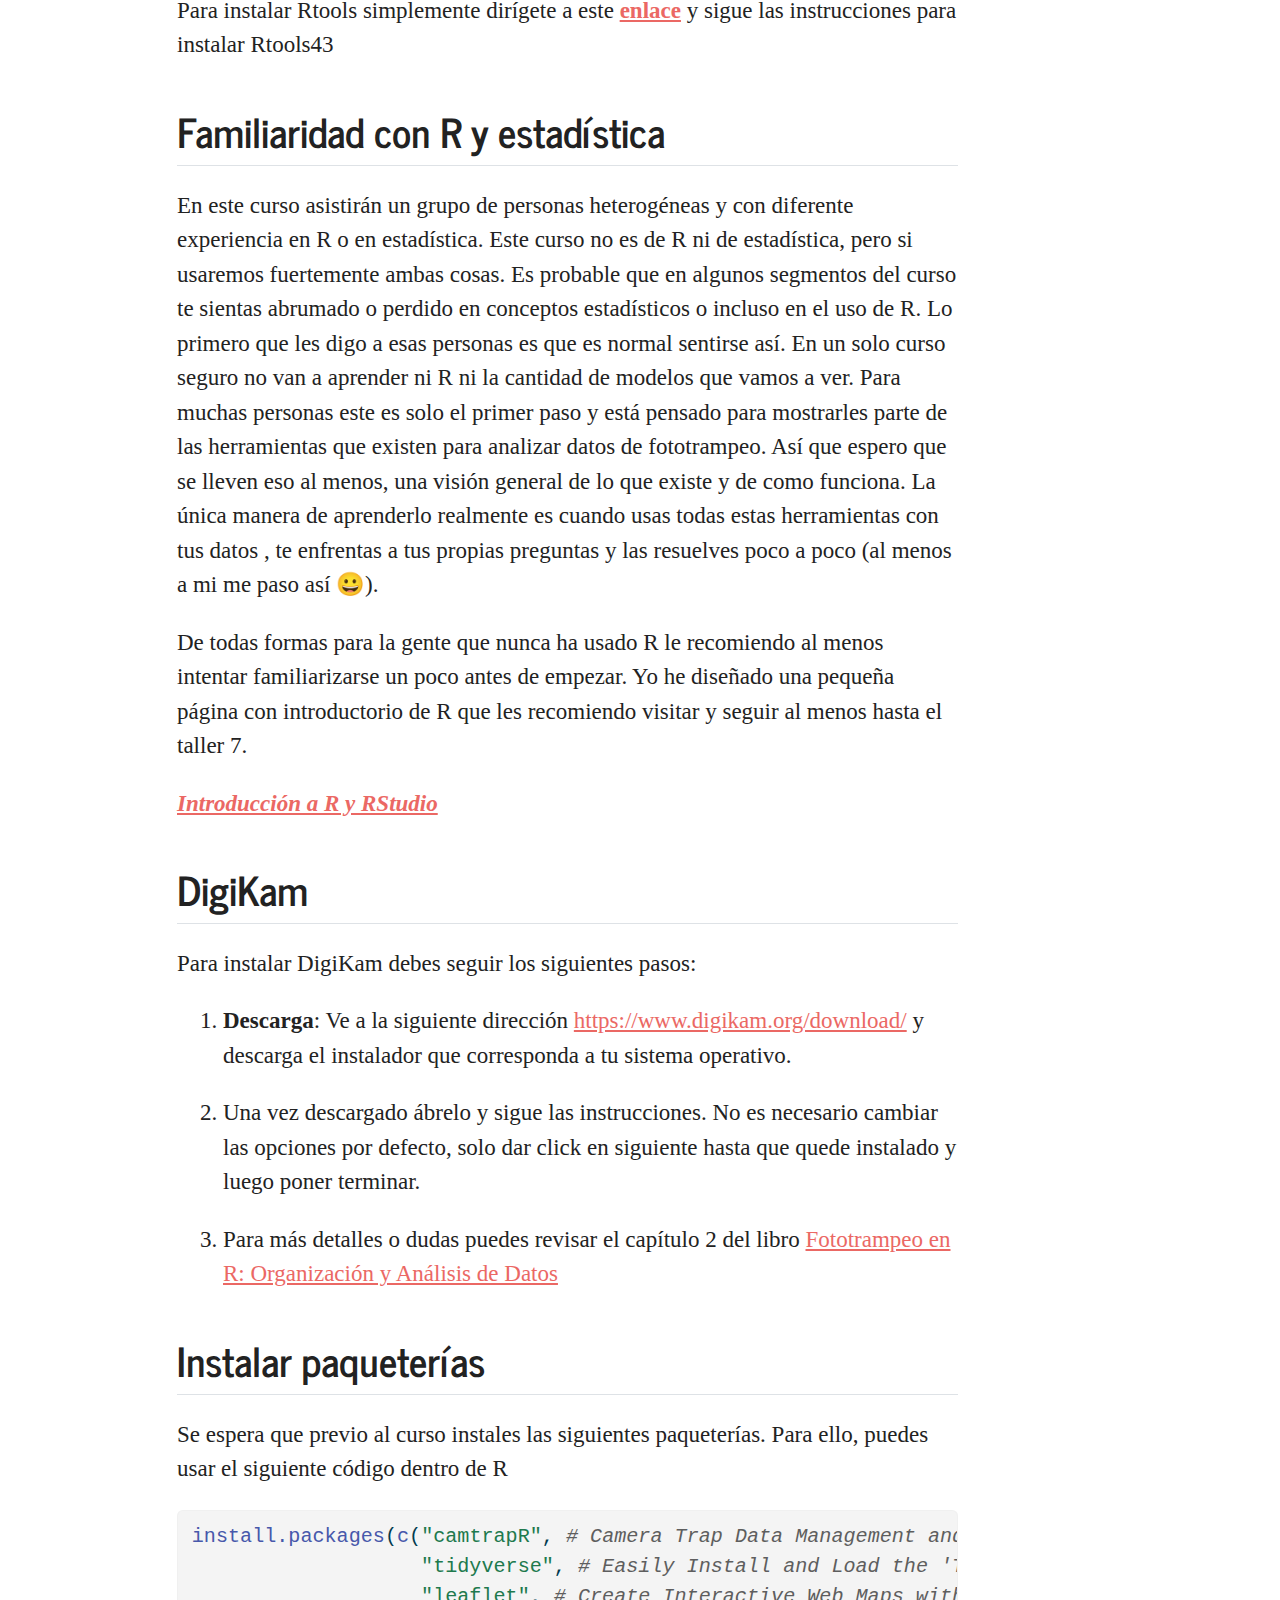
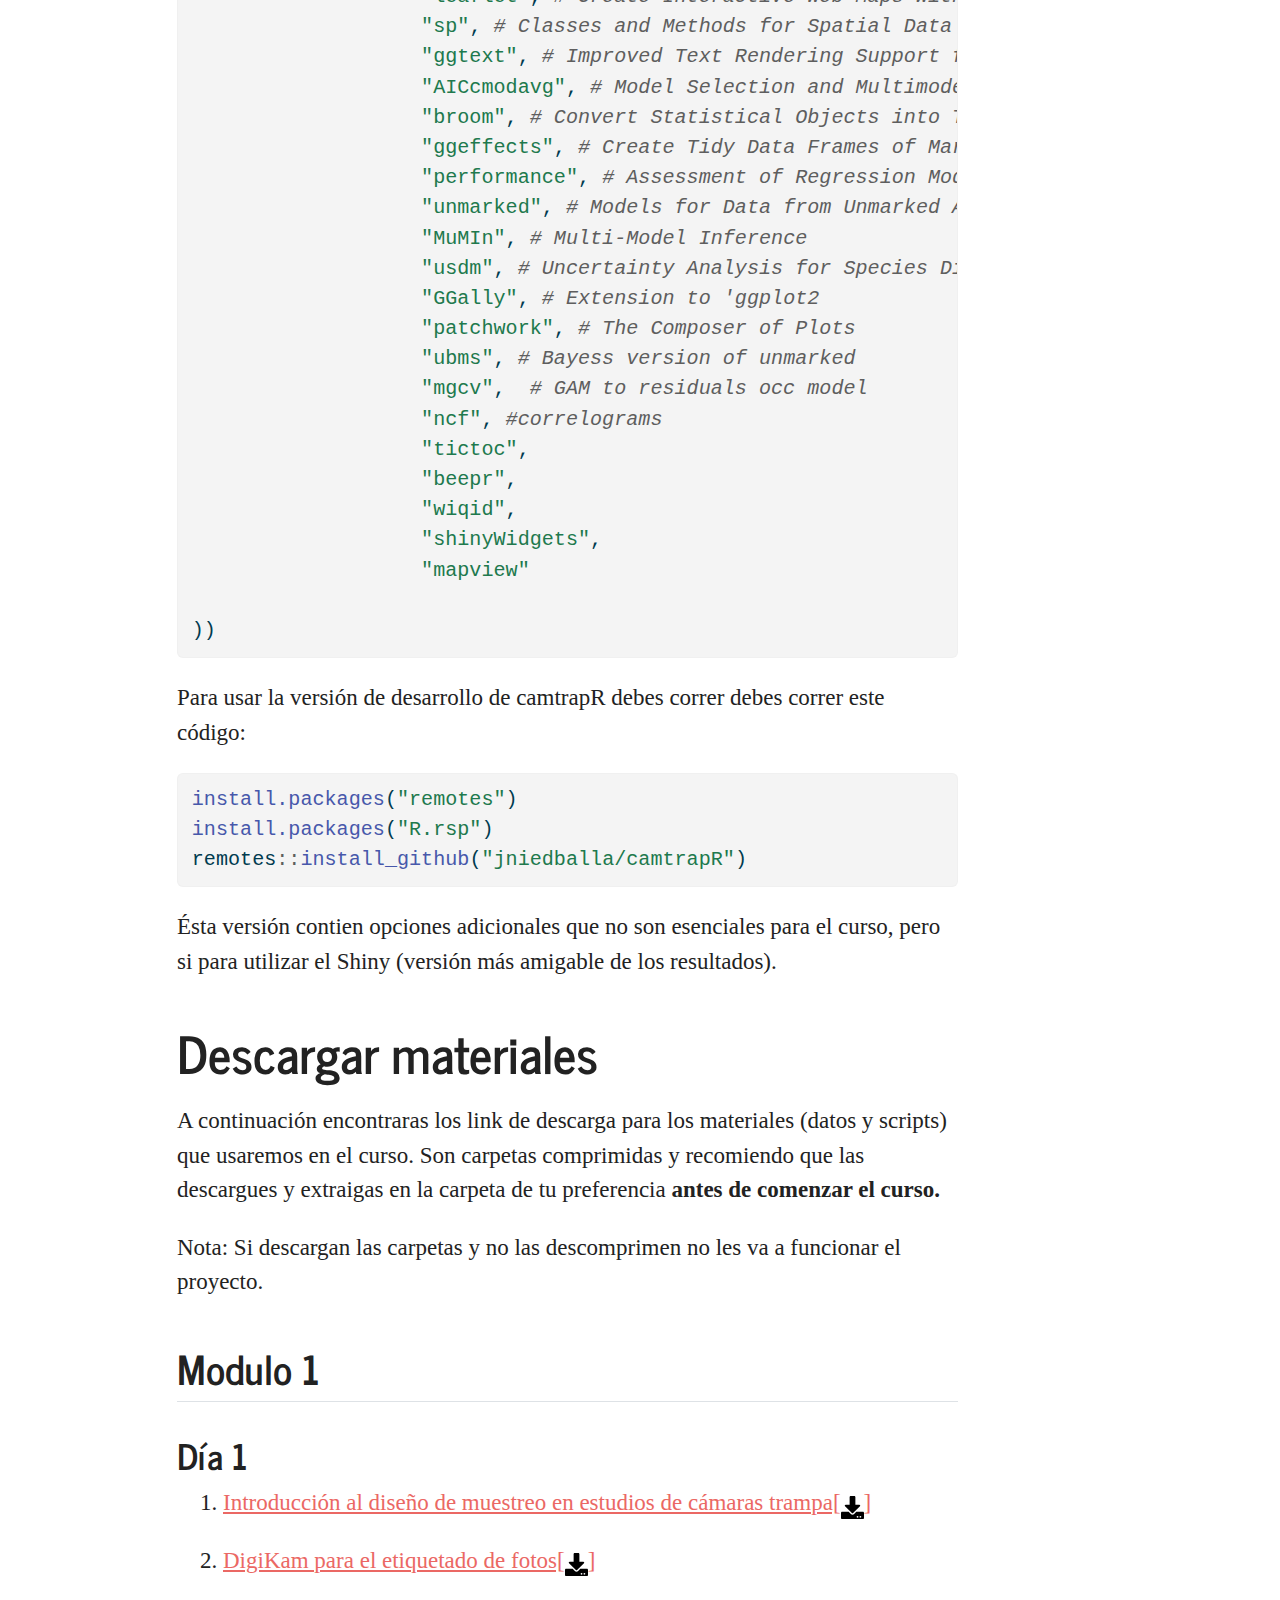
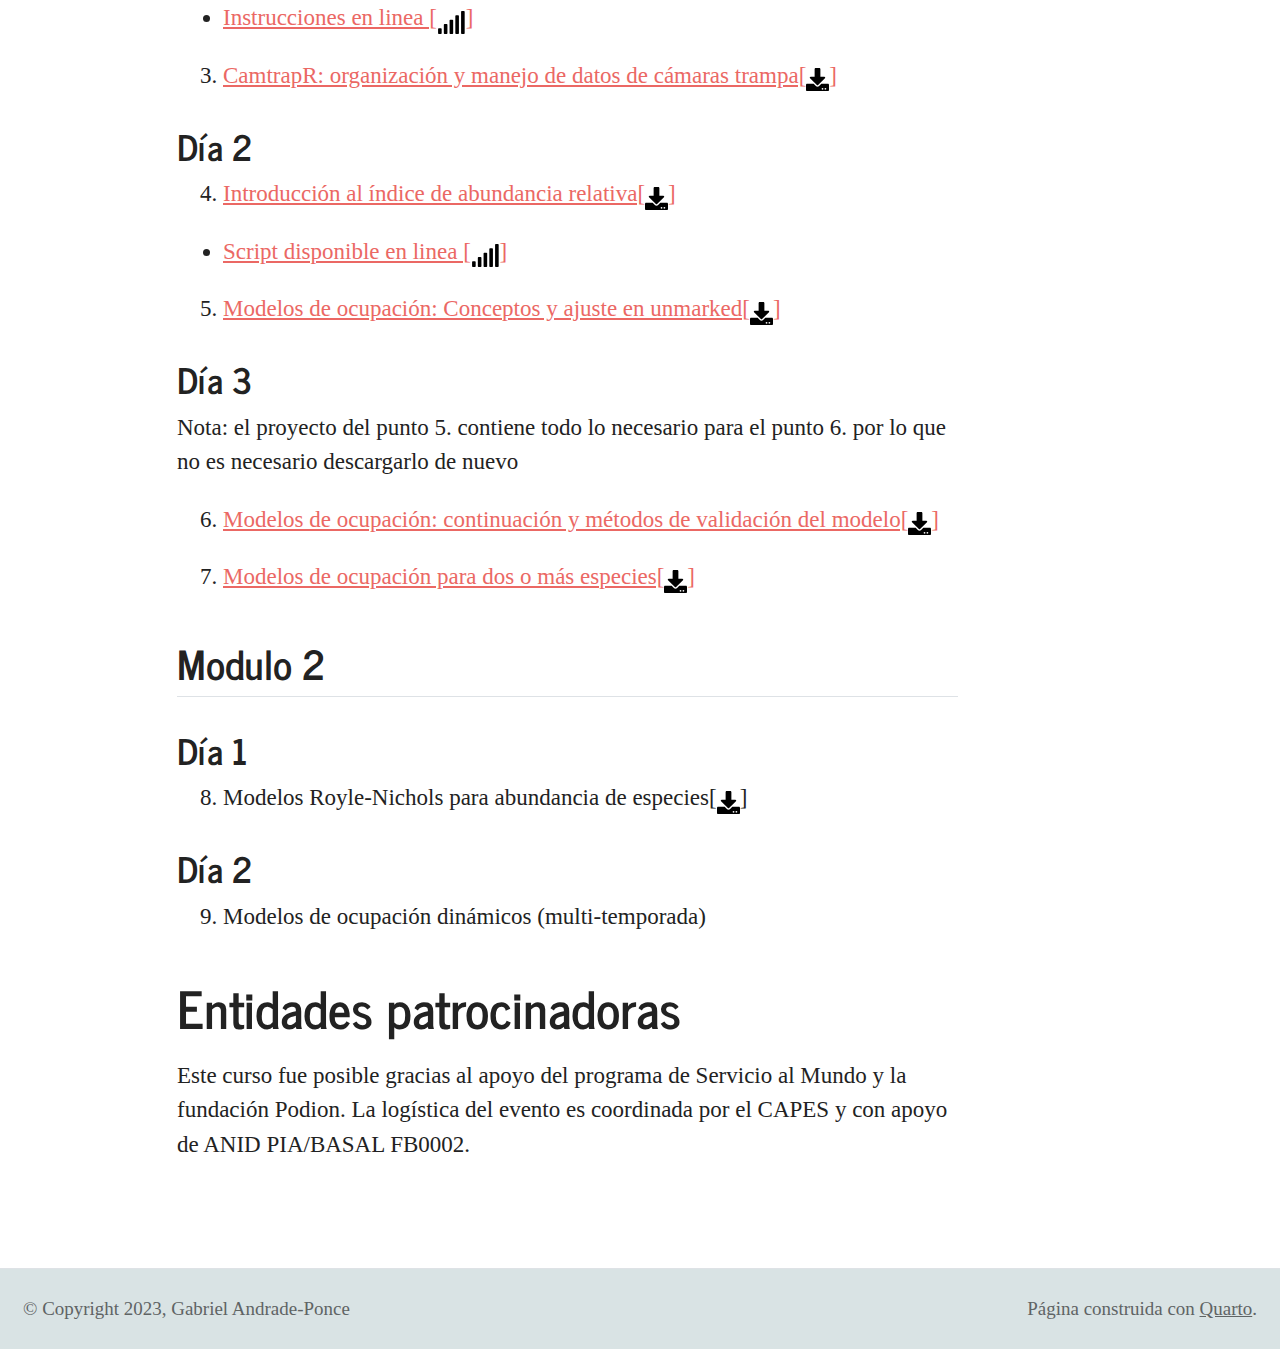
==== commit d37ba548: "tamaño del flayer" ====
--- a/docs/index.html
+++ b/docs/index.html
@@ -152,7 +152,7 @@
  <span class="menu-text">Script IAR</span></a>
   </li>  
   <li class="nav-item compact">
-    <a class="nav-link" href="https://github.com/gpandradep/Curso-Congreso-Chihuahhua"><i class="bi bi-github" role="img">
+    <a class="nav-link" href="https://github.com/gpandradep/Curso-Congreso-Chihuahhua"><i class="bi bi-github" role="img" aria-label="GitHub">
 </i> 
  <span class="menu-text"></span></a>
   </li>  
@@ -243,7 +243,7 @@
 <p>Hola a todos bienvenidos al taller de <strong>Cámaras trampa en R: Procesamiento Organización y Análisis de datos de fototrampeo</strong>. En esta página encontrarán todas las instrucciones para llevar a cabo el curso. Para tener el mínimo de contratiempos es importante que <strong>todas las personas lleguen al taller con todos los programas y paquetes instalados.</strong></p>
 <div class="quarto-figure quarto-figure-center">
 <figure class="figure">
-<p><img src="img/flayer.jpg" class="img-fluid figure-img" width="462"></p>
+<p><img src="img/flayer.jpg" class="img-fluid figure-img" width="538"></p>
 </figure>
 </div>
 </section>
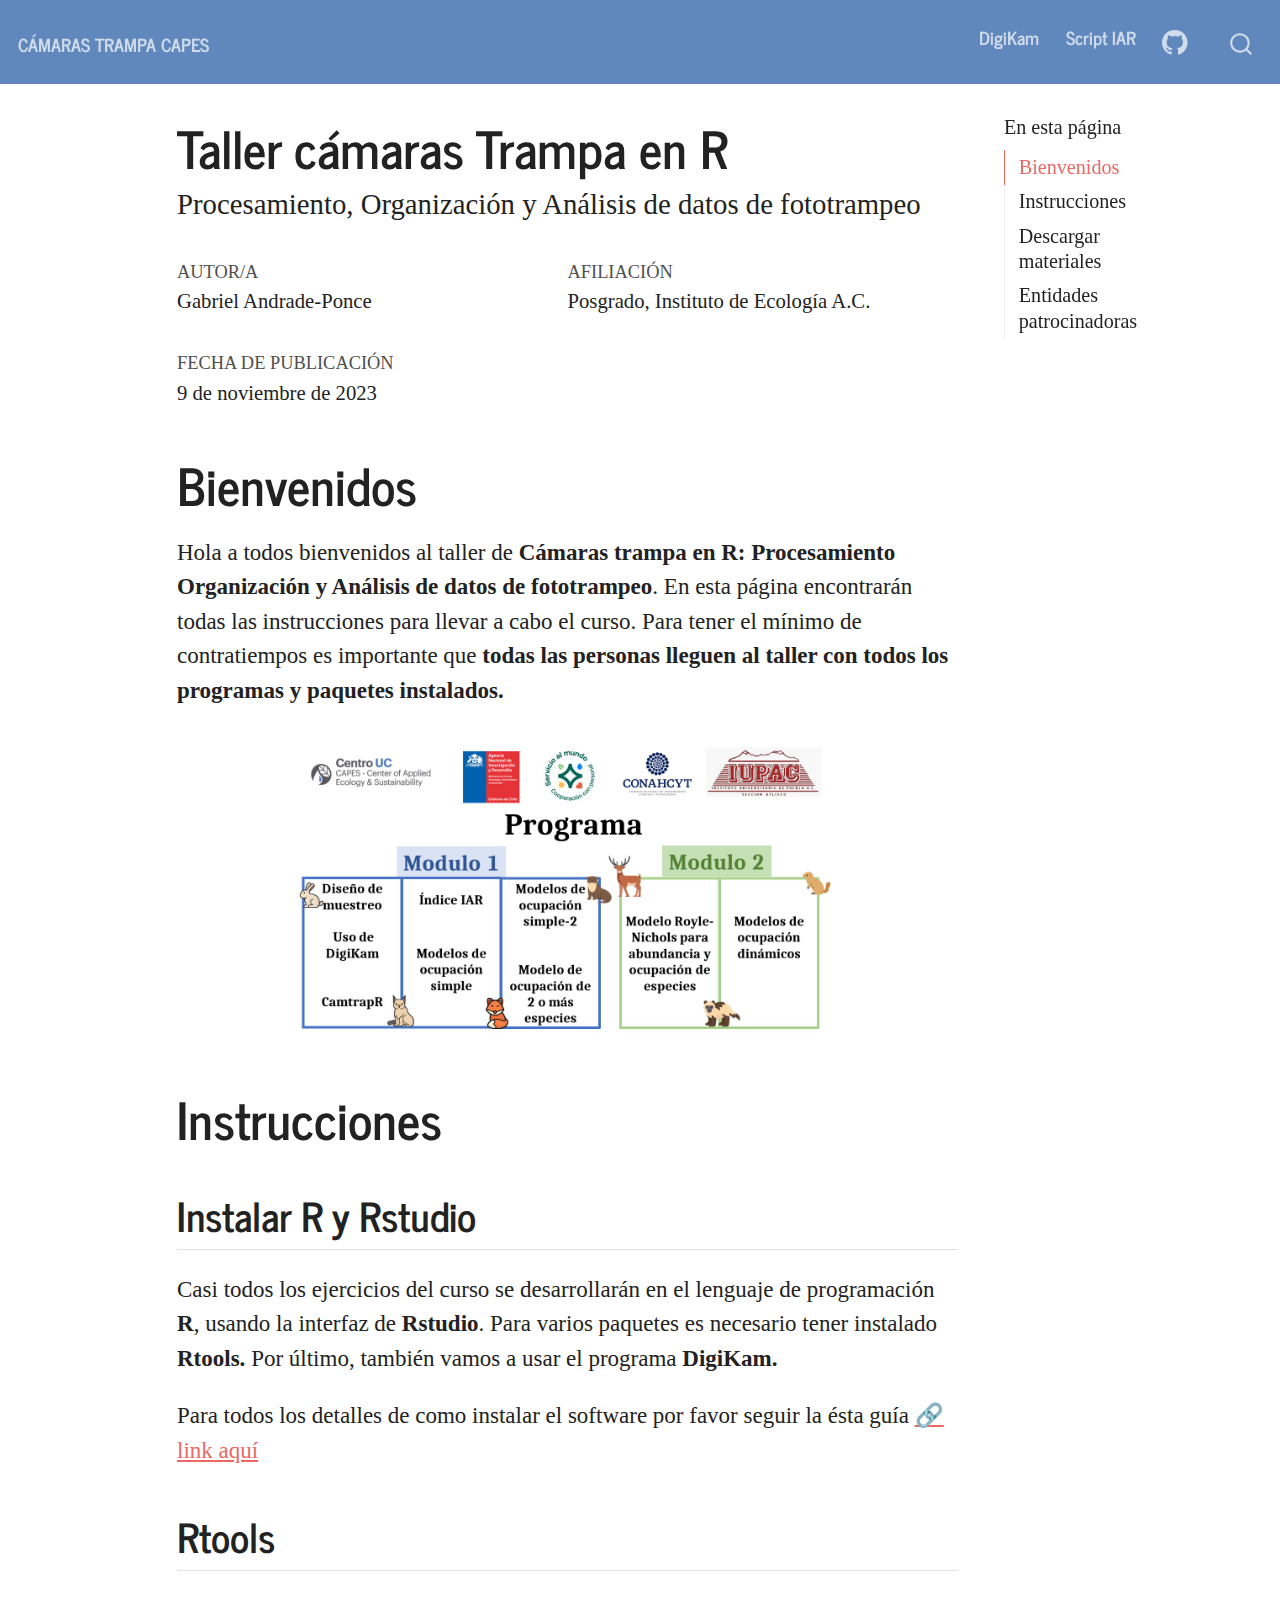
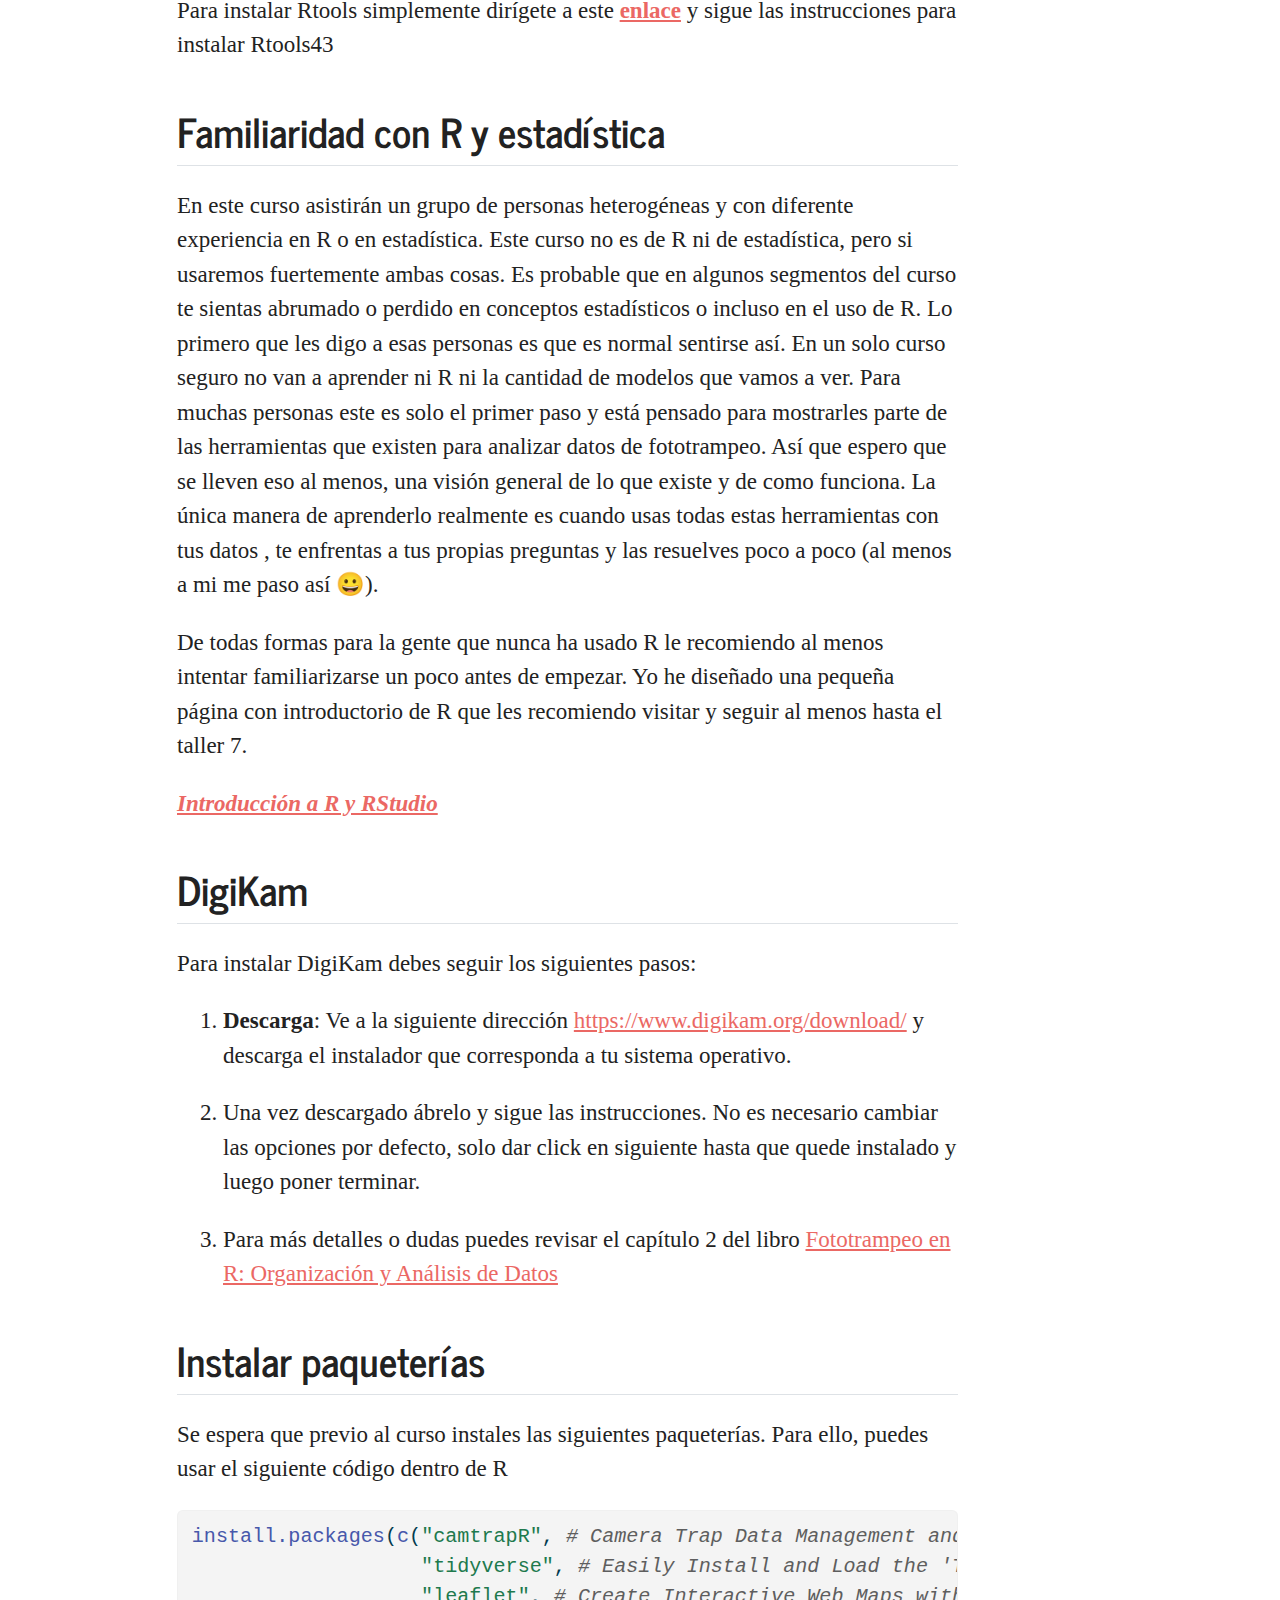
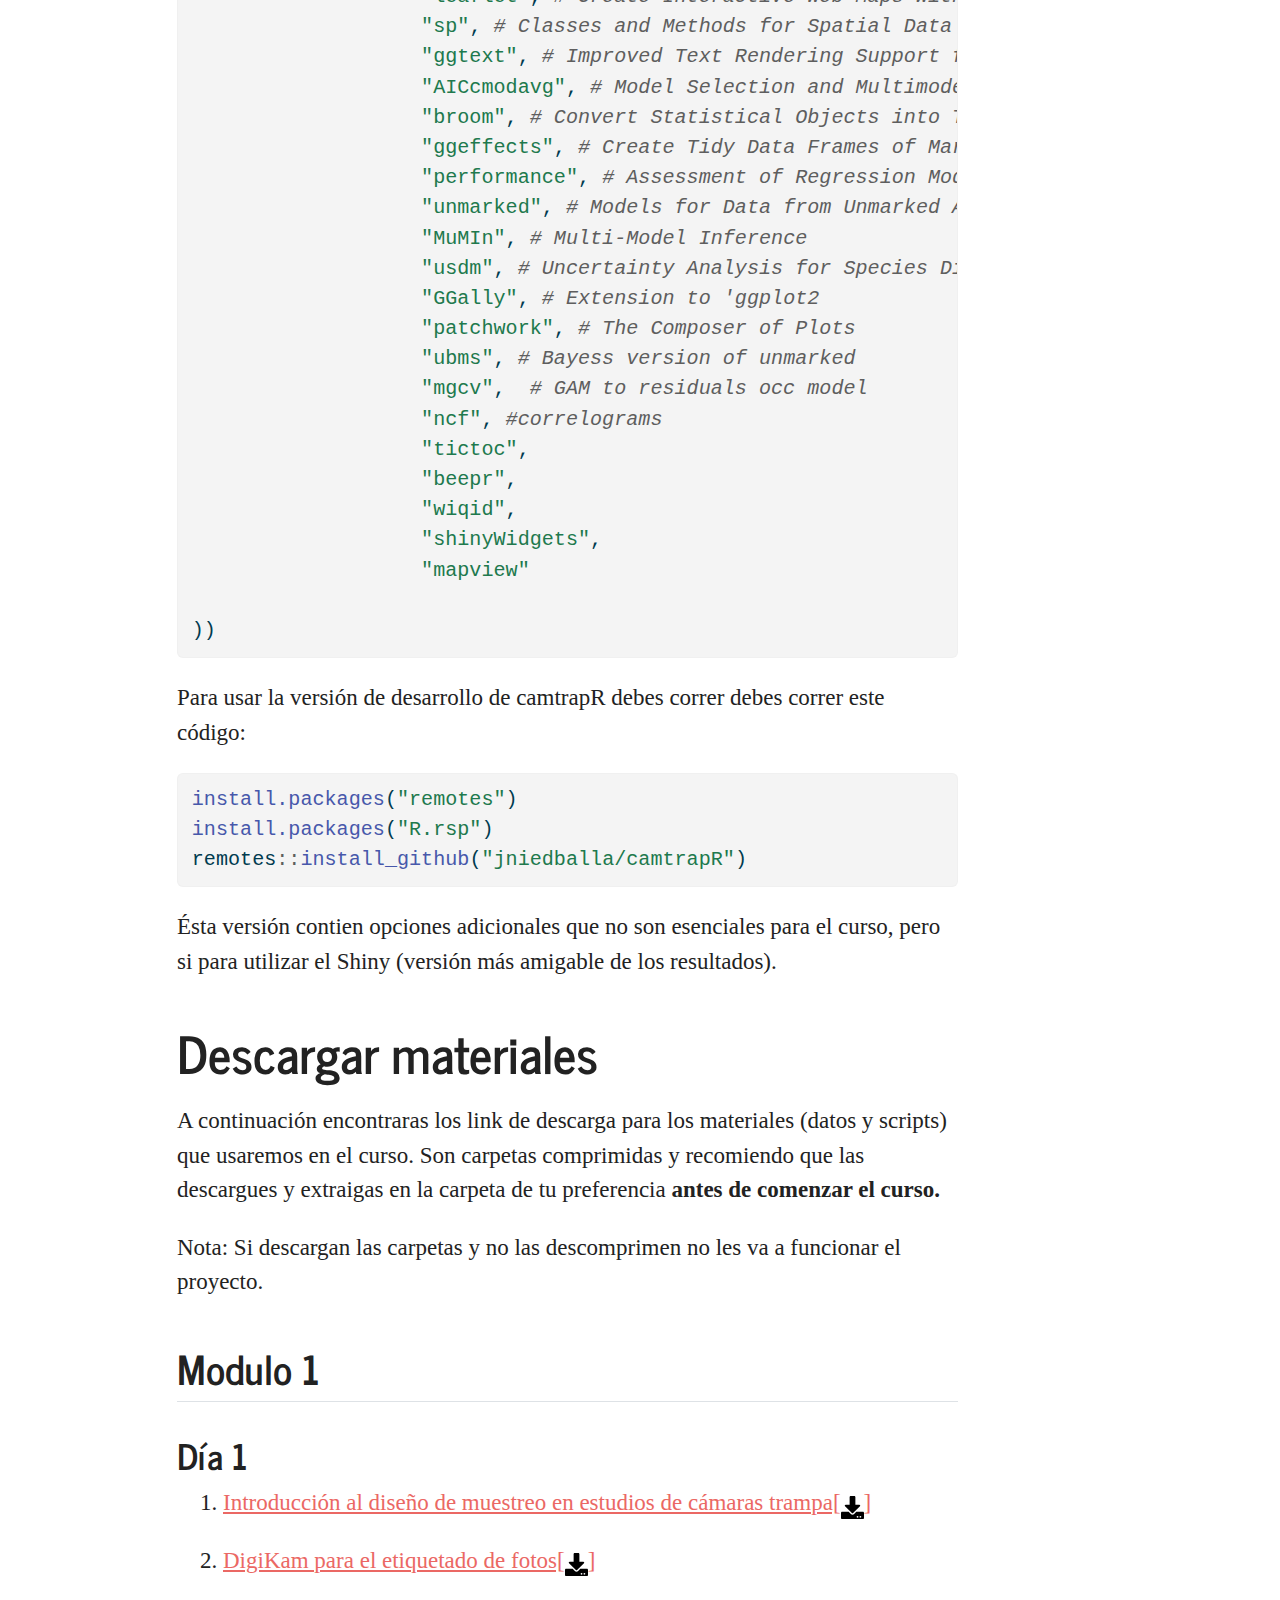
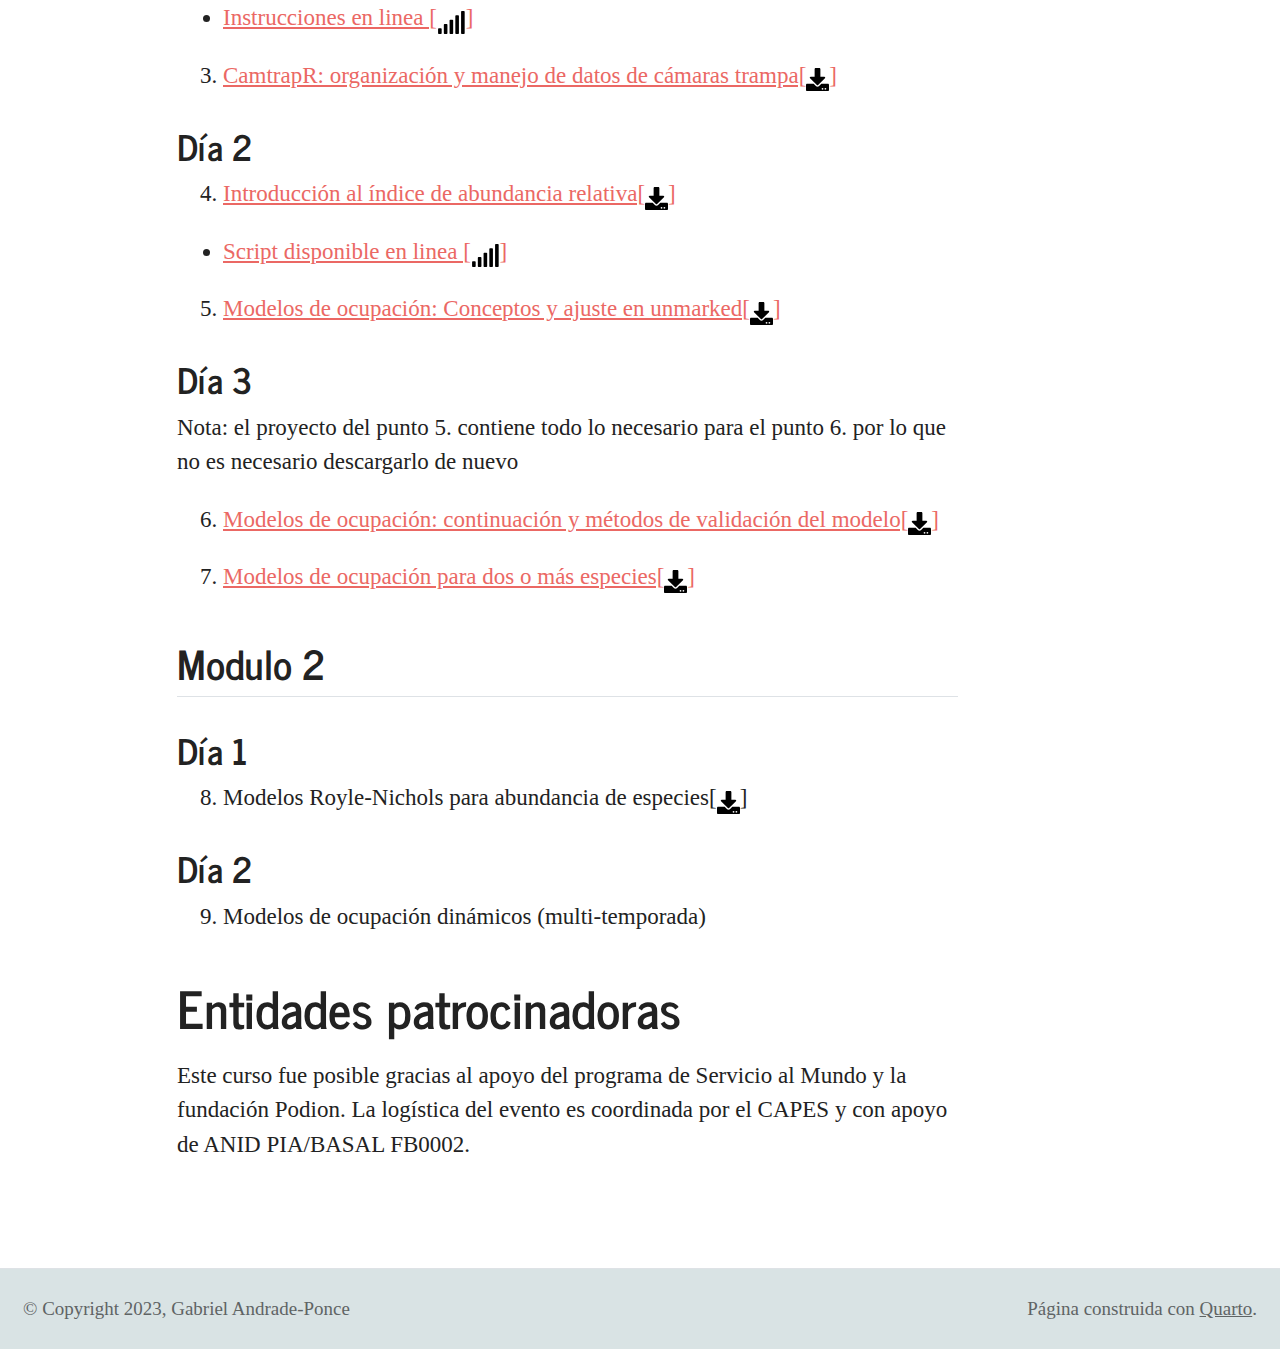
==== commit a67c9a81: "logo fix" ====
--- a/docs/index.html
+++ b/docs/index.html
@@ -152,7 +152,7 @@
  <span class="menu-text">Script IAR</span></a>
   </li>  
   <li class="nav-item compact">
-    <a class="nav-link" href="https://github.com/gpandradep/Curso-Congreso-Chihuahhua"><i class="bi bi-github" role="img" aria-label="GitHub">
+    <a class="nav-link" href="https://github.com/gpandradep/Curso-Congreso-Chihuahhua"><i class="bi bi-github" role="img">
 </i> 
  <span class="menu-text"></span></a>
   </li>  
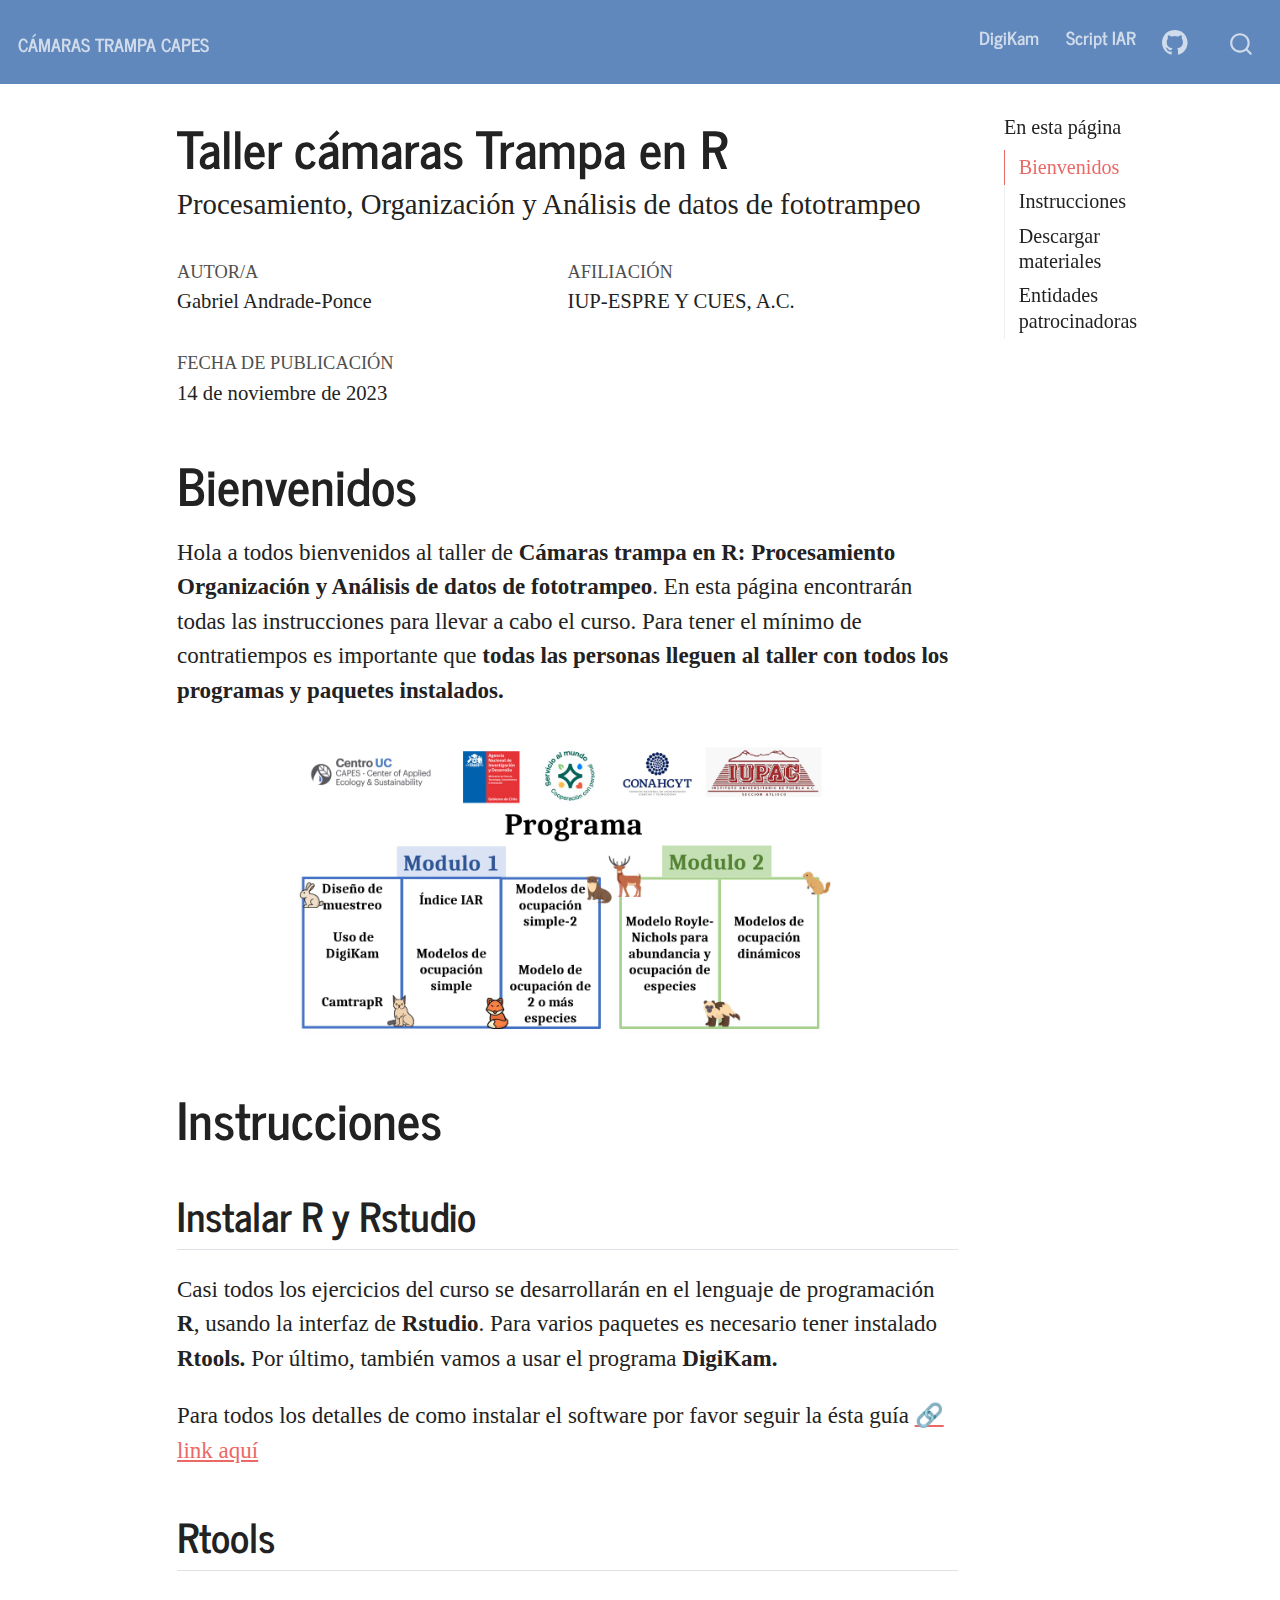
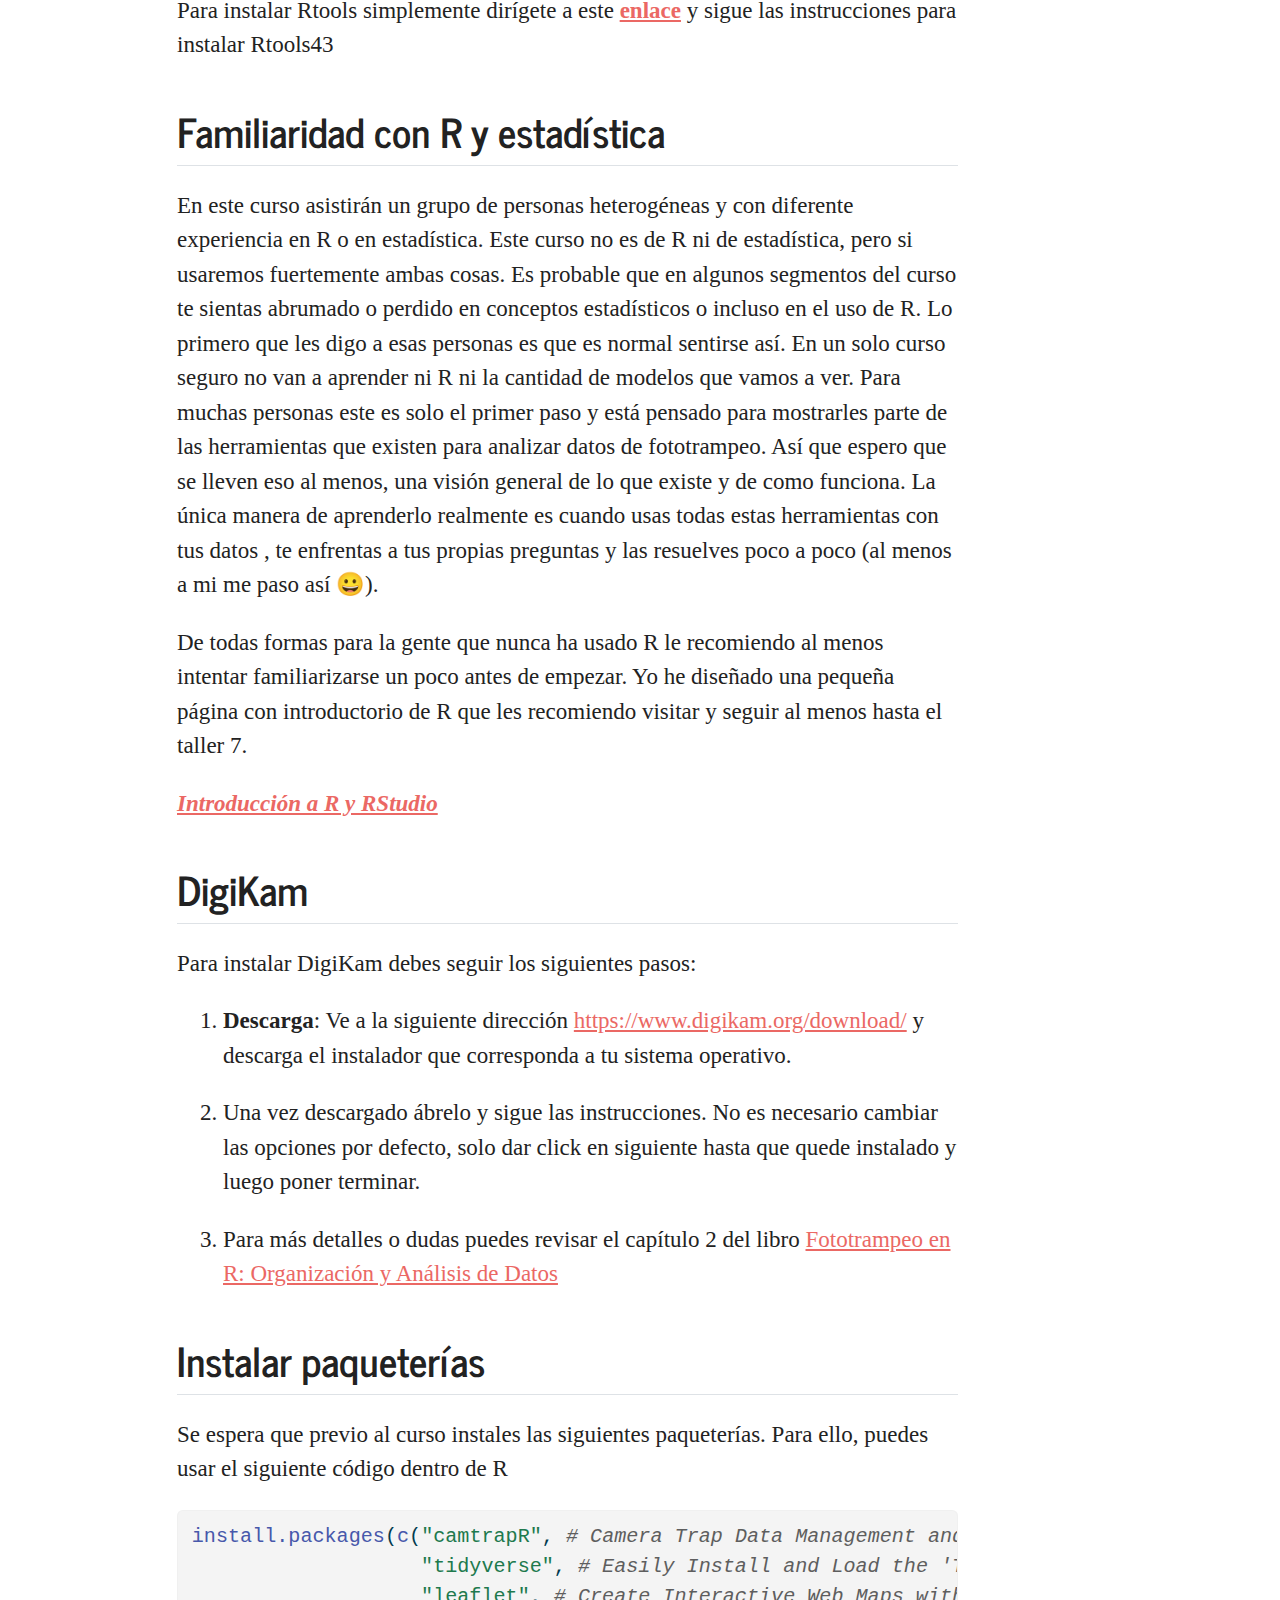
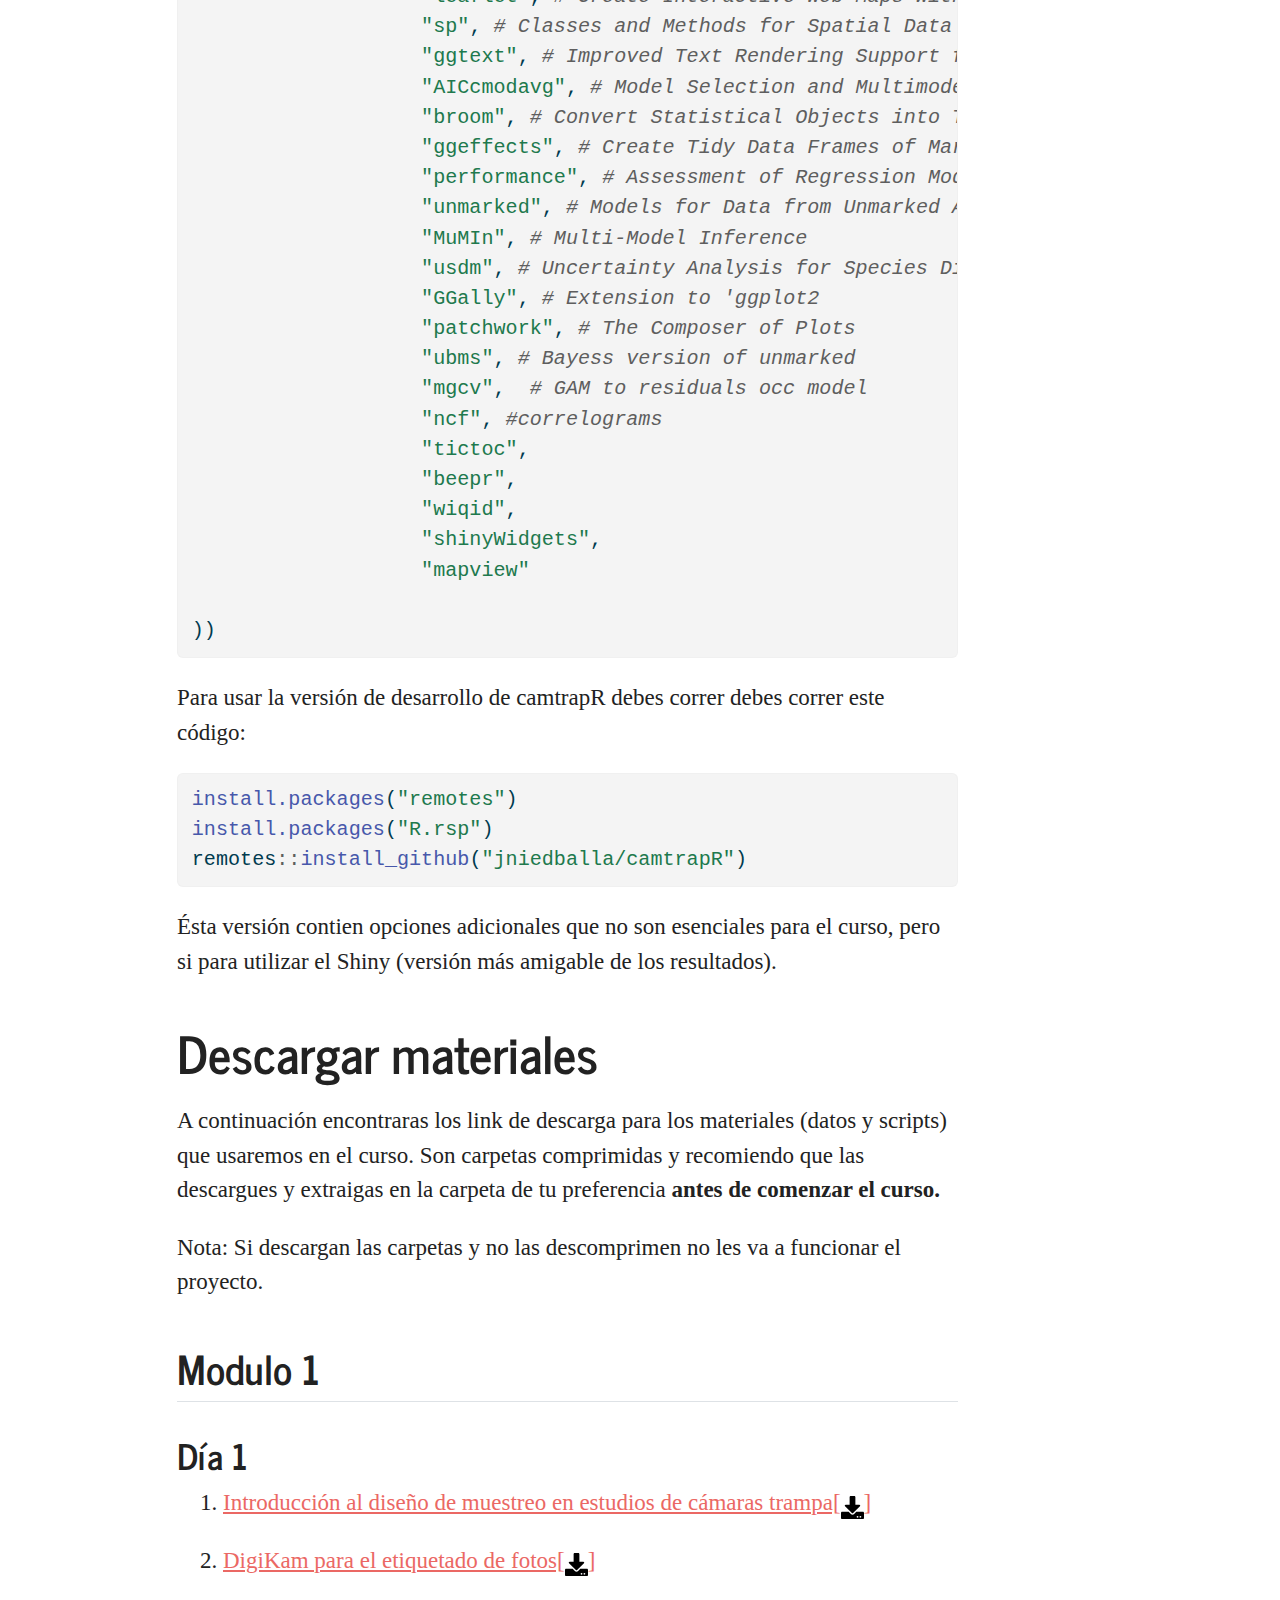
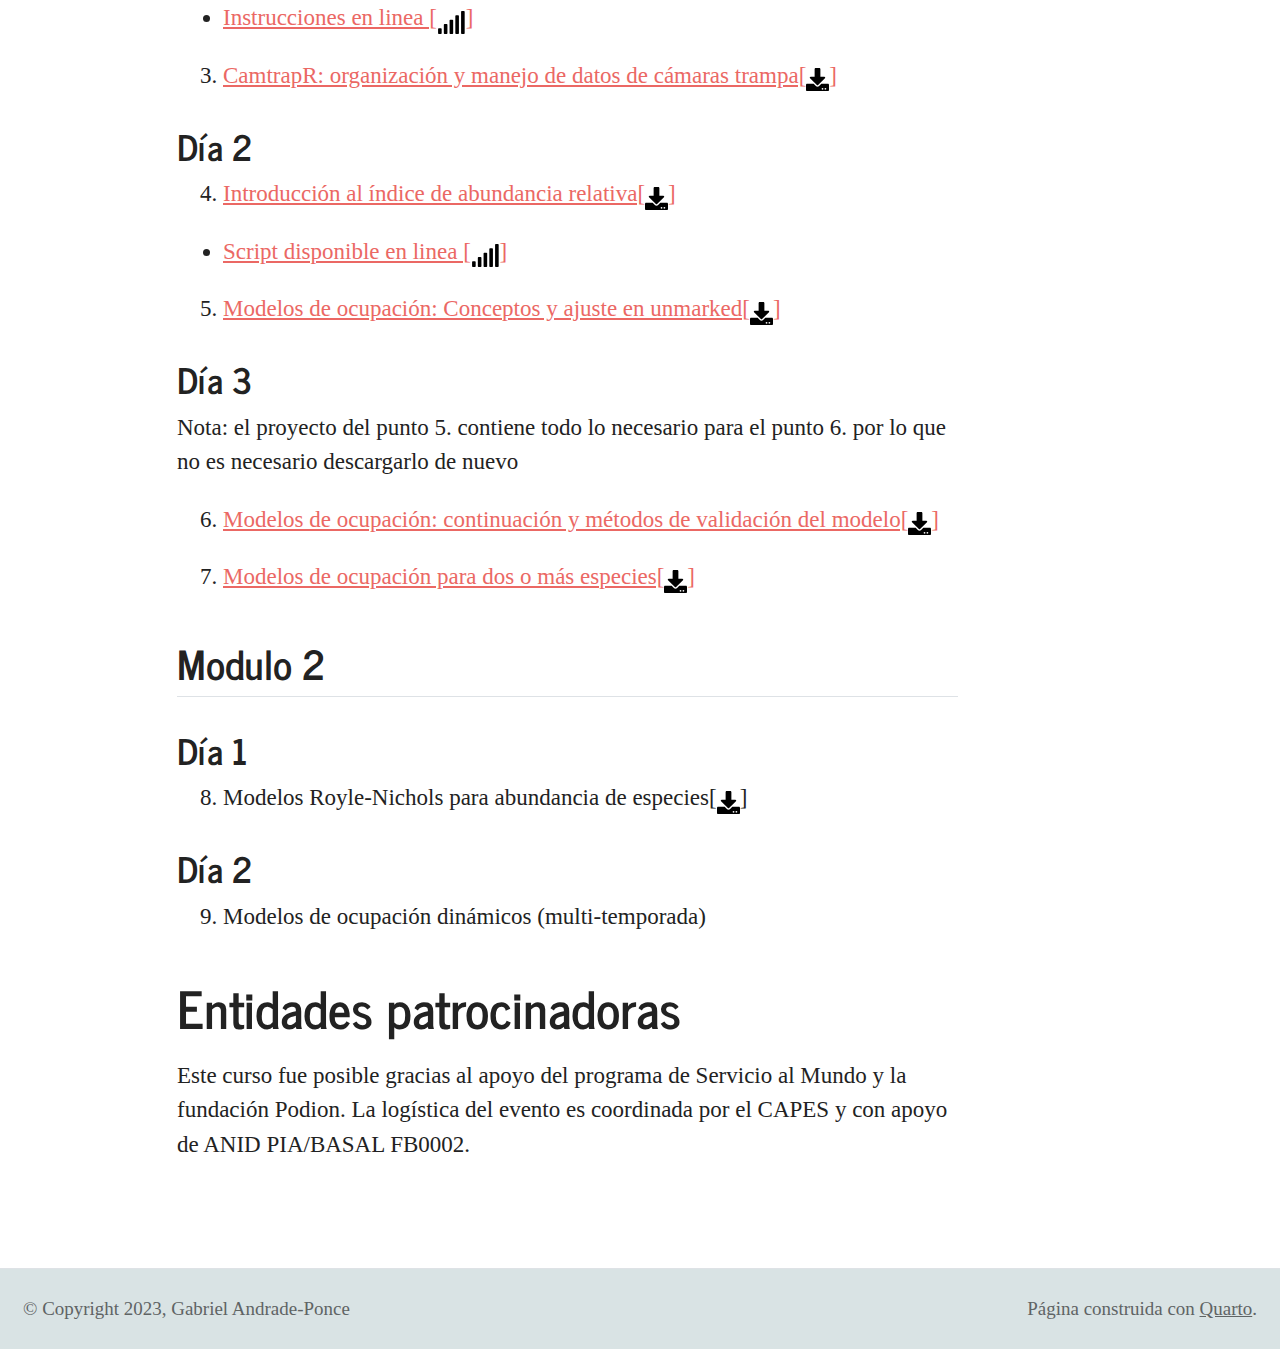
==== commit 48c5c8dc: "affiliacion y fecha" ====
--- a/docs/index.html
+++ b/docs/index.html
@@ -217,7 +217,7 @@
   </div>
     <div class="quarto-title-meta-contents">
         <p class="affiliation">
-            Posgrado, Instituto de Ecología A.C.
+            IUP-ESPRE Y CUES, A.C.
           </p>
       </div>
     </div>
@@ -228,7 +228,7 @@
     <div>
     <div class="quarto-title-meta-heading">Fecha de publicación</div>
     <div class="quarto-title-meta-contents">
-      <p class="date">9 de noviembre de 2023</p>
+      <p class="date">14 de noviembre de 2023</p>
     </div>
   </div>
   
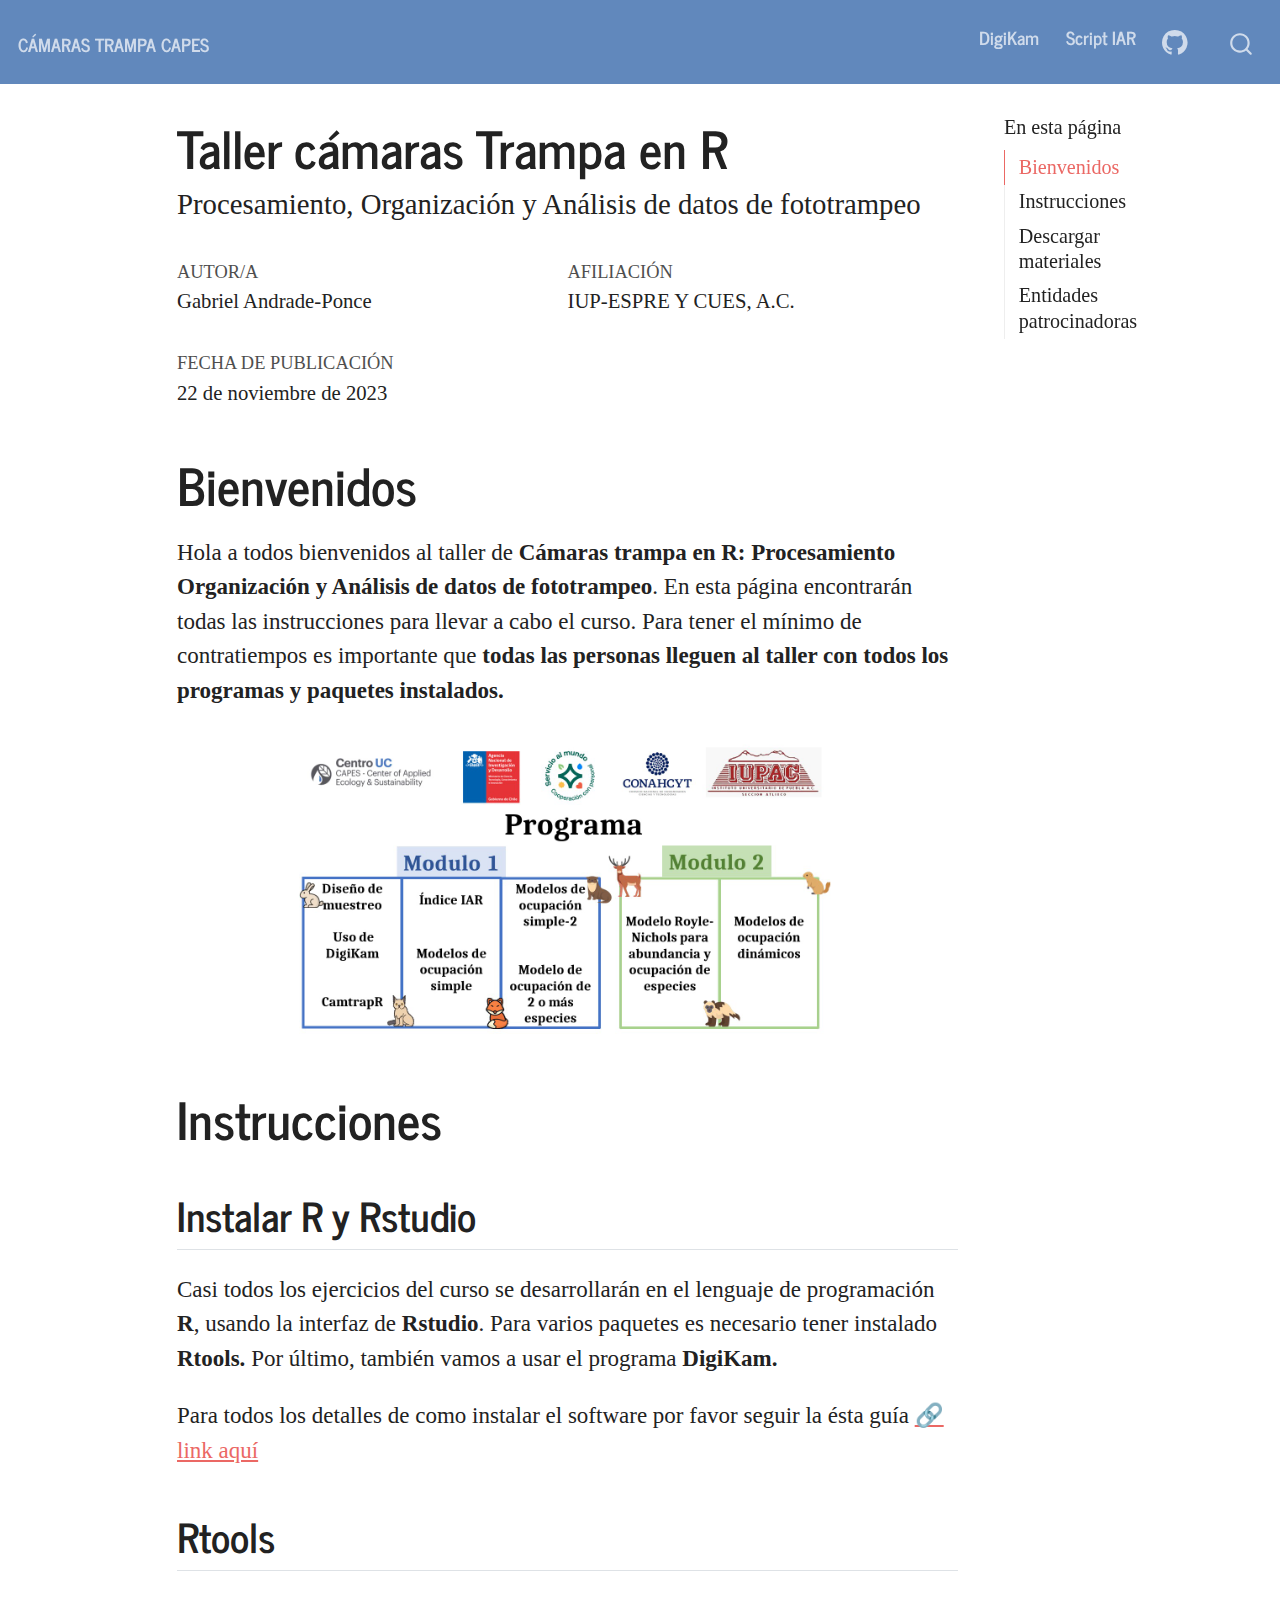
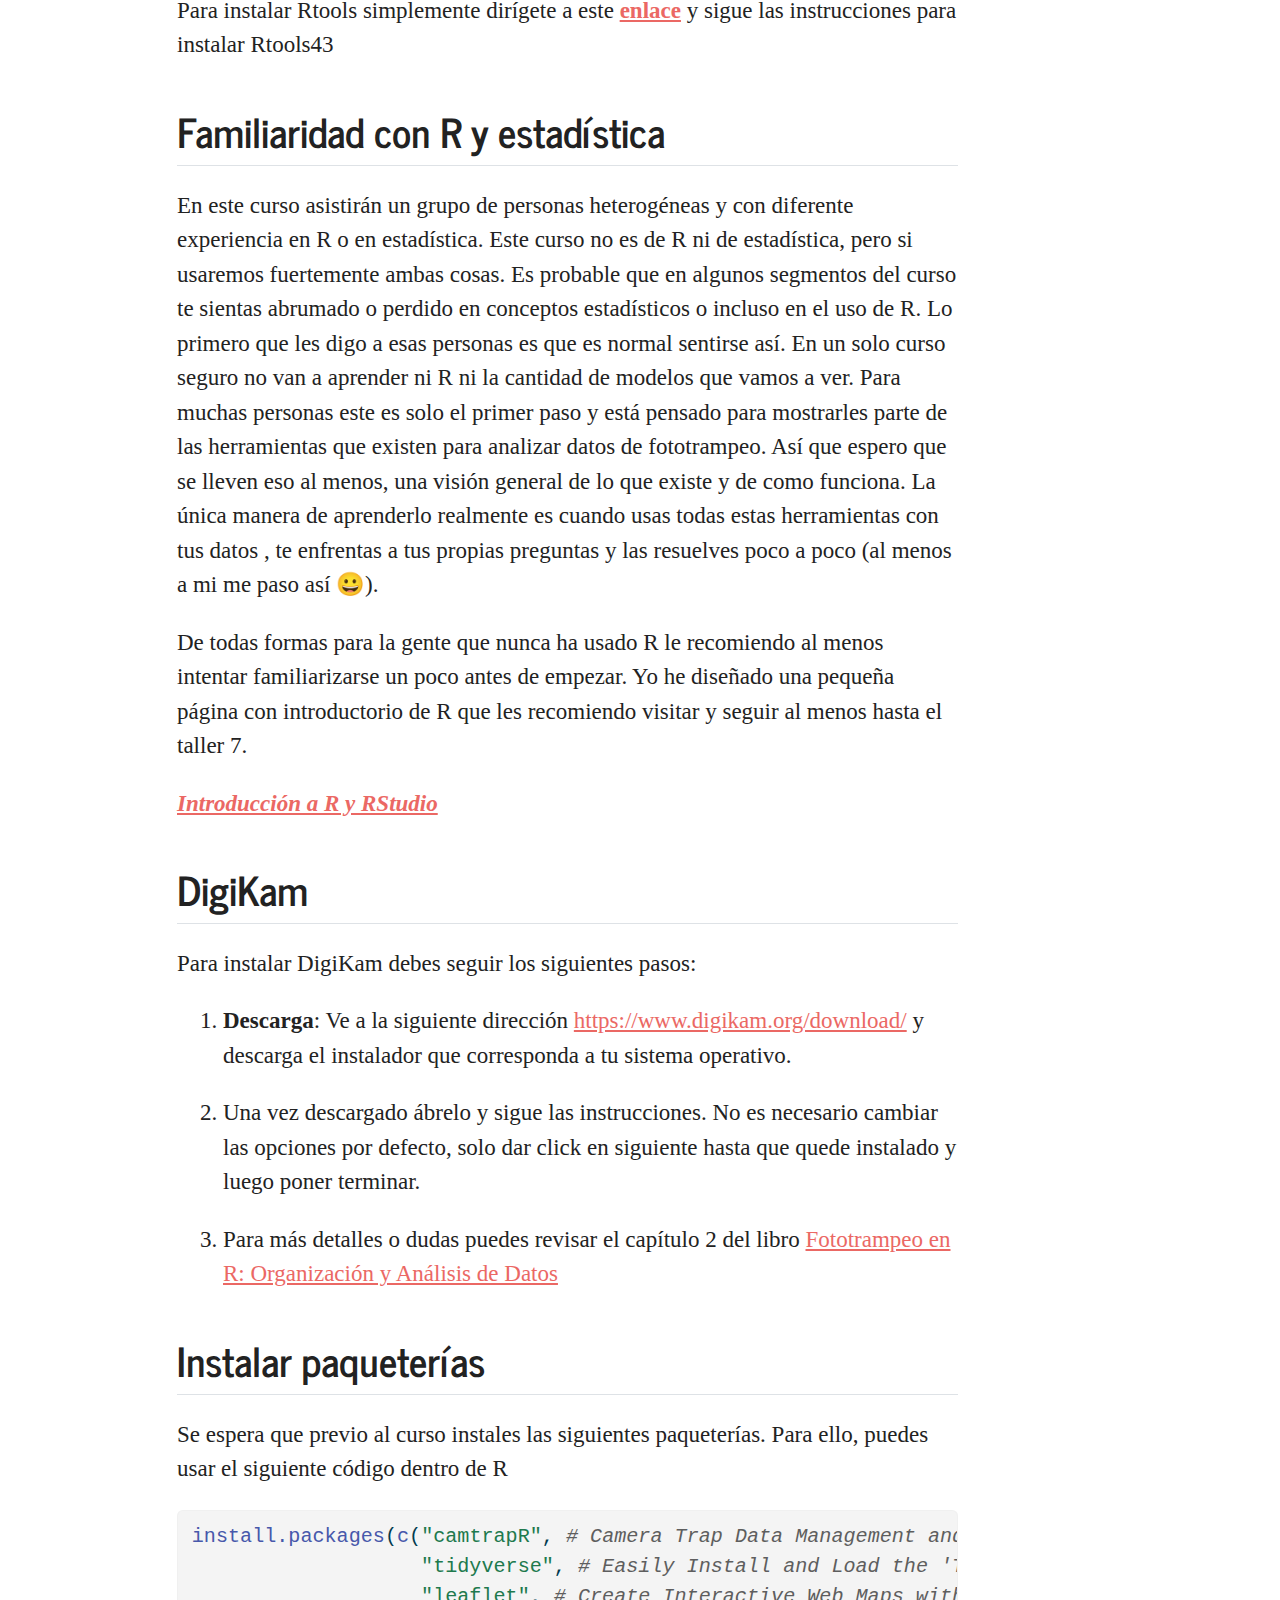
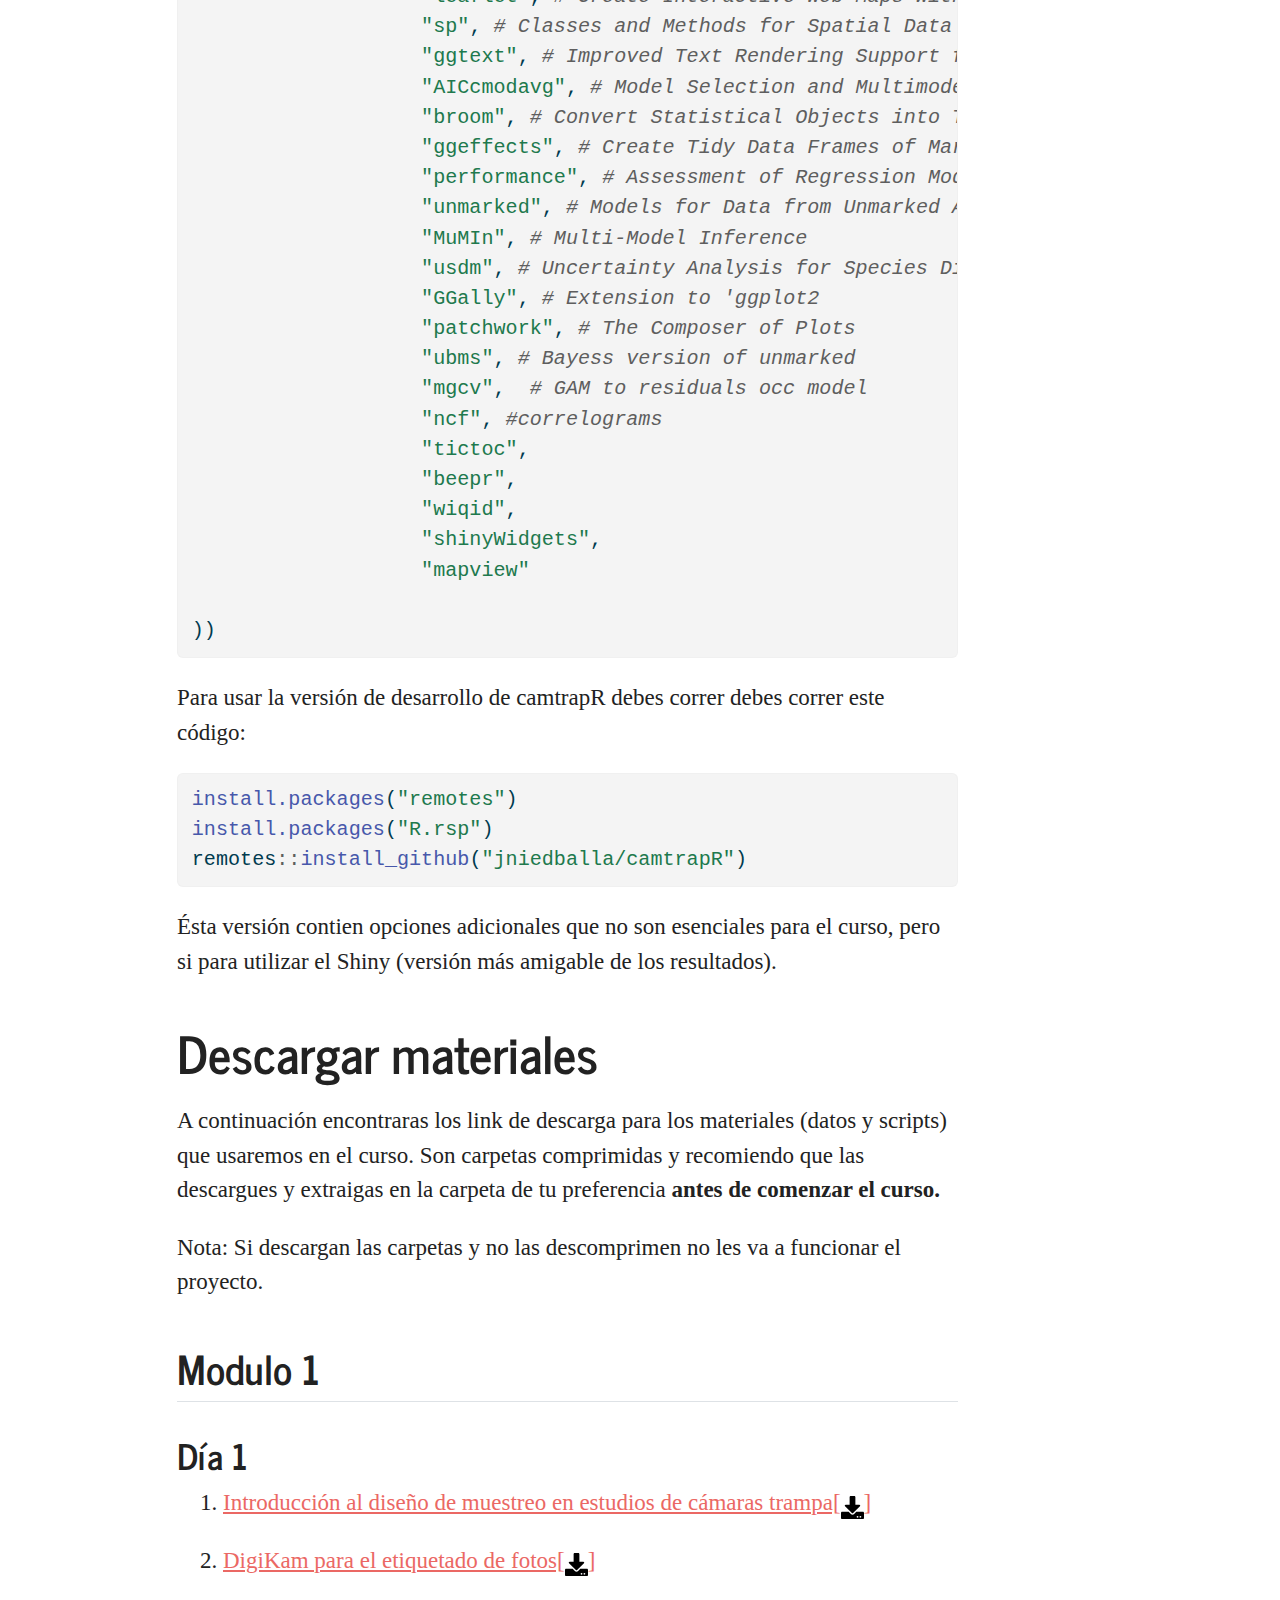
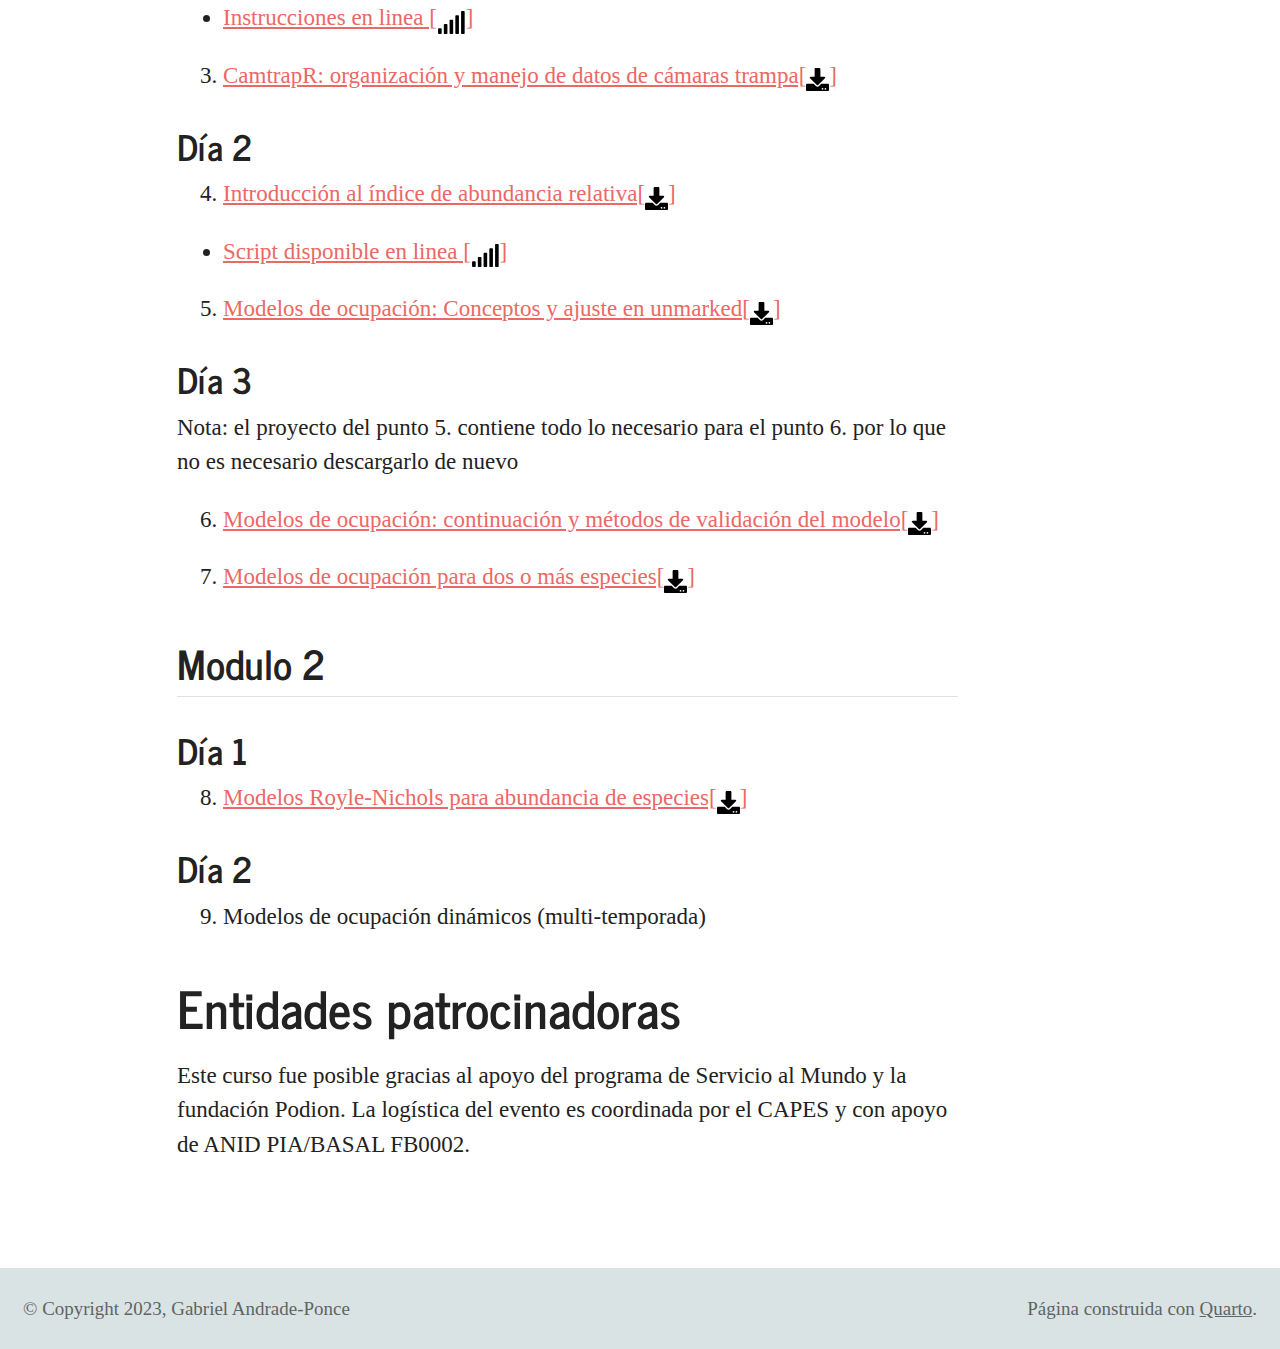
==== commit c61ec7f6: "Royle Nichols" ====
--- a/docs/index.html
+++ b/docs/index.html
@@ -228,7 +228,7 @@
     <div>
     <div class="quarto-title-meta-heading">Fecha de publicación</div>
     <div class="quarto-title-meta-contents">
-      <p class="date">14 de noviembre de 2023</p>
+      <p class="date">22 de noviembre de 2023</p>
     </div>
   </div>
   
@@ -356,7 +356,7 @@
 <section id="día-1-1" class="level3">
 <h3 class="anchored" data-anchor-id="día-1-1">Día 1</h3>
 <ol start="8" type="1">
-<li>Modelos Royle-Nichols para abundancia de especies[<svg viewbox="0 0 512 512" style="height:1em;position:relative;display:inline-block;top:.1em;" xmlns="http://www.w3.org/2000/svg"> <path d="M216 0h80c13.3 0 24 10.7 24 24v168h87.7c17.8 0 26.7 21.5 14.1 34.1L269.7 378.3c-7.5 7.5-19.8 7.5-27.3 0L90.1 226.1c-12.6-12.6-3.7-34.1 14.1-34.1H192V24c0-13.3 10.7-24 24-24zm296 376v112c0 13.3-10.7 24-24 24H24c-13.3 0-24-10.7-24-24V376c0-13.3 10.7-24 24-24h146.7l49 49c20.1 20.1 52.5 20.1 72.6 0l49-49H488c13.3 0 24 10.7 24 24zm-124 88c0-11-9-20-20-20s-20 9-20 20 9 20 20 20 20-9 20-20zm64 0c0-11-9-20-20-20s-20 9-20 20 9 20 20 20 20-9 20-20z"></path></svg>]</li>
+<li><a href="https://drive.google.com/file/d/1HRrq2ZDx32zkrzvgSMNadmshQ2NQ-_K_/view?usp=drive_link">Modelos Royle-Nichols para abundancia de especies[<svg viewbox="0 0 512 512" style="height:1em;position:relative;display:inline-block;top:.1em;" xmlns="http://www.w3.org/2000/svg"> <path d="M216 0h80c13.3 0 24 10.7 24 24v168h87.7c17.8 0 26.7 21.5 14.1 34.1L269.7 378.3c-7.5 7.5-19.8 7.5-27.3 0L90.1 226.1c-12.6-12.6-3.7-34.1 14.1-34.1H192V24c0-13.3 10.7-24 24-24zm296 376v112c0 13.3-10.7 24-24 24H24c-13.3 0-24-10.7-24-24V376c0-13.3 10.7-24 24-24h146.7l49 49c20.1 20.1 52.5 20.1 72.6 0l49-49H488c13.3 0 24 10.7 24 24zm-124 88c0-11-9-20-20-20s-20 9-20 20 9 20 20 20 20-9 20-20zm64 0c0-11-9-20-20-20s-20 9-20 20 9 20 20 20 20-9 20-20z"></path></svg>]</a></li>
 </ol>
 </section>
 <section id="día-2-1" class="level3">
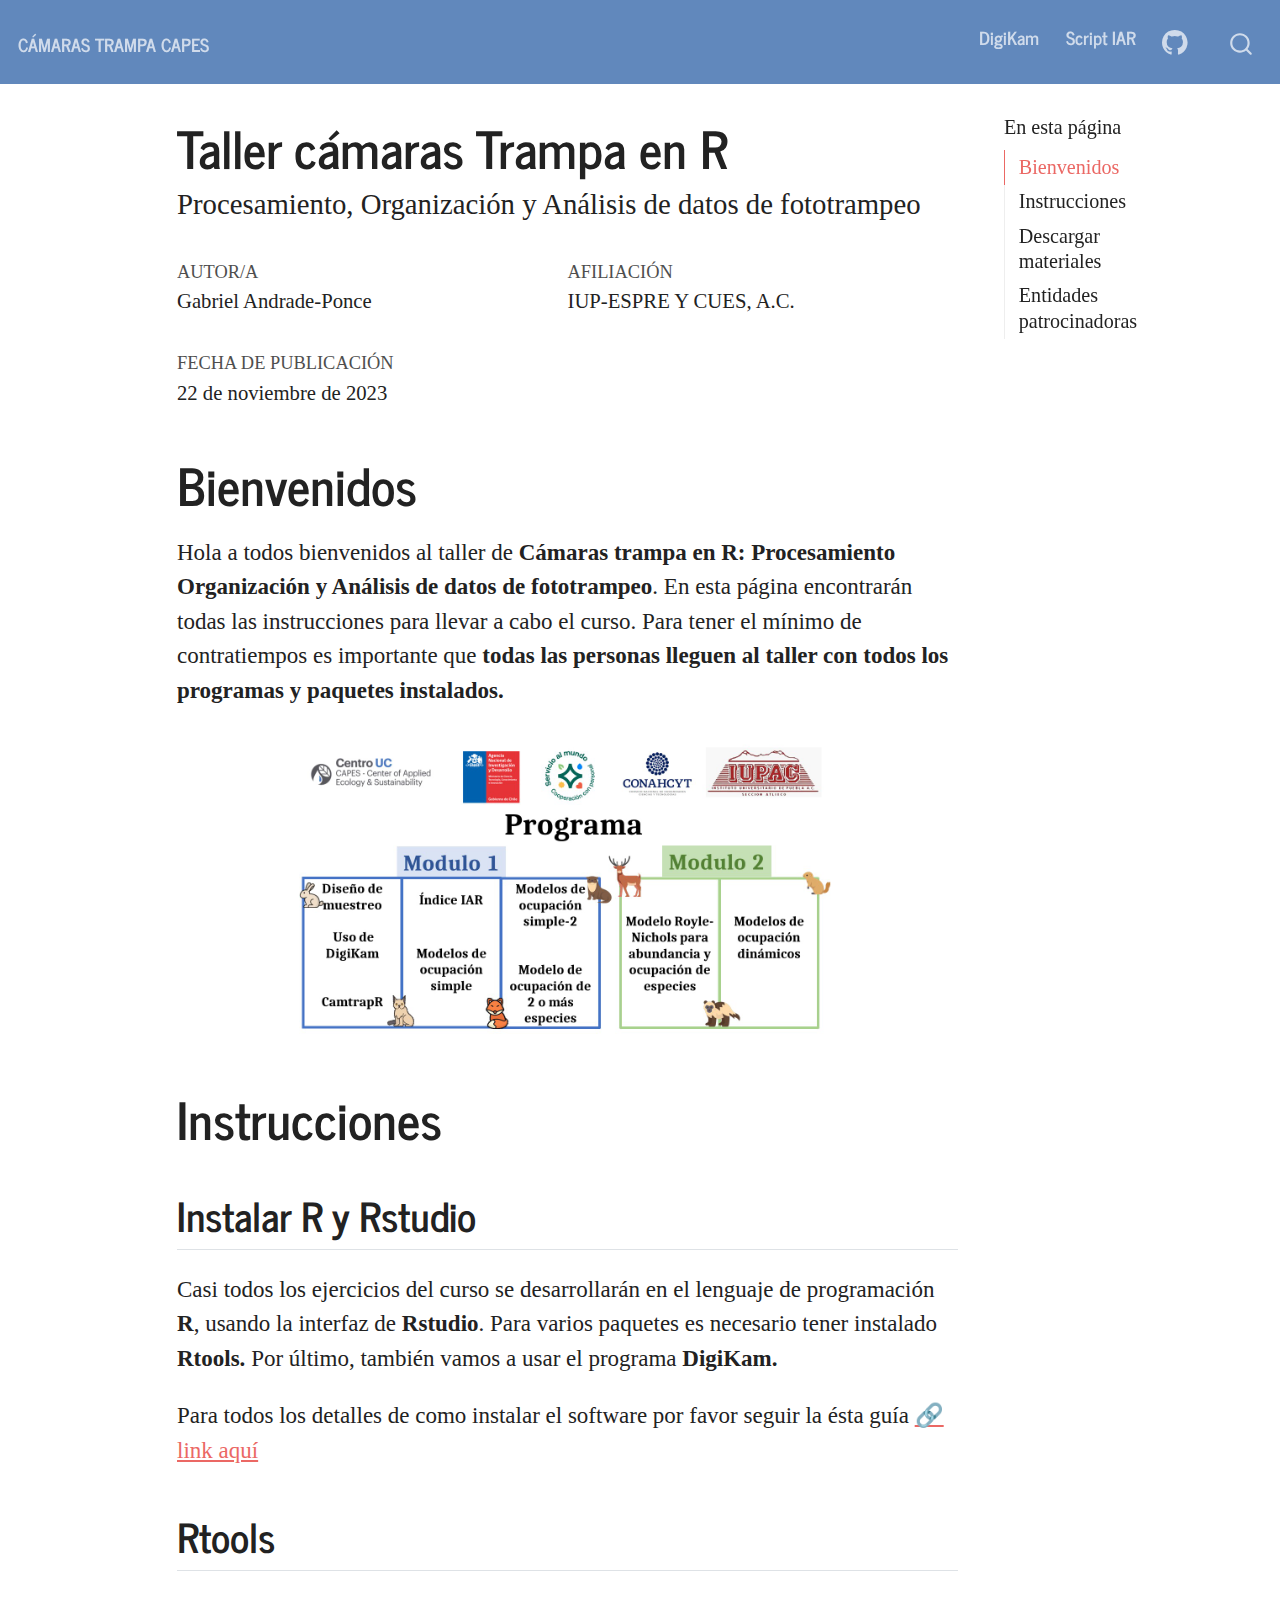
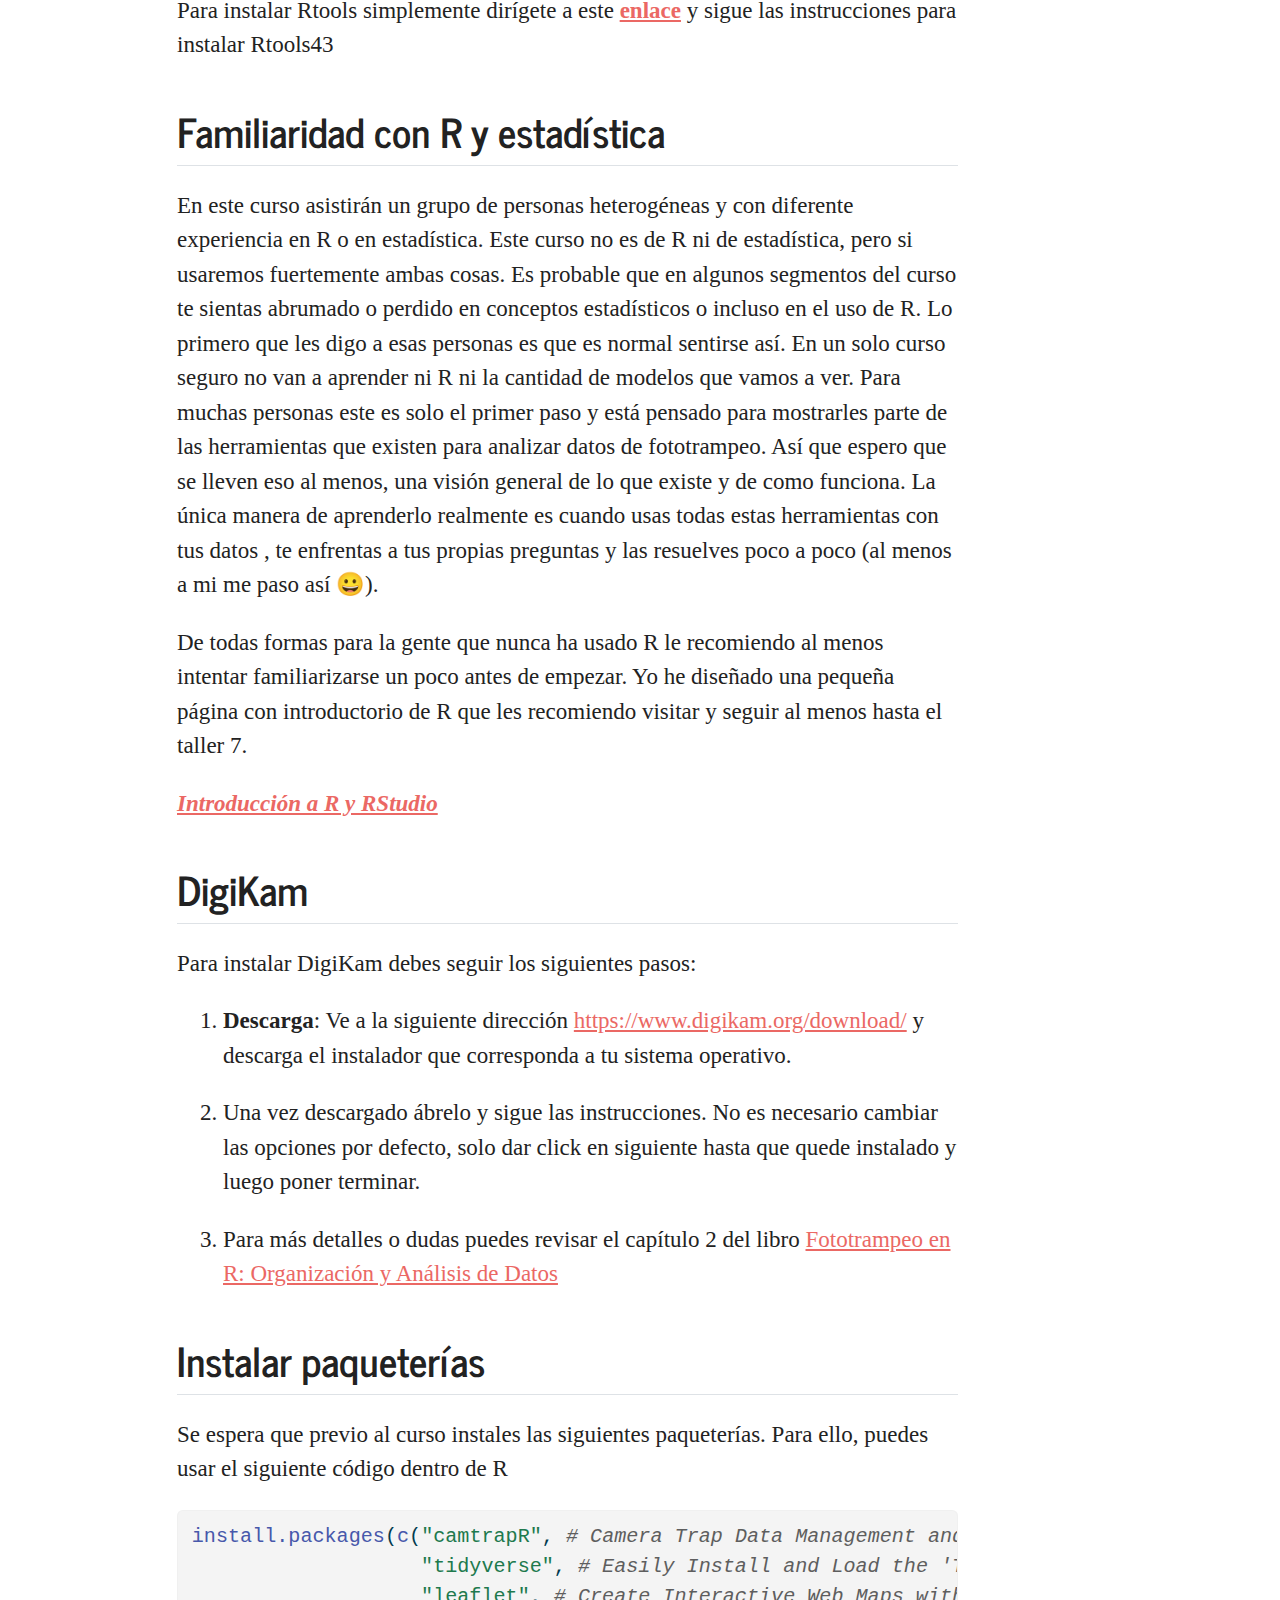
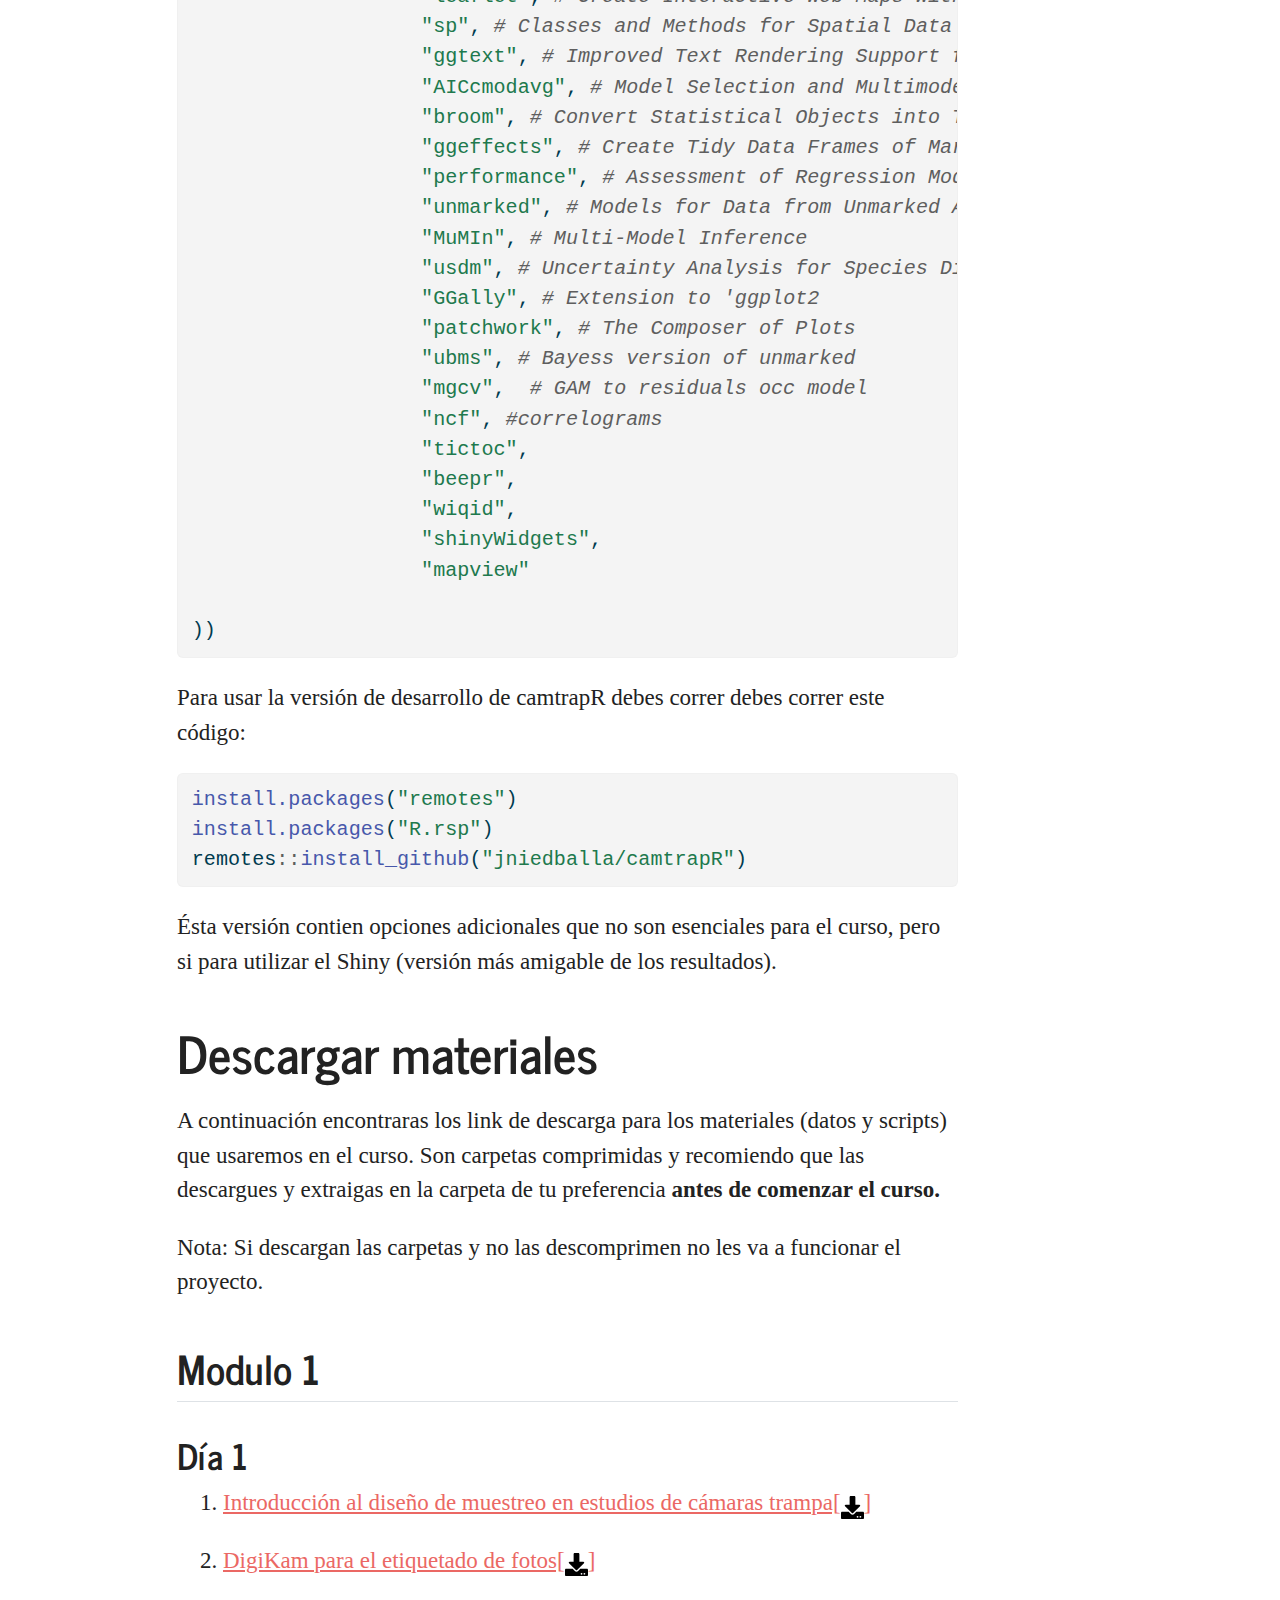
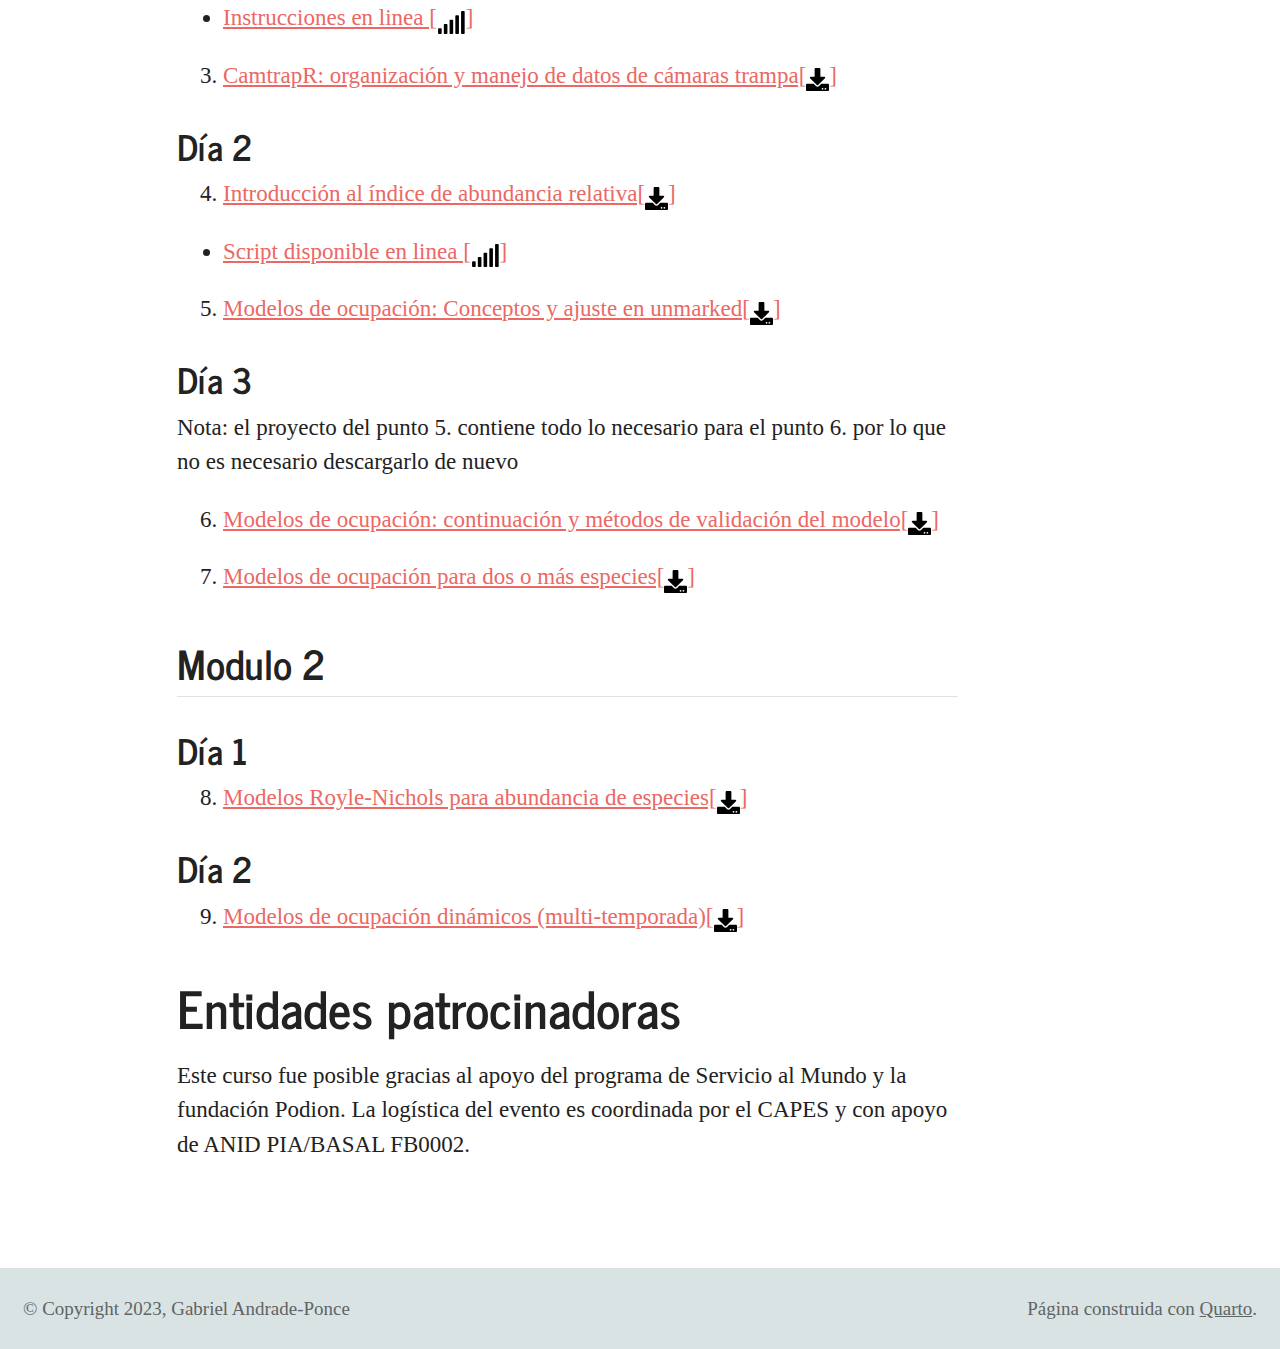
==== commit af0d2197: "proyecto dinamicos" ====
--- a/docs/index.html
+++ b/docs/index.html
@@ -362,7 +362,7 @@
 <section id="día-2-1" class="level3">
 <h3 class="anchored" data-anchor-id="día-2-1">Día 2</h3>
 <ol start="9" type="1">
-<li>Modelos de ocupación dinámicos (multi-temporada)</li>
+<li><a href="https://drive.google.com/file/d/1oUwNY6CLPICbZ5ksqgkkUpHIwyVml0gQ/view?usp=drive_link">Modelos de ocupación dinámicos (multi-temporada)[<svg viewbox="0 0 512 512" style="height:1em;position:relative;display:inline-block;top:.1em;" xmlns="http://www.w3.org/2000/svg"> <path d="M216 0h80c13.3 0 24 10.7 24 24v168h87.7c17.8 0 26.7 21.5 14.1 34.1L269.7 378.3c-7.5 7.5-19.8 7.5-27.3 0L90.1 226.1c-12.6-12.6-3.7-34.1 14.1-34.1H192V24c0-13.3 10.7-24 24-24zm296 376v112c0 13.3-10.7 24-24 24H24c-13.3 0-24-10.7-24-24V376c0-13.3 10.7-24 24-24h146.7l49 49c20.1 20.1 52.5 20.1 72.6 0l49-49H488c13.3 0 24 10.7 24 24zm-124 88c0-11-9-20-20-20s-20 9-20 20 9 20 20 20 20-9 20-20zm64 0c0-11-9-20-20-20s-20 9-20 20 9 20 20 20 20-9 20-20z"></path></svg>]</a></li>
 </ol>
 </section>
 </section>
